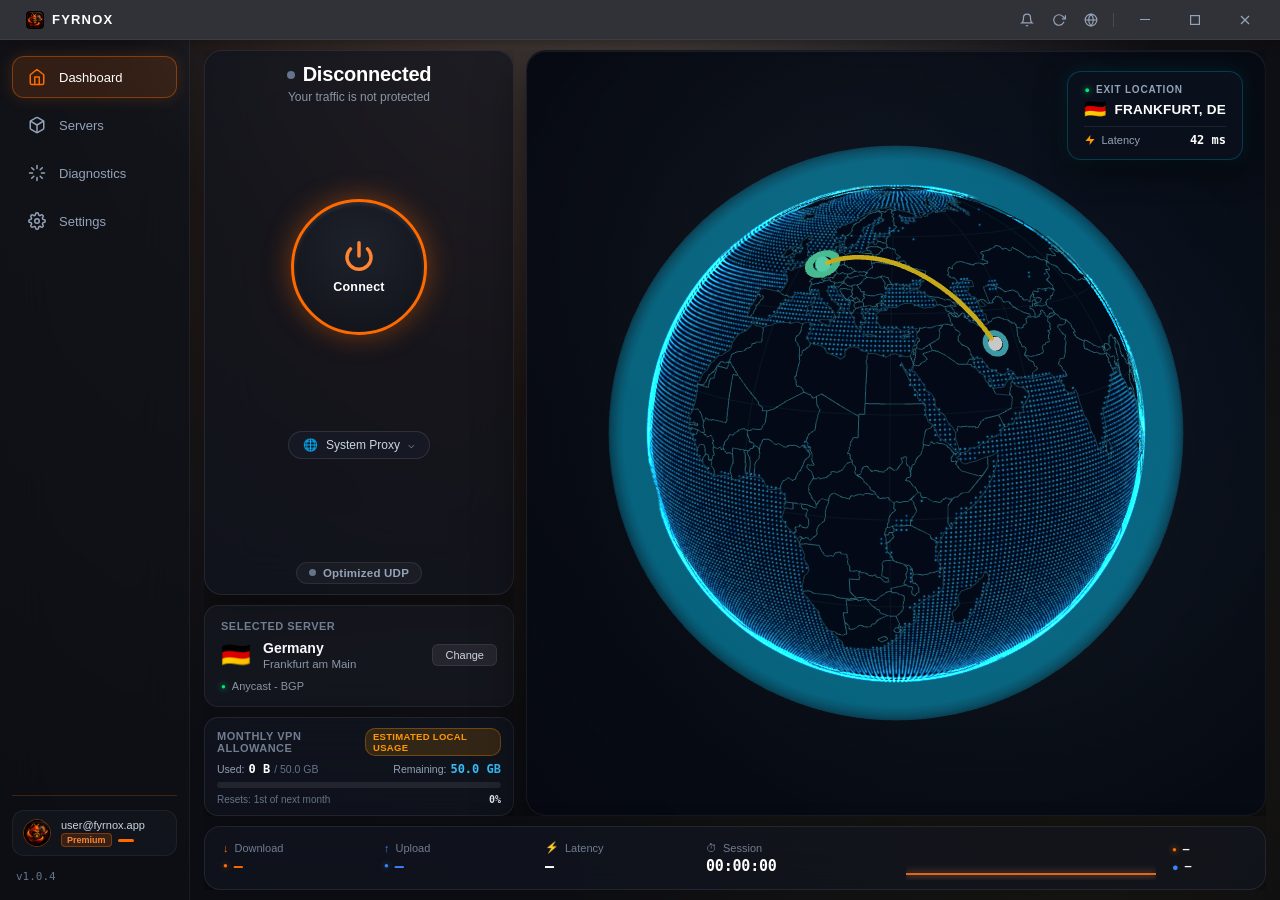
==== cmd/fyrnox/web/index.html @ e455e266 "feat: implement live telemetry bar, instant disconnect, restored window drag, kill switch and auto-r" ====
<!DOCTYPE html>
<html lang="en" data-theme="dark">
<head>
  <meta charset="UTF-8">
  <meta name="viewport" content="width=device-width, initial-scale=1.0">
  <title>FYRNOX — Premium Desktop VPN</title>
  <link rel="stylesheet" href="style.css">
  <link rel="icon" type="image/x-icon" href="favicon.ico">
  <link rel="icon" type="image/png" sizes="64x64" href="favicon.png">
</head>
<body>
  <!-- CUSTOM LIQUID GLASS WINDOW TITLE BAR (Win32 Frameless) -->
  <header class="liquid-titlebar" id="app-titlebar">
    <div class="titlebar-drag-region" id="titlebar-drag-region" onmousedown="windowDrag(event)" ondblclick="toggleWindowMaximize()">
      <div class="titlebar-brand">
        <img src="favicon.png" alt="FYRNOX" class="titlebar-icon">
        <span class="titlebar-title">FYRNOX</span>
      </div>
    </div>
    
    <div class="titlebar-controls">
      <button class="titlebar-utility-btn" id="btn-notifications" onclick="showNotificationPanel()" title="Notifications">
        <svg width="14" height="14" viewBox="0 0 24 24" fill="none" stroke="currentColor" stroke-width="2"><path d="M18 8A6 6 0 0 0 6 8c0 7-3 9-3 9h18s-3-2-3-9"/><path d="M13.73 21a2 2 0 0 1-3.46 0"/></svg>
      </button>
      <button class="titlebar-utility-btn" id="btn-refresh-status" onclick="fetchStatus()" title="Refresh Status">
        <svg width="14" height="14" viewBox="0 0 24 24" fill="none" stroke="currentColor" stroke-width="2"><polyline points="23 4 23 10 17 10"/><path d="M20.49 15a9 9 0 1 1-2.12-9.36L23 10"/></svg>
      </button>
      <button class="titlebar-utility-btn" id="btn-toggle-lang" onclick="toggleLanguage()" title="Toggle Language (EN / FA)">
        <svg width="14" height="14" viewBox="0 0 24 24" fill="none" stroke="currentColor" stroke-width="2"><circle cx="12" cy="12" r="10"/><line x1="2" y1="12" x2="22" y2="12"/><path d="M12 2a15.3 15.3 0 0 1 4 10 15.3 15.3 0 0 1-4 10 15.3 15.3 0 0 1-4-10 15.3 15.3 0 0 1 4-10z"/></svg>
      </button>
      <div class="titlebar-divider-vert"></div>
      <button class="titlebar-btn btn-min" id="btn-win-min" onclick="windowMinimize()" title="Minimize">
        <svg width="10" height="1" viewBox="0 0 10 1"><rect width="10" height="1" fill="currentColor"/></svg>
      </button>
      <button class="titlebar-btn btn-max" id="btn-win-max" onclick="windowMaximize()" title="Maximize / Restore">
        <svg width="10" height="10" viewBox="0 0 10 10" fill="none" stroke="currentColor" stroke-width="1.2"><rect x="0.6" y="0.6" width="8.8" height="8.8"/></svg>
      </button>
      <button class="titlebar-btn btn-close" id="btn-win-close" onclick="windowClose()" title="Close">
        <svg width="10" height="10" viewBox="0 0 10 10" stroke="currentColor" stroke-width="1.2"><line x1="1" y1="1" x2="9" y2="9"/><line x1="9" y1="1" x2="1" y2="9"/></svg>
      </button>
    </div>
  </header>

  <div class="app-shell">
    
    <!-- LEFT NAVIGATION RAIL -->
    <aside class="app-sidebar">
      <div class="sidebar-top">
        <nav class="sidebar-nav">
          <button class="nav-item active" data-tab="dashboard" onclick="switchNav('dashboard')">
            <span class="nav-icon">
              <svg viewBox="0 0 24 24" width="18" height="18" fill="none" stroke="currentColor" stroke-width="2" stroke-linecap="round" stroke-linejoin="round">
                <path d="M3 9l9-7 9 7v11a2 2 0 0 1-2 2H5a2 2 0 0 1-2-2z"></path>
                <polyline points="9 22 9 12 15 12 15 22"></polyline>
              </svg>
            </span>
            <span class="nav-label" data-i18n="nav_dashboard">Home</span>
          </button>

          <button class="nav-item" data-tab="servers" onclick="switchNav('servers')">
            <span class="nav-icon">
              <svg viewBox="0 0 24 24" width="18" height="18" fill="none" stroke="currentColor" stroke-width="2" stroke-linecap="round" stroke-linejoin="round">
                <path d="M21 16V8a2 2 0 0 0-1-1.73l-7-4a2 2 0 0 0-2 0l-7 4A2 2 0 0 0 3 8v8a2 2 0 0 0 1 1.73l7 4a2 2 0 0 0 2 0l7-4A2 2 0 0 0 21 16z"></path>
                <polyline points="3.27 6.96 12 12.01 20.73 6.96"></polyline>
                <line x1="12" y1="22.08" x2="12" y2="12"></line>
              </svg>
            </span>
            <span class="nav-label" data-i18n="nav_locations">Servers</span>
          </button>

          <button class="nav-item" data-tab="diagnostics" onclick="switchNav('diagnostics')">
            <span class="nav-icon">
              <svg viewBox="0 0 24 24" width="18" height="18" fill="none" stroke="currentColor" stroke-width="2" stroke-linecap="round" stroke-linejoin="round">
                <path d="M12 2v4M12 18v4M4.93 4.93l2.83 2.83M16.24 16.24l2.83 2.83M2 12h4M18 12h4M4.93 19.07l2.83-2.83M16.24 7.76l2.83-2.83"></path>
              </svg>
            </span>
            <span class="nav-label" data-i18n="nav_diagnostics">Diagnostics</span>
          </button>

          <button class="nav-item" data-tab="settings" onclick="switchNav('settings')">
            <span class="nav-icon">
              <svg viewBox="0 0 24 24" width="18" height="18" fill="none" stroke="currentColor" stroke-width="2" stroke-linecap="round" stroke-linejoin="round">
                <circle cx="12" cy="12" r="3"></circle>
                <path d="M19.4 15a1.65 1.65 0 0 0 .33 1.82l.06.06a2 2 0 0 1 0 2.83 2 2 0 0 1-2.83 0l-.06-.06a1.65 1.65 0 0 0-1.82-.33 1.65 1.65 0 0 0-1 1.51V21a2 2 0 0 1-2 2 2 2 0 0 1-2-2v-.09A1.65 1.65 0 0 0 9 19.4a1.65 1.65 0 0 0-1.82.33l-.06.06a2 2 0 0 1-2.83 0 2 2 0 0 1 0-2.83l.06-.06a1.65 1.65 0 0 0 .33-1.82 1.65 1.65 0 0 0-1.51-1H3a2 2 0 0 1-2-2 2 2 0 0 1 2-2h.09A1.65 1.65 0 0 0 4.6 9a1.65 1.65 0 0 0-.33-1.82l-.06-.06a2 2 0 0 1 0-2.83 2 2 0 0 1 2.83 0l.06.06a1.65 1.65 0 0 0 1.82.33H9a1.65 1.65 0 0 0 1-1.51V3a2 2 0 0 1 2-2 2 2 0 0 1 2 2v.09a1.65 1.65 0 0 0 1 1.51 1.65 1.65 0 0 0 1.82-.33l.06-.06a2 2 0 0 1 2.83 0 2 2 0 0 1 0 2.83l-.06.06a1.65 1.65 0 0 0-.33 1.82V9a1.65 1.65 0 0 0 1.51 1H21a2 2 0 0 1 2 2 2 2 0 0 1-2 2h-.09a1.65 1.65 0 0 0-1.51 1z"></path>
              </svg>
            </span>
            <span class="nav-label" data-i18n="nav_settings">Settings</span>
          </button>
        </nav>
      </div>

      <div class="sidebar-bottom">
        <div class="account-card" onclick="handleAuthClick()" title="Account & Subscription">
          <div class="account-avatar-wrap">
            <img src="favicon.png" alt="User Avatar" class="account-avatar-img">
          </div>
          <div class="account-info">
            <span class="account-name" id="sidebar-user-name">user@fyrnox.app</span>
            <div class="account-badge-row">
              <span class="account-badge-pill" id="sidebar-user-badge">Premium</span>
              <div class="account-badge-bar"></div>
            </div>
          </div>
        </div>

        <div class="sidebar-version-row">
          <span class="sidebar-version-text">v1.0.4</span>
        </div>
      </div>
    </aside>

    <!-- RIGHT MAIN CONTENT WORKSPACE -->
    <div class="app-content-wrapper">
      
      <!-- TOP STATUS HEADER -->
      <header class="app-topbar">
        <div class="topbar-left">
          <h1 class="page-title" id="page-title">Network Dashboard</h1>
          <div class="route-pill" id="topbar-route-pill">
            <span id="topbar-origin-country">Detecting...</span>
            <span class="route-arrow">➔</span>
            <span id="topbar-target-country">United States</span>
          </div>
        </div>

        <div class="topbar-right">
          <!-- Gaming Mode Quick Badge -->
          <div class="gaming-badge-pill" id="topbar-gaming-pill" onclick="toggleGamingMode()" title="Toggle Low-Latency Gaming Accelerator">
            <span class="gaming-icon">⚡</span>
            <span id="topbar-gaming-text" data-i18n="gaming_mode_btn">Gaming Off</span>
          </div>

          <!-- Floating HUD Mini Monitor Toggle -->
          <button class="mini-hud-toggle-btn" id="btn-toggle-hud" onclick="toggleFloatingHUD()" title="Toggle Compact Desktop Floating HUD">
            <svg width="15" height="15" viewBox="0 0 24 24" fill="none" stroke="currentColor" stroke-width="2">
              <rect x="2" y="4" width="20" height="16" rx="4" />
              <path d="M8 12h8" />
            </svg>
          </button>

          <!-- Connection Status Pill -->
          <div class="status-indicator-pill disconnected" id="topbar-status-pill">
            <span class="status-indicator-dot"></span>
            <span id="topbar-status-text">DISCONNECTED</span>
          </div>

          <!-- Mode Badge -->
          <div class="mode-badge-pill" id="topbar-mode-badge" onclick="switchNav('settings')" title="Routing mode">
            <span id="topbar-mode-text">Proxy Mode</span>
          </div>
        </div>
      </header>

      <!-- DYNAMIC CONTENT VIEW PANE -->
      <main class="app-view-container">

        <!-- ============================================================== -->
        <!-- VIEW 1: DASHBOARD (MODERN GLASS / PREMIUM HYBRID LAYOUT) -->
        <!-- ============================================================== -->
        <section id="view-dashboard" class="view-panel active">
          
          <!-- Connection Warning Banner (if error occurred) -->
          <div id="dash-error-banner" class="dash-error-callout" style="display: none;">
            <div class="error-callout-icon">⚠️</div>
            <div class="error-callout-body">
              <strong id="dash-error-title" data-i18n="dash_error_title">Connection Warning</strong>
              <span id="dash-error-msg" data-i18n="dash_error_msg">Failed to establish secure tunnel.</span>
            </div>
            <button class="error-dismiss-btn" onclick="dismissError()">✕</button>
          </div>

          <!-- Main Modern Glass Dashboard Container matching Reference Image -->
          <div class="modern-dashboard-frame">
            
            <!-- TOP WORKSPACE: Left Controls + Right 3D Interactive Earth -->
            <div class="dash-hero-grid">
              
              <!-- LEFT COLUMN: Hero Connect Card & Selected Server Card -->
              <div class="dash-left-column">
                
                <!-- CARD 1: Hero Connect Card -->
                <div class="reference-card hero-connect-card">
                  
                  <div class="connection-status-header">
                    <div class="status-title-row">
                      <span class="status-indicator-dot" id="dash-status-dot"></span>
                      <h2 class="status-title-text" id="hero-status-title">Disconnected</h2>
                    </div>
                    <p class="status-subtitle-text" id="hero-status-sub">Your traffic is not protected</p>
                    <span id="hero-status-label" style="display: none;">DISCONNECTED</span>
                  </div>

                  <!-- Circular Connect Button with Glowing Neon Ring -->
                  <div class="circular-connect-wrap">
                    <button type="button" class="circular-connect-btn disconnected" id="hero-connect-btn" onclick="toggleConnect()" title="Click to Connect or Disconnect">
                      <div class="connect-ring-pulse"></div>
                      <div class="connect-inner-content">
                        <div class="connect-power-icon">
                          <svg id="hero-shield-svg" viewBox="0 0 24 24" width="38" height="38" fill="none" stroke="currentColor" stroke-width="2.6" stroke-linecap="round" stroke-linejoin="round">
                            <path d="M12 2v10M18.36 6.64A9 9 0 1 1 5.64 6.64" />
                            <polyline points="9 12 11 14 15 10" id="shield-check-path" style="display: none;" />
                          </svg>
                          <div id="hero-spinner" class="hero-loading-spinner" style="display: none;"></div>
                        </div>
                        <span class="connect-btn-text" id="hero-action-label">Connect</span>
                      </div>
                    </button>
                  </div>

                  <!-- Mode Dropdown Pill: System Proxy (Default) vs Wintun TUN -->
                  <div class="mode-dropdown-wrap" id="mode-dropdown-wrap">
                    <button type="button" class="mode-pill-btn" id="mode-dropdown-trigger" onclick="toggleModeDropdown(event)" aria-haspopup="menu" aria-expanded="false" title="Select Routing Engine">
                      <span class="mode-pill-icon" id="mode-pill-icon">🌐</span>
                      <span class="mode-pill-label" id="mode-pill-label">System Proxy</span>
                      <span class="mode-pill-chevron">⌵</span>
                    </button>
                  </div>

                  <!-- Protocol Transport Fallback Pill -->
                  <div class="transport-fallback-row" id="transport-fallback-row">
                    <div class="transport-fallback-pill" id="dash-fallback-pill" title="Active Transport Protocol">
                      <span class="fallback-dot" id="dash-fallback-dot"></span>
                      <span class="fallback-label" id="dash-fallback-label">Optimized UDP</span>
                    </div>
                  </div>

                  <!-- Smart Game QoS Ping Shield Badge -->
                  <div class="game-qos-badge" id="dash-game-qos-badge" style="display: none;">
                    <span class="game-qos-icon">🎮</span>
                    <span class="game-qos-text" id="dash-game-qos-text">Game Detected (QoS Active)</span>
                  </div>

                </div>

                <!-- CARD 2: Selected Server Card -->
                <div class="reference-card selected-server-card">
                  <div class="card-caption">Selected Server</div>
                  <div class="server-info-row">
                    <div class="server-flag" id="dash-target-flag">🇩🇪</div>
                    <div class="server-text-wrap">
                      <div class="server-name" id="dash-target-name">Germany</div>
                      <div class="server-city" id="dash-target-city">Frankfurt am Main</div>
                      <div class="server-tag" id="dash-target-sub" style="display: none;">Anycast - BGP</div>
                    </div>
                    <button type="button" class="card-action-btn" onclick="switchNav('servers')">Change</button>
                  </div>
                  <div class="server-routing-row">
                    <span class="routing-dot">●</span>
                    <span class="routing-label" id="dash-routing-label">Anycast - BGP</span>
                  </div>
                </div>

                <!-- CARD 3: Monthly 50 GB Allowance Card -->
                <div class="reference-card monthly-quota-card" id="home-quota-card">
                  <div class="quota-card-header">
                    <span class="card-caption" data-i18n="quota_card_title">Monthly VPN Allowance</span>
                    <span class="quota-source-badge estimated" id="quota-source-badge">Estimated local usage</span>
                  </div>
                  <div class="quota-metrics-row">
                    <div class="quota-used-col">
                      <span class="quota-label" data-i18n="quota_used_lbl">Used:</span>
                      <span class="quota-val font-mono" id="quota-used-val">0 B</span>
                      <span class="quota-max-lbl" id="quota-max-val">/ 50.0 GB</span>
                    </div>
                    <div class="quota-rem-col">
                      <span class="quota-label" data-i18n="quota_rem_lbl">Remaining:</span>
                      <span class="quota-rem-val font-mono" id="quota-rem-val">50.0 GB</span>
                    </div>
                  </div>
                  <div class="quota-progress-track">
                    <div class="quota-progress-fill" id="quota-progress-fill" style="width: 0%;"></div>
                  </div>
                  <div class="quota-footer-row">
                    <span class="quota-reset-text" id="quota-reset-text">Resets: 1st of next month</span>
                    <span class="quota-pct-text font-mono" id="quota-pct-val">0%</span>
                  </div>
                </div>

              </div>

              <!-- RIGHT COLUMN: 3D Interactive Earth Hero -->
              <div class="dash-right-column">
                <div class="globe-hero-panel" id="globe-hero-panel">
                  <div id="globe-3d-wrap" class="globe-3d-wrap">
                    <!-- Three.js Canvas injected dynamically here -->
                    
                    <!-- Floating Glass Exit Location Badge matching Reference Image -->
                    <div class="globe-floating-badge" id="globe-exit-badge">
                      <div class="badge-status-row">
                        <span class="badge-status-dot">●</span>
                        <span class="badge-status-title">EXIT LOCATION</span>
                      </div>
                      <div class="badge-location-row">
                        <span class="badge-country-flag" id="badge-flag">🇩🇪</span>
                        <span class="badge-city-text" id="badge-city">FRANKFURT, DE</span>
                      </div>
                      <div class="badge-metric-row">
                        <span class="badge-metric-label">
                          <svg class="badge-bolt-icon" width="12" height="12" viewBox="0 0 24 24" fill="currentColor">
                            <path d="M13 2L3 14h9l-1 8 10-12h-9l1-8z" />
                          </svg>
                          Latency
                        </span>
                        <span class="badge-metric-val font-mono" id="badge-latency">42 ms</span>
                      </div>
                    </div>
                  </div>
                </div>
              </div>

            </div>

            <!-- BOTTOM SPANNING ROW: Live Network Statistics & Throughput Waveform -->
            <div class="home-bottom-traffic-bar">
              <!-- Metric 1: Download Speed (Orange #FF6A00) -->
              <div class="bottom-metric-item">
                <div class="bottom-metric-header">
                  <span class="metric-arrow down-arrow">↓</span>
                  <span class="metric-title" data-i18n="traffic_download">Download</span>
                </div>
                <div class="bottom-metric-value-row">
                  <span class="metric-status-dot orange">●</span>
                  <span class="metric-val font-mono down-val" id="bottom-down-speed">—</span>
                </div>
              </div>

              <!-- Metric 2: Upload Speed (Blue #3B82F6) -->
              <div class="bottom-metric-item">
                <div class="bottom-metric-header">
                  <span class="metric-arrow up-arrow">↑</span>
                  <span class="metric-title" data-i18n="traffic_upload">Upload</span>
                </div>
                <div class="bottom-metric-value-row">
                  <span class="metric-status-dot blue">●</span>
                  <span class="metric-val font-mono up-val" id="bottom-up-speed">—</span>
                </div>
              </div>

              <!-- Metric 3: Real Latency / Ping -->
              <div class="bottom-metric-item">
                <div class="bottom-metric-header">
                  <span class="metric-clock-icon">⚡</span>
                  <span class="metric-title" data-i18n="traffic_ping">Latency</span>
                </div>
                <div class="bottom-metric-value-row">
                  <span class="metric-val font-mono" id="bottom-ping-val">—</span>
                </div>
              </div>

              <!-- Metric 4: Session Duration -->
              <div class="bottom-metric-item">
                <div class="bottom-metric-header">
                  <span class="metric-clock-icon">⏱</span>
                  <span class="metric-title" data-i18n="traffic_session">Session</span>
                </div>
                <div class="bottom-metric-value-row">
                  <span class="metric-val font-mono" id="bottom-session-duration">—</span>
                </div>
              </div>

              <!-- Real-Time Dual-Series Spline Canvas & Legend -->
              <div class="bottom-graph-wrapper">
                <canvas id="traffic-curve-canvas" class="traffic-curve-canvas"></canvas>
                <div class="bottom-graph-legend">
                  <div class="legend-row">
                    <span class="legend-dot orange">●</span>
                    <span class="legend-text font-mono" id="graph-legend-down">—</span>
                  </div>
                  <div class="legend-row">
                    <span class="legend-dot blue">●</span>
                    <span class="legend-text font-mono" id="graph-legend-up">—</span>
                  </div>
                </div>
              </div>
            </div>

          </div>

          <!-- Hidden legacy containers for background telemetry & compatibility -->
          <div style="display: none;" aria-hidden="true">
            <span id="stat-download-val">0 B/s</span>
            <span id="stat-upload-val">0 B/s</span>
            <span id="stat-session-val">00:00:00</span>
            <span id="net-exit-ip">—</span>
            <span id="net-location">—</span>
            <span id="net-latency">—</span>
            <div id="dash-ping-card" onclick="interactivePingTest()"></div>
            <span id="telem-ping-badge"></span>
            <span id="telem-ping-value">-- ms</span>
            <span id="telem-duration-value">00:00:00</span>
            <span id="telem-traffic-value">↓ 0 B / ↑ 0 B</span>
            <span id="telem-quota-value">50.0 GB</span>
            <span id="telem-quota-badge">100% Left</span>
            <span id="egress-public-ip">--</span>
            <span id="egress-observed-country">--</span>
            <span id="egress-target-country">--</span>
            <span id="dash-mode-tag">Web & App Proxy</span>
            <div id="recommended-servers-list"></div>
            <button id="btn-ping-all-servers" onclick="pingAllServersInteractive()"></button>
          </div>
          
<!-- Gaming Mode Live Telemetry Card (When active) -->
          <div id="dash-gaming-card" class="gaming-telemetry-hud" style="display: none;">
            <div class="gaming-hud-left">
              <div class="gaming-pulse-indicator"><span class="gaming-pulse-dot"></span></div>
              <div class="gaming-hud-titles">
                <div class="gaming-hud-title">
                  <span data-i18n="gaming_active">⚡ Gaming Mode Active</span>
                  <span class="gaming-mtu-badge">MTU 1420</span>
                </div>
                <div class="gaming-hud-sub" data-i18n="gaming_sub_info">Zero-MUX Direct UDP • Anti-Fragmentation • Low Variance</div>
              </div>
            </div>
            <div class="gaming-hud-metrics">
              <div class="gaming-metric-box">
                <span class="gm-label" data-i18n="gaming_jitter">Jitter</span>
                <span class="gm-val font-mono" id="gaming-jitter-val">-- ms</span>
              </div>
              <div class="gaming-metric-box">
                <span class="gm-label" data-i18n="gaming_loss">Packet Loss</span>
                <span class="gm-val font-mono" id="gaming-loss-val">0.0%</span>
              </div>
              <button type="button" class="gaming-hud-toggle-btn" onclick="toggleGamingMode()" data-i18n="btn_disable">Turn Off</button>
            </div>
          </div>

        </section>

        <!-- ============================================================== -->
        <!-- VIEW 2: SERVERS (LIST-FIRST HIGH-DENSITY BROWSER) -->
        <!-- ============================================================== -->
        <section id="view-servers" class="view-panel">
          
          <div class="servers-controls-bar">
            
            <div class="servers-search-box">
              <span class="search-glass-icon">🔍</span>
              <input type="text" id="server-search-input" class="search-text-field" placeholder="Search by country, city, POP code (e.g. MUC, FRA, LON), or hostname..." data-i18n-placeholder="search_placeholder" oninput="filterServers(this.value)">
              <button class="clear-search-btn" id="btn-clear-search" onclick="clearSearch()" style="display: none;">✕</button>
            </div>

            <div class="servers-filter-chips">
              <button type="button" class="filter-chip active" id="chip-all" onclick="setLocFilter('all')" data-i18n="filter_all">All</button>
              <button type="button" class="filter-chip" id="chip-pop" onclick="setLocFilter('pop')" data-i18n="filter_pop">Dedicated POPs</button>
              <button type="button" class="filter-chip" id="chip-anycast" onclick="setLocFilter('anycast')" data-i18n="filter_anycast">Anycast Edge</button>
              <button type="button" class="filter-chip" id="chip-europe" onclick="setLocFilter('europe')" data-i18n="filter_europe">Europe</button>
              <button type="button" class="filter-chip" id="chip-americas" onclick="setLocFilter('americas')" data-i18n="filter_americas">Americas</button>
              <button type="button" class="filter-chip" id="chip-asia" onclick="setLocFilter('asia')" data-i18n="filter_asia">Asia & Pacific</button>
            </div>

            <button class="ping-all-servers-btn" id="btn-ping-all" onclick="pingAllServers()">
              <span class="bolt">⚡</span>
              <span id="btn-ping-all-label" data-i18n="btn_ping_all">Ping All Servers</span>
            </button>

          </div>

          <!-- Liquid Glass Ping Progress Panel -->
          <div id="ping-progress-panel" class="ping-progress-panel" style="display: none;">
            <div class="ping-progress-header">
              <div class="ping-progress-status-box">
                <span class="ping-scanner-dot"></span>
                <span class="ping-progress-title" id="ping-progress-status-text" data-i18n="ping_measuring">Measuring Global POP Latencies...</span>
              </div>
              <div class="ping-progress-right">
                <span class="ping-progress-count" id="ping-progress-count">0 / 35 Verified</span>
                <button type="button" class="ping-cancel-btn" onclick="cancelPingAll()" data-i18n="btn_cancel">Cancel</button>
              </div>
            </div>
            <div class="ping-progress-bar-track">
              <div class="ping-progress-bar-fill" id="ping-progress-bar-fill"></div>
            </div>
          </div>

          <!-- Pinned Recommended Server Section -->
          <div id="servers-recommended-card" class="servers-recommended-pinned"></div>

          <!-- Server List Header -->
          <div class="server-table-header">
            <span class="col-location" data-i18n="col_location">Location & Server</span>
            <span class="col-type" data-i18n="col_arch">Network Architecture</span>
            <span class="col-latency" data-i18n="col_ping">Round-Trip Ping</span>
            <span class="col-action" data-i18n="col_action">Action</span>
          </div>

          <!-- Server Items Container -->
          <div class="server-rows-container" id="server-list-container">
            <!-- Dynamically populated via app.js -->
          </div>

        </section>

        <!-- ============================================================== -->
        <!-- VIEW: SPLIT TUNNEL (PER-APP PROCESS ROUTING) -->
        <!-- ============================================================== -->
        <section id="view-split-tunnel" class="view-panel">
          
          <!-- Top Control Header for Split Tunnel -->
          <div class="split-controls-card">
            
            <div class="split-header-row">
              <div class="split-title-group">
                <h3 class="split-card-title" data-i18n="page_split_tunnel">App Split Tunneling</h3>
                <p class="split-card-sub" data-i18n="split_desc">Route or bypass traffic for specific desktop applications and binaries.</p>
              </div>
              <div class="split-enable-switch">
                <span class="split-status-text" id="split-status-label">Enabled</span>
                <label class="switch-toggle">
                  <input type="checkbox" id="split-master-toggle" onchange="toggleSplitTunnel(this.checked)">
                  <span class="switch-slider"></span>
                </label>
              </div>
            </div>

            <!-- Mode Selector: Bypass vs Proxy Only -->
            <div class="split-mode-selector-row">
              <span class="split-mode-caption" data-i18n="split_mode_label">Tunnel Behavior:</span>
              <div class="split-mode-buttons">
                <button type="button" class="split-mode-btn active" id="btn-split-bypass" onclick="setSplitMode('bypass')">
                  <span class="s-icon">🚫</span>
                  <span class="s-label" data-i18n="split_mode_bypass">Bypass Selected Apps (Direct)</span>
                </button>
                <button type="button" class="split-mode-btn" id="btn-split-proxy" onclick="setSplitMode('proxy_only')">
                  <span class="s-icon">🛡️</span>
                  <span class="s-label" data-i18n="split_mode_proxy">Tunnel Selected Apps Only (Proxy)</span>
                </button>
              </div>
            </div>

            <!-- Preset Filters Bar -->
            <div class="split-presets-row">
              <span class="split-presets-caption" data-i18n="split_presets_caption">Quick Presets:</span>
              <div class="split-preset-chips">
                <button type="button" class="split-preset-chip" onclick="applySplitPreset('browsers')">
                  🌐 <span data-i18n="split_preset_browsers">Browsers</span>
                </button>
                <button type="button" class="split-preset-chip" onclick="applySplitPreset('messaging')">
                  💬 <span data-i18n="split_preset_messaging">Telegram & Chat</span>
                </button>
                <button type="button" class="split-preset-chip" onclick="applySplitPreset('gaming')">
                  🎮 <span data-i18n="split_preset_games">Game Launchers</span>
                </button>
                <button type="button" class="split-preset-chip clear" onclick="clearSplitApps()">
                  🗑️ <span data-i18n="split_btn_clear">Clear All</span>
                </button>
              </div>
            </div>

            <!-- Add App & Search Row -->
            <div class="split-search-action-row">
              <div class="split-search-input-wrap">
                <span class="search-glass-icon">🔍</span>
                <input type="text" id="split-search-input" class="search-text-field" placeholder="Search running or installed apps..." data-i18n-placeholder="split_search_placeholder" oninput="filterProcessList(this.value)">
              </div>
              <div class="split-custom-add-wrap">
                <input type="text" id="split-custom-exe-input" class="settings-text-input" placeholder="e.g. C:\Games\game.exe" style="width: 220px;">
                <button type="button" class="split-action-btn primary" onclick="addCustomSplitApp()" data-i18n="split_btn_add">+ Add Binary</button>
                <button type="button" class="split-action-btn secondary" onclick="refreshProcessList()" title="Refresh Running Processes">↻</button>
              </div>
            </div>

          </div>

          <!-- Apps Grid & Selection Container -->
          <div class="split-list-section">
            
            <!-- Configured Apps Card -->
            <div class="split-section-card">
              <div class="split-section-header">
                <span class="sec-title" data-i18n="split_active_rules">Configured Routing Rules</span>
                <span class="sec-count" id="split-configured-count">0 Apps</span>
              </div>
              <div class="split-configured-chips" id="split-configured-container">
                <!-- Dynamically populated chips -->
                <div class="split-empty-msg" id="split-empty-msg" data-i18n="split_no_apps">No applications configured for split tunneling.</div>
              </div>
            </div>

            <!-- Active Running / Detected Apps Table -->
            <div class="split-section-card">
              <div class="split-section-header">
                <span class="sec-title" data-i18n="split_running_processes">Detected System Applications & Processes</span>
                <span class="sec-count" id="split-detected-count">Loading...</span>
              </div>
              
              <div class="split-processes-table-header">
                <span class="col-app-name" data-i18n="split_table_name">Application</span>
                <span class="col-app-path" data-i18n="split_table_path">Process Binary</span>
                <span class="col-app-status" data-i18n="split_table_status">Status</span>
                <span class="col-app-action" data-i18n="split_table_action">Rule</span>
              </div>

              <div class="split-process-rows-container" id="split-process-rows">
                <!-- Dynamically populated process rows -->
              </div>
            </div>

          </div>

        </section>

        <!-- ============================================================== -->
        <!-- VIEW 3: DIAGNOSTICS -->
        <!-- ============================================================== -->
        <section id="view-diagnostics" class="view-panel">
          
          <div class="diag-cards-grid">
            
            <div class="diag-component-card">
              <div class="diag-card-top">
                <span class="diag-service-name">SOCKS5 Proxy (127.0.0.1:20808)</span>
                <span class="diag-status-badge pass" id="diag-socks-status">LISTENING</span>
              </div>
              <p class="diag-service-desc" data-i18n="diag_socks_desc">Local SOCKS5 proxy engine forwarding TCP connections into Fastly MASQUE tunnel.</p>
            </div>

            <div class="diag-component-card">
              <div class="diag-card-top">
                <span class="diag-service-name">HTTP Connect Proxy (127.0.0.1:20809)</span>
                <span class="diag-status-badge pass" id="diag-http-status">LISTENING</span>
              </div>
              <p class="diag-service-desc" data-i18n="diag_http_desc">WinINet-compatible HTTP CONNECT proxy bridge for Windows system proxy routing.</p>
            </div>

            <div class="diag-component-card">
              <div class="diag-card-top">
                <span class="diag-service-name" data-i18n="diag_tun_name">Wintun Layer-3 Virtual Adapter</span>
                <span class="diag-status-badge standby" id="diag-tun-status">STANDBY</span>
              </div>
              <p class="diag-service-desc" data-i18n="diag_tun_desc">Kernel-level virtual network adapter (Wintun) capturing and routing 100% of all IP packets.</p>
            </div>

            <div class="diag-component-card">
              <div class="diag-card-top">
                <span class="diag-service-name" data-i18n="diag_tls_name">TLS Anti-DPI Fragmentation</span>
                <span class="diag-status-badge pass" id="diag-tls-status">ACTIVE</span>
              </div>
              <p class="diag-service-desc" data-i18n="diag_tls_desc">ClientHello TCP fragmentation actively bypasses SNI inspection and deep packet inspection.</p>
            </div>

            <div class="diag-component-card">
              <div class="diag-card-top">
                <span class="diag-service-name" data-i18n="diag_dns_name">DNS Leak & Hijack Protection</span>
                <span class="diag-status-badge pass" id="diag-dns-status">PROTECTED</span>
              </div>
              <p class="diag-service-desc" data-i18n="diag_dns_desc">Routes DNS requests directly through secure resolvers (1.1.1.1 & 8.8.8.8) to prevent ISP hijacking.</p>
            </div>

            <div class="diag-component-card">
              <div class="diag-card-top">
                <span class="diag-service-name" data-i18n="diag_uac_name">Windows Elevation (UAC)</span>
                <span class="diag-status-badge neutral" id="diag-admin-status">STANDARD USER</span>
              </div>
              <p class="diag-service-desc" data-i18n="diag_uac_desc">Process privilege level. Required for Wintun Layer-3 routing table modifications.</p>
            </div>

          </div>

          <!-- In-App Sanctions & Service Access Matrix Card -->
          <div class="service-matrix-card" id="service-matrix-card">
            <div class="service-matrix-header">
              <div class="service-matrix-title-wrap">
                <h3 class="service-matrix-title" data-i18n="diag_matrix_title">In-App Sanctions & Service Access Matrix</h3>
                <p class="service-matrix-sub" data-i18n="diag_matrix_sub">Real-time probe of geo-restricted and sanctioned platforms routed through the active tunnel</p>
              </div>
              <div class="service-matrix-actions">
                <span class="service-matrix-time" id="matrix-last-updated">Last check: --:--:--</span>
                <button type="button" class="matrix-check-btn" id="btn-matrix-check" onclick="refreshServiceMatrix()">
                  <span class="matrix-btn-icon">⚡</span>
                  <span data-i18n="diag_matrix_check_btn">Run Matrix Check</span>
                </button>
              </div>
            </div>
            <div class="service-matrix-grid" id="service-matrix-grid">
              <!-- Dynamically populated items -->
            </div>
          </div>

          <!-- Live System Console Logs Box -->
          <div class="logs-console-section">
            <div class="logs-console-header">
              <div class="logs-header-left">
                <span class="logs-title" data-i18n="lbl_live_logs">Live System Logs</span>
                <span class="logs-count" id="logs-line-count">0 lines</span>
              </div>
              <div class="logs-header-actions">
                <button class="log-action-btn" onclick="copyLogs()" data-i18n="btn_copy_logs">📋 Copy Logs</button>
                <button class="log-action-btn" onclick="clearLogs()" data-i18n="btn_clear_logs">🗑️ Clear</button>
              </div>
            </div>
            <div class="logs-terminal-viewport" id="diag-logs-console"></div>
          </div>

        </section>

        <!-- ============================================================== -->
        <!-- VIEW 4: SETTINGS -->
        <!-- ============================================================== -->
        <section id="view-settings" class="view-panel">
          
          <div class="settings-sections-wrap">
            
            <!-- LAN Proxy Sharing & Console Hotspot Card -->
            <div class="settings-group-card lan-sharing-group-card">
              <div class="settings-card-header-flex">
                <div>
                  <h3 class="settings-group-heading" data-i18n="set_heading_lan_share">LAN Proxy Sharing / Console Hotspot (Wi-Fi Sharing)</h3>
                  <p class="settings-group-desc" data-i18n="set_lan_share_sub">Binds mixed HTTP/SOCKS5 listener to 0.0.0.0 allowing PlayStation, Xbox, Switch, and phones on Wi-Fi to use VPN.</p>
                </div>
                <div class="settings-item-control">
                  <label class="switch-toggle">
                    <input type="checkbox" id="setting-lan-share" onchange="toggleLANShare(this.checked)">
                    <span class="switch-slider"></span>
                  </label>
                </div>
              </div>

              <div id="lan-share-details-panel" class="lan-share-details" style="display: none;">
                <div class="lan-share-columns">
                  <!-- QR Code Card -->
                  <div class="lan-qr-box">
                    <div id="lan-qrcode-container" class="lan-qrcode-render"></div>
                    <span class="lan-qr-caption" data-i18n="lan_scan_qr">Scan QR Code on mobile or enter proxy on console</span>
                  </div>

                  <!-- Details & Quick Copy -->
                  <div class="lan-info-col">
                    <div class="lan-badge-row">
                      <span class="lan-status-pill active" id="lan-active-badge">LAN Active</span>
                      <span class="lan-ip-text">IP: <strong id="lan-ip-val" class="font-mono">192.168.1.x</strong></span>
                    </div>

                    <div class="lan-endpoints-list">
                      <div class="lan-endpoint-row">
                        <div class="lan-ep-desc">
                          <span class="lan-ep-label">HTTP Proxy (Port 10809)</span>
                          <span class="lan-ep-url font-mono" id="lan-http-url">http://192.168.1.x:10809</span>
                        </div>
                        <button type="button" class="lan-copy-btn" onclick="copyLANEndpoint('http')">Copy HTTP</button>
                      </div>

                      <div class="lan-endpoint-row">
                        <div class="lan-ep-desc">
                          <span class="lan-ep-label">SOCKS5 Proxy (Port 10808)</span>
                          <span class="lan-ep-url font-mono" id="lan-socks-url">socks5://192.168.1.x:10808</span>
                        </div>
                        <button type="button" class="lan-copy-btn" onclick="copyLANEndpoint('socks')">Copy SOCKS5</button>
                      </div>
                    </div>

                    <!-- Console Setup Accordion -->
                    <div class="lan-console-accordion">
                      <div class="console-tab-header">
                        <button type="button" class="console-tab-btn active" onclick="switchConsoleTab('ps5')">PS5</button>
                        <button type="button" class="console-tab-btn" onclick="switchConsoleTab('xbox')">Xbox</button>
                        <button type="button" class="console-tab-btn" onclick="switchConsoleTab('switch')">Switch</button>
                      </div>
                      <div class="console-guide-body font-mono" id="console-guide-body">
                        Settings → Network → Set Up Internet Connection → Advanced Settings → Proxy: Use → Address: <span id="guide-ip">192.168.x.x</span>, Port: 10809
                      </div>
                    </div>
                  </div>
                </div>
              </div>
            </div>

            <!-- Global Emergency Panic Key & Stealth Mode Card -->
            <div class="settings-group-card panic-group-card">
              <div class="settings-card-header-flex">
                <div>
                  <h3 class="settings-group-heading" data-i18n="set_heading_panic">Global Emergency Panic Key & Stealth Mode</h3>
                  <p class="settings-group-desc" data-i18n="set_panic_sub">Press Ctrl + Alt + Shift + X anywhere to immediately sever VPN connections, flush DNS cache, hide window, and remove tray icon.</p>
                </div>
                <div class="settings-item-control">
                  <span class="panic-hotkey-badge font-mono">Ctrl + Alt + Shift + X</span>
                </div>
              </div>

              <div class="panic-action-row">
                <div class="panic-status-indicator">
                  <span class="panic-dot active">●</span>
                  <span class="panic-status-text">Win32 Hotkey Hook Active</span>
                </div>
                <button type="button" class="panic-test-btn" onclick="triggerPanicTest()" data-i18n="btn_test_panic">Test Panic Lockdown 🚨</button>
              </div>
            </div>

            <!-- Connection & Routing Protocols -->
            <div class="settings-group-card">
              <h3 class="settings-group-heading" data-i18n="set_heading_routing">Routing Modes & Tunnel Protocol</h3>

              <div class="settings-item-row">
                <div class="settings-item-desc">
                  <div class="settings-item-title" data-i18n="set_iran_bypass_title">Direct Routing for Iran Domestic Traffic (Zero-Config)</div>
                  <div class="settings-item-sub" data-i18n="set_iran_bypass_sub">Bypass domestic banking networks, Shetab gateways, and .ir domains directly without consuming VPN quota</div>
                </div>
                <div class="settings-item-control">
                  <label class="switch-toggle">
                    <input type="checkbox" id="setting-iran-bypass" checked onchange="saveSettings()">
                    <span class="switch-slider"></span>
                  </label>
                </div>
              </div>

              <div class="settings-item-row">
                <div class="settings-item-desc">
                  <div class="settings-item-title" data-i18n="set_gaming_title">Dedicated Low-Latency Gaming Accelerator</div>
                  <div class="settings-item-sub" data-i18n="set_gaming_sub">Prioritizes raw UDP packets, enforces MTU 1420 (no fragmentation), and eliminates head-of-line blocking</div>
                </div>
                <div class="settings-item-control">
                  <label class="switch-toggle">
                    <input type="checkbox" id="setting-gaming-mode" onchange="toggleGamingMode(this.checked)">
                    <span class="switch-slider"></span>
                  </label>
                </div>
              </div>

              <div class="settings-item-row">
                <div class="settings-item-desc">
                  <div class="settings-item-title" data-i18n="set_ip_proto_title">IP Protocol Preference</div>
                  <div class="settings-item-sub" data-i18n="set_ip_proto_sub">Select address family for VPN transport and leak protection. In System Proxy mode, apps not respecting proxy connect directly. In TUN mode, IPv4 Only prevents IPv6 leaks.</div>
                  <div class="ip-proto-diagnostics" id="ip-proto-diag">
                    <span class="diag-badge" id="diag-v4-badge">IPv4: Checking...</span>
                    <span class="diag-badge" id="diag-v6-badge">IPv6: Checking...</span>
                    <span class="diag-badge" id="diag-transport-badge" style="display: none;">Transport: Dual</span>
                  </div>
                </div>
                <div class="settings-item-control">
                  <select id="setting-ip-protocol" class="settings-select" onchange="saveSettings()">
                    <option value="dual" selected data-i18n="opt_proto_dual">IPv4 + IPv6 (Dual Stack)</option>
                    <option value="ipv4" data-i18n="opt_proto_ipv4">IPv4 Only</option>
                    <option value="ipv6" data-i18n="opt_proto_ipv6">IPv6 Only</option>
                  </select>
                </div>
              </div>

              <div class="settings-item-row">
                <div class="settings-item-desc">
                  <div class="settings-item-title" data-i18n="set_killswitch_title">Active Kill Switch (Leak Protection)</div>
                  <div class="settings-item-sub" data-i18n="set_killswitch_sub">Blocks all non-VPN internet traffic automatically if the VPN disconnects unexpectedly or reconnects, preventing IP and DNS leaks. Local LAN is preserved.</div>
                </div>
                <div class="settings-item-control">
                  <label class="switch-toggle">
                    <input type="checkbox" id="setting-kill-switch" onchange="saveSettings()">
                    <span class="switch-slider"></span>
                  </label>
                </div>
              </div>

              <div class="settings-item-row">
                <div class="settings-item-desc">
                  <div class="settings-item-title" data-i18n="set_autoreconnect_title">Intelligent Auto-Reconnect</div>
                  <div class="settings-item-sub" data-i18n="set_autoreconnect_sub">Automatically re-establishes the VPN tunnel with exponential backoff if the network drops, sleep-wake occurs, or edge connection stalls.</div>
                </div>
                <div class="settings-item-control">
                  <label class="switch-toggle">
                    <input type="checkbox" id="setting-auto-reconnect" checked onchange="saveSettings()">
                    <span class="switch-slider"></span>
                  </label>
                </div>
              </div>

              <div class="settings-item-row">
                <div class="settings-item-desc">
                  <div class="settings-item-title" data-i18n="set_tun_title">Wintun Layer-3 TUN Mode</div>
                  <div class="settings-item-sub" data-i18n="set_tun_sub">Route 100% of all Windows traffic, games, command line tools, and UDP packets</div>
                </div>
                <div class="settings-item-control">
                  <label class="switch-toggle">
                    <input type="checkbox" id="setting-tun-mode" onchange="toggleTunMode(this.checked)">
                    <span class="switch-slider"></span>
                  </label>
                </div>
              </div>

              <div class="settings-item-row">
                <div class="settings-item-desc">
                  <div class="settings-item-title" data-i18n="set_h3_title">HTTP/3 (QUIC / UDP) Transport</div>
                  <div class="settings-item-sub" data-i18n="set_h3_sub">Ultra-low latency UDP transport when edge nodes support QUIC (fallback to HTTP/2)</div>
                </div>
                <div class="settings-item-control">
                  <label class="switch-toggle">
                    <input type="checkbox" id="setting-h3" onchange="saveSettings()">
                    <span class="switch-slider"></span>
                  </label>
                </div>
              </div>

              <div class="settings-item-row">
                <div class="settings-item-desc">
                  <div class="settings-item-title" data-i18n="set_tls_title">TLS ClientHello Fragmentation</div>
                  <div class="settings-item-sub" data-i18n="set_tls_sub">Evade SNI filtering by fragmenting TLS packets across TCP boundaries (Anti-Censorship)</div>
                </div>
                <div class="settings-item-control">
                  <label class="switch-toggle">
                    <input type="checkbox" id="setting-tls-frag" checked onchange="saveSettings()">
                    <span class="switch-slider"></span>
                  </label>
                </div>
              </div>

              <div class="settings-item-row">
                <div class="settings-item-desc">
                  <div class="settings-item-title" data-i18n="set_api_proxy_title">Auxiliary Proxy for Authentication</div>
                  <div class="settings-item-sub" data-i18n="set_api_proxy_sub">Upstream proxy if Mozilla FxA login is blocked by local censorship (e.g. 127.0.0.1:10808)</div>
                </div>
                <div class="settings-item-control">
                  <input type="text" id="setting-api-proxy" class="settings-text-input" placeholder="127.0.0.1:10808" onchange="saveSettings()" style="width: 170px;">
                </div>
              </div>

              <div class="settings-item-row" style="flex-direction: column; align-items: flex-start; gap: 8px;">
                <div class="settings-item-desc" style="width: 100%;">
                  <div class="settings-item-title" data-i18n="set_bypass_title">System Proxy Direct Bypass Rules</div>
                  <div class="settings-item-sub" data-i18n="set_bypass_sub">Semicolon- or comma-separated domains/IPs that connect directly without proxying (e.g. *.ir; *.local; 192.168.*)</div>
                </div>
                <div class="settings-item-control" style="width: 100%;">
                  <input type="text" id="setting-bypass-rules" class="settings-text-input" placeholder="<local>;localhost;127.*;10.*;192.168.*" onchange="saveSettings()" style="width: 100%;">
                </div>
              </div>

            </div>

            <!-- Appearance & Language -->
            <div class="settings-group-card">
              <h3 class="settings-group-heading" data-i18n="set_heading_appearance">Appearance & Interface Language</h3>

              <div class="settings-item-row">
                <div class="settings-item-desc">
                  <div class="settings-item-title" data-i18n="set_lang_title">Interface Language</div>
                  <div class="settings-item-sub" data-i18n="set_lang_sub">Switch between English and Persian (فارسی)</div>
                </div>
                <div class="settings-item-control">
                  <select id="setting-language" class="settings-select-input" onchange="changeLanguage(this.value)">
                    <option value="en">English (US)</option>
                    <option value="fa">فارسی (Persian)</option>
                  </select>
                </div>
              </div>

              <div class="settings-item-row">
                <div class="settings-item-desc">
                  <div class="settings-item-title" data-i18n="set_theme_title">Dashboard Theme</div>
                  <div class="settings-item-sub" data-i18n="set_theme_sub">Switch between Dark Obsidian Fire and Light Clean</div>
                </div>
                <div class="settings-item-control">
                  <select id="setting-theme" class="settings-select-input" onchange="changeTheme(this.value)">
                    <option value="dark">🔥 Dark Obsidian Fire (Official)</option>
                    <option value="light">☀️ Light Clean</option>
                  </select>
                </div>
              </div>

            </div>

            <!-- Account & License -->
            <div class="settings-group-card">
              <h3 class="settings-group-heading" data-i18n="set_heading_account">Mozilla Account & Subscription</h3>
              <div class="settings-item-row">
                <div class="settings-item-desc">
                  <div class="settings-item-title" id="settings-user-email" data-i18n="not_logged_in">Not logged in</div>
                  <div class="settings-item-sub" data-i18n="quota_desc">50.0 GB/month high-speed Mozilla VPN quota</div>
                </div>
                <div class="settings-item-control">
                  <button class="settings-btn-primary" id="settings-auth-btn" onclick="handleAuthClick()" data-i18n="sign_in">Sign In</button>
                </div>
              </div>
            </div>

            <!-- About Card -->
            <div class="settings-group-card">
              <h3 class="settings-group-heading" data-i18n="set_heading_about">About FYRNOX for Windows</h3>
              <div class="about-text-body">
                <strong>FYRNOX Desktop v1.0.4</strong><br>
                <span data-i18n="about_desc">High-performance subscription-free desktop VPN client powered by Fastly MASQUE and Mozilla Guardian.</span><br>
                <div class="author-tag">
                  Powered by Yousef Kia &bull; <a href="https://github.com/yousefkiamozafari" target="_blank" rel="noopener noreferrer">github.com/yousefkiamozafari</a>
                </div>
              </div>
            </div>

          </div>

        </section>

      </main>

    </div>

  </div>

  <!-- Sign In Modal -->
  <div id="login-modal" class="modal-backdrop">
    <div class="modal-dialog">
      <div class="modal-dialog-header">
        <h3 class="modal-dialog-title" data-i18n="login_title">Sign In with Firefox Account</h3>
        <button class="modal-close-btn" onclick="closeModal('login-modal')">✕</button>
      </div>
      <div class="modal-dialog-body">
        <p class="modal-dialog-desc" data-i18n="login_desc">
          Sign in with your Firefox Account to access Mozilla's 50 GB monthly free VPN quota.
        </p>
        
        <div id="login-form" class="modal-form-vertical">
          <div class="form-group">
            <label class="form-label" data-i18n="login_email_label">Email</label>
            <input type="email" id="login-email" class="form-input" placeholder="name@example.com" autocomplete="email">
          </div>
          <div class="form-group">
            <label class="form-label" data-i18n="login_password_label">Password</label>
            <input type="password" id="login-password" class="form-input" placeholder="••••••••••••" autocomplete="current-password">
          </div>
          <div class="form-group">
            <label class="form-label" data-i18n="login_proxy_label">Upstream Proxy (Optional)</label>
            <input type="text" id="login-proxy" class="form-input" placeholder="127.0.0.1:10808">
          </div>
          <div id="login-error" class="form-error-msg" style="display: none;"></div>
          <button id="btn-do-login" class="form-submit-btn" onclick="doLogin()" data-i18n="btn_sign_in">Sign In</button>
        </div>

        <div id="twofa-form" class="modal-form-vertical" style="display: none;">
          <div class="twofa-alert-box" data-i18n="twofa_prompt">
            Verification code sent to your email. Please enter below:
          </div>
          <div class="form-group">
            <label class="form-label" data-i18n="twofa_code_label">6-Digit Code</label>
            <input type="text" id="twofa-code" class="form-input twofa-field" placeholder="123456" maxlength="8">
          </div>
          <div id="twofa-error" class="form-error-msg" style="display: none;"></div>
          <button id="btn-do-verify" class="form-submit-btn" onclick="doVerify()" data-i18n="btn_verify_code">Verify Code</button>
        </div>
      </div>
    </div>
  </div>

  <!-- UAC Elevation Prompt Modal -->
  <div id="uac-modal" class="modal-backdrop">
    <div class="modal-dialog">
      <div class="modal-dialog-header">
        <h3 class="modal-dialog-title" data-i18n="uac_modal_title">Administrator Privileges Required</h3>
        <button class="modal-close-btn" onclick="closeModal('uac-modal')">✕</button>
      </div>
      <div class="modal-dialog-body">
        <div class="uac-dialog-hero">
          <div class="uac-shield-large">🛡️</div>
          <p class="uac-dialog-desc" data-i18n="uac_modal_desc">
            To enable <strong>Wintun Layer-3 TUN Mode</strong> and route 100% of all system traffic, Windows requires Administrator privileges to create the virtual network interface and modify routing tables.
          </p>
        </div>
        <div class="uac-dialog-actions">
          <button class="uac-cancel-btn" onclick="cancelUACElevation()" data-i18n="uac_cancel">Cancel (Stay in Proxy Mode)</button>
          <button class="uac-confirm-btn" onclick="confirmUACElevation()" data-i18n="uac_confirm">Restart as Administrator ⚡</button>
        </div>
      </div>
    </div>
  </div>

    <!-- TOP-LEVEL MODE DROPDOWN PORTAL (Elevated above all glass cards & overflow traps) -->
  <div id="mode-dropdown-portal" class="mode-dropdown-portal" style="display: none;">
    <div class="mode-dropdown-panel" id="mode-dropdown-panel" role="menu" aria-label="Routing Engine Selector">
      <div class="mode-dropdown-header">ROUTING ENGINE</div>
      
      <div class="mode-dropdown-item active" id="btn-mode-proxy" onclick="handleModeDropdownSelect(false)" onkeydown="handleModeItemKey(event, false)" role="menuitem" tabindex="0">
        <div class="mode-item-left">
          <span class="mode-item-icon">🌐</span>
          <div class="mode-item-meta">
            <span class="mode-item-title">System Proxy <span class="mode-default-badge">Default</span></span>
            <span class="mode-item-sub">Zero-config web & apps proxy</span>
          </div>
        </div>
        <span class="mode-item-check" id="check-mode-proxy">✓</span>
      </div>

      <div class="mode-dropdown-item" id="btn-mode-tun" onclick="handleModeDropdownSelect(true)" onkeydown="handleModeItemKey(event, true)" role="menuitem" tabindex="0">
        <div class="mode-item-left">
          <span class="mode-item-icon">🛡️</span>
          <div class="mode-item-meta">
            <span class="mode-item-title">Wintun TUN</span>
            <span class="mode-item-sub">Full system kernel virtual adapter</span>
          </div>
        </div>
        <span class="mode-item-check" id="check-mode-tun" style="display: none;">✓</span>
      </div>

      <div id="dash-uac-notice" class="dropdown-uac-notice" style="display: none;">
        <span>Administrator rights required for TUN</span>
        <button type="button" class="uac-elevate-action-btn" onclick="restartAsAdmin()">Elevate ⚡</button>
      </div>
    </div>
  </div>

<!-- FLOATING MINI-WIDGET HUD (Collapsible Desktop Pill) -->
  <aside id="floating-mini-hud" class="floating-mini-hud" style="display: none;">
    <div class="hud-drag-handle" title="Drag HUD">⋮⋮</div>
    <div class="hud-status-indicator" id="hud-status-dot"></div>
    <div class="hud-metrics">
      <div class="hud-speed-row">
        <span class="hud-speed-down font-mono" id="hud-speed-down">↓ 0 KB/s</span>
        <span class="hud-speed-up font-mono" id="hud-speed-up">↑ 0 KB/s</span>
      </div>
      <div class="hud-ping-row font-mono" id="hud-ping-val">-- ms</div>
    </div>
    <button class="hud-action-btn" id="hud-action-btn" onclick="toggleConnect()" title="Toggle VPN">⚡</button>
    <button class="hud-close-btn" onclick="toggleFloatingHUD()" title="Close HUD">✕</button>
  </aside>

  <script src="flags.js"></script>
  <script src="three.min.js"></script>
  <script src="world_geo.js"></script>
  <script src="globe.js"></script>
  <script src="traffic_graph.js"></script>
  <script src="qrcode.js"></script>
  <script src="app.js"></script>
</body>
</html>
---- cmd/fyrnox/web/style.css ----
/* ==========================================================================
   FYRNOX Desktop UI — Apple-Style Liquid Glass / Frosted Glass Design System
   Base Canvas: Deep Smoky Charcoal (#0B0D12)
   Frosted Glass: Translucent layers with backdrop-filter: blur(20px)
   Accents: FYRNOX Energetic Neon Orange (#FF6A00) & Warm Amber (#FFB000)
   Borders: Ultra-thin translucent borders (rgba(255, 255, 255, 0.08)) + Inner Glow
   Geometry: Continuous curvature squircles (16px - 24px radius)
   ========================================================================== */

html, body {
  background: transparent !important;
}

:root {
  --bg-app: rgba(11, 13, 18, 0.75);
  --bg-sidebar: rgba(14, 17, 24, 0.70);
  --bg-topbar: rgba(14, 17, 24, 0.65);
  --bg-card: rgba(18, 22, 32, 0.60);
  --bg-card-hover: rgba(28, 35, 52, 0.75);
  --bg-card-elevated: rgba(32, 40, 60, 0.80);
  --bg-glass-frosted: rgba(18, 22, 32, 0.55);
  --bg-input: rgba(11, 13, 18, 0.75);

  --accent-gold: #FFB000;
  --accent-amber: #FFB000;
  --accent-orange: #FF6A00;
  --accent-neon-orange: #FF6A00;
  --accent-red: #EF4444;
  --accent-red-hover: #DC2626;
  --accent-green: #22C55E;
  --accent-green-hover: #16A34A;
  --accent-yellow: #EAB308;

  --accent-primary: #FF6A00;
  --accent-primary-hover: #FF8533;
  --accent-gradient: linear-gradient(135deg, #FF6A00 0%, #FFB000 100%);
  --accent-gradient-shield: linear-gradient(135deg, #FF6A00 0%, #FFB000 100%);
  --accent-glow: rgba(255, 106, 0, 0.25);
  --shadow-ambient-fox: 0 0 35px rgba(255, 106, 0, 0.18);

  --text-primary: #F8FAFC;
  --text-secondary: #94A3B8;
  --text-muted: #64748B;
  --text-disabled: #475569;

  --border-subtle: rgba(255, 106, 0, 0.22);
  --border-medium: rgba(255, 106, 0, 0.38);
  --border-glass-specular: rgba(255, 176, 0, 0.35);
  --border-focus: #FF6A00;

  --radius-xs: 8px;
  --radius-sm: 12px;
  --radius-md: 16px;
  --radius-lg: 20px;
  --radius-xl: 24px;
  --radius-full: 9999px;

  --sidebar-width: 230px;
  --topbar-height: 60px;

  --font-stack: -apple-system, BlinkMacSystemFont, "SF Pro Display", "Segoe UI Variable Display", "Segoe UI", Roboto, sans-serif;
  --font-mono: "SF Mono", "Cascadia Code", "Consolas", monospace;
  --shadow-card: 0 8px 32px 0 rgba(0, 0, 0, 0.45);
  --shadow-glass: 0 8px 32px 0 rgba(0, 0, 0, 0.45), inset 0 1px 1px 0 rgba(255, 176, 0, 0.20);
  --backdrop-blur: blur(30px) saturate(160%);
}

[data-theme="light"] {
  --bg-app: #FAF6F4;
  --bg-sidebar: #FFFFFF;
  --bg-topbar: rgba(255, 255, 255, 0.92);
  --bg-card: #FFFFFF;
  --bg-card-hover: #F6EDE8;
  --bg-card-elevated: #EDE0D9;
  --bg-input: #F9F2EE;
  --text-primary: #1C120E;
  --text-secondary: #5C453C;
  --text-muted: #8E7D75;
  --border-subtle: rgba(254, 108, 49, 0.12);
  --border-medium: rgba(254, 108, 49, 0.25);
  --shadow-card: 0 4px 16px rgba(0, 0, 0, 0.08);
}

/* Base Reset & Crisp Rendering */
* {
  box-sizing: border-box;
  margin: 0;
  padding: 0;
  user-select: none;
  -webkit-user-drag: none;
  -webkit-font-smoothing: antialiased;
  -moz-osx-font-smoothing: grayscale;
}

body {
  font-family: var(--font-stack);
  background-color: transparent !important;
  color: var(--text-primary);
  overflow: hidden;
  width: 100vw;
  height: 100vh;
  margin: 0;
  padding: 0;
  display: flex;
  flex-direction: column;
}

/* ==========================================================================
   CUSTOM LIQUID GLASS WINDOW TITLE BAR (Win32 Frameless)
   ========================================================================== */
.liquid-titlebar {
  height: 38px;
  width: 100vw;
  -webkit-app-region: drag;
  display: flex;
  align-items: center;
  justify-content: space-between;
  background: rgba(14, 8, 6, 0.70);
  backdrop-filter: var(--backdrop-blur);
  -webkit-backdrop-filter: var(--backdrop-blur);
  border-bottom: 1px solid var(--border-subtle);
  box-shadow: 0 1px 12px rgba(0, 0, 0, 0.45), 0 0 15px rgba(255, 106, 0, 0.06);
  user-select: none;
  -webkit-user-select: none;
  position: relative;
  z-index: 9999;
  flex-shrink: 0;
}

.titlebar-drag-region {
  flex: 1;
  height: 100%;
  display: flex;
  align-items: center;
  padding-left: 14px;
  cursor: default;
  -webkit-app-region: drag;
}

.titlebar-brand {
  display: flex;
  align-items: center;
  gap: 8px;
}

.titlebar-icon {
  width: 18px;
  height: 18px;
  border-radius: 4px;
}

.titlebar-title {
  font-size: 11.5px;
  font-weight: 700;
  letter-spacing: 0.8px;
  color: var(--text-primary);
}

.titlebar-version-badge {
  font-size: 10px;
  font-weight: 600;
  color: var(--accent-gold);
  background: rgba(255, 148, 0, 0.12);
  padding: 1px 5px;
  border-radius: 4px;
  border: 1px solid rgba(255, 148, 0, 0.22);
}

.titlebar-divider {
  color: var(--text-muted);
  font-size: 10px;
}

.titlebar-status-text {
  font-size: 10.5px;
  font-weight: 600;
  color: var(--text-muted);
  text-transform: uppercase;
  letter-spacing: 0.5px;
  transition: color 0.25s ease;
}

.titlebar-status-text.connected {
  color: var(--accent-green);
}

.titlebar-status-text.connecting {
  color: var(--accent-gold);
}

.titlebar-controls,
.titlebar-btn,
.titlebar-utility-btn,
.titlebar-divider-vert,
button,
input,
select,
a {
  -webkit-app-region: no-drag;
}

.titlebar-controls {
  display: flex;
  align-items: center;
  height: 100%;
}

.titlebar-btn {
  width: 46px;
  height: 100%;
  display: flex;
  align-items: center;
  justify-content: center;
  background: transparent;
  border: none;
  color: var(--text-secondary);
  cursor: pointer;
  transition: background 0.15s ease, color 0.15s ease;
}

.titlebar-btn:hover {
  background: rgba(255, 255, 255, 0.08);
  color: #FFFFFF;
}

.titlebar-btn.btn-close:hover {
  background: #E53935;
  color: #FFFFFF;
}

/* ==========================================================================
   SMART RECOMMENDATION GLASS CARD
   ========================================================================== */
.recommendation-glass-card {
  display: flex;
  align-items: center;
  justify-content: space-between;
  padding: 12px 18px;
  margin-bottom: 20px;
  background: rgba(36, 20, 14, 0.65);
  backdrop-filter: blur(20px);
  -webkit-backdrop-filter: blur(20px);
  border: 1px solid rgba(255, 148, 0, 0.25);
  border-radius: var(--radius-md);
  box-shadow: inset 0 1px 1px rgba(255, 255, 255, 0.08), 0 8px 24px rgba(0, 0, 0, 0.35);
  animation: slideFadeDown 0.3s cubic-bezier(0.16, 1, 0.3, 1);
}

.rec-badge-icon {
  font-size: 20px;
  margin-right: 14px;
}

.rec-body {
  flex: 1;
}

.rec-tag {
  font-size: 10px;
  font-weight: 700;
  letter-spacing: 0.8px;
  color: var(--accent-gold);
  margin-bottom: 3px;
}

.rec-server-text {
  display: flex;
  align-items: center;
  gap: 8px;
  font-size: 13.5px;
  color: var(--text-primary);
}

.rec-ping-pill {
  font-size: 11px;
  font-weight: 700;
  color: #10B981;
  background: rgba(16, 185, 129, 0.12);
  padding: 1px 6px;
  border-radius: 4px;
  border: 1px solid rgba(16, 185, 129, 0.25);
}

.rec-reason {
  font-size: 12px;
  color: var(--text-muted);
}

.rec-action-btn {
  padding: 7px 16px;
  font-size: 12px;
  font-weight: 600;
  color: #0E0705;
  background: linear-gradient(135deg, #FF9400 0%, #FE6C31 100%);
  border: none;
  border-radius: var(--radius-sm);
  cursor: pointer;
  transition: all 0.2s cubic-bezier(0.16, 1, 0.3, 1);
  box-shadow: 0 4px 12px rgba(254, 108, 49, 0.3);
}

.rec-action-btn:hover {
  transform: translateY(-1px);
  box-shadow: 0 6px 16px rgba(254, 108, 49, 0.45);
}

/* App Shell */
.app-shell {
  width: 100vw;
  height: calc(100vh - 38px);
  display: flex;
  background-color: var(--bg-app);
  overflow: hidden;
}

/* ==========================================================================
   1. Sidebar (Navigation Rail)
   ========================================================================== */
.app-sidebar {
  width: var(--sidebar-width);
  height: 100%;
  background-color: var(--bg-sidebar);
  backdrop-filter: var(--backdrop-blur);
  -webkit-backdrop-filter: var(--backdrop-blur);
  border-right: 1px solid var(--border-subtle);
  display: flex;
  flex-direction: column;
  justify-content: space-between;
  padding: 18px 14px;
  flex-shrink: 0;
  z-index: 30;
}

.sidebar-brand {
  display: flex;
  align-items: center;
  gap: 12px;
  padding: 6px 10px 18px 10px;
  cursor: pointer;
  border-bottom: 1px solid var(--border-subtle);
  margin-bottom: 16px;
}

.brand-logo-img {
  width: 34px;
  height: 34px;
  flex-shrink: 0;
  border-radius: var(--radius-xs);
}

.brand-text {
  display: flex;
  flex-direction: column;
}

.brand-title {
  font-size: 1.15rem;
  font-weight: 800;
  letter-spacing: 1.6px;
  background: var(--accent-gradient);
  -webkit-background-clip: text;
  -webkit-text-fill-color: transparent;
}

.brand-badge {
  font-size: 0.62rem;
  font-weight: 700;
  letter-spacing: 1.2px;
  color: var(--accent-gold);
}

.sidebar-nav {
  display: flex;
  flex-direction: column;
  gap: 4px;
}

.nav-item {
  display: flex;
  align-items: center;
  gap: 12px;
  padding: 10px 14px;
  background: transparent;
  border: 1px solid transparent;
  border-radius: var(--radius-sm);
  color: var(--text-secondary);
  font-size: 0.88rem;
  font-weight: 600;
  cursor: pointer;
  transition: all 0.15s ease;
  width: 100%;
  text-align: left;
}

.nav-item:hover {
  background: var(--bg-card-hover);
  color: var(--text-primary);
}

.nav-item.active {
  background: rgba(255, 148, 0, 0.12);
  color: var(--accent-gold);
  border-color: rgba(255, 148, 0, 0.28);
  font-weight: 700;
}

.nav-item.active .nav-icon svg {
  stroke: var(--accent-gold);
}

.nav-icon {
  display: flex;
  align-items: center;
  justify-content: center;
  width: 20px;
  height: 20px;
}

/* Sidebar Bottom (Account & Settings) */
.sidebar-bottom {
  display: flex;
  flex-direction: column;
  gap: 12px;
  padding-top: 14px;
  border-top: 1px solid var(--border-subtle);
}

.account-card {
  display: flex;
  align-items: center;
  gap: 10px;
  padding: 8px 10px;
  background: var(--bg-card);
  border: 1px solid var(--border-subtle);
  border-radius: var(--radius-sm);
  cursor: pointer;
  transition: all 0.15s ease;
}

.account-card:hover {
  background: var(--bg-card-hover);
  border-color: var(--border-medium);
}

.account-avatar {
  width: 28px;
  height: 28px;
  border-radius: var(--radius-full);
  background: rgba(255, 148, 0, 0.15);
  color: var(--accent-gold);
  display: flex;
  align-items: center;
  justify-content: center;
  flex-shrink: 0;
}

.account-info {
  display: flex;
  flex-direction: column;
  overflow: hidden;
}

.account-name {
  font-size: 0.78rem;
  font-weight: 700;
  color: var(--text-primary);
  white-space: nowrap;
  overflow: hidden;
  text-overflow: ellipsis;
}

.account-status {
  font-size: 0.7rem;
  color: var(--accent-gold);
}

.sidebar-footer-links {
  display: flex;
  align-items: center;
  justify-content: space-between;
  padding: 0 4px;
  font-size: 0.72rem;
  color: var(--text-muted);
}

.app-version-pill {
  font-weight: 600;
  color: var(--text-muted);
}

.lang-switch-toggle {
  cursor: pointer;
  padding: 2px 6px;
  border-radius: var(--radius-xs);
  background: rgba(255, 255, 255, 0.05);
  font-weight: 700;
  color: var(--text-secondary);
  transition: all 0.15s ease;
}

.lang-switch-toggle:hover {
  background: rgba(255, 148, 0, 0.15);
  color: var(--accent-gold);
}

/* ==========================================================================
   2. Right Main Content Area
   ========================================================================== */
.app-content-wrapper {
  flex: 1 1 0;
  min-height: 0;
  height: 100%;
  max-height: 100%;
  display: flex;
  flex-direction: column;
  overflow: hidden;
  background:
    radial-gradient(circle at 18% 22%, rgba(255, 106, 0, 0.08) 0%, transparent 45%),
    radial-gradient(circle at 82% 78%, rgba(255, 176, 0, 0.05) 0%, transparent 50%),
    radial-gradient(circle at 50% 50%, rgba(255, 106, 0, 0.03) 0%, transparent 65%),
    var(--bg-app);
  position: relative;
}

/* Topbar */
.app-topbar {
  height: var(--topbar-height);
  padding: 0 28px;
  display: flex;
  align-items: center;
  justify-content: space-between;
  background: var(--bg-topbar);
  border-bottom: 1px solid var(--border-subtle);
  backdrop-filter: var(--backdrop-blur);
  -webkit-backdrop-filter: var(--backdrop-blur);
  flex-shrink: 0;
  z-index: 20;
}

.topbar-left {
  display: flex;
  align-items: center;
  gap: 16px;
}

.page-title {
  font-size: 1.15rem;
  font-weight: 700;
  color: var(--text-primary);
}

.route-pill {
  display: flex;
  align-items: center;
  gap: 8px;
  padding: 4px 10px;
  background: var(--bg-card);
  border: 1px solid var(--border-subtle);
  border-radius: var(--radius-full);
  font-size: 0.75rem;
  font-weight: 600;
  color: var(--text-secondary);
}

.route-arrow {
  color: var(--accent-orange);
  font-size: 0.85rem;
}

.topbar-right {
  display: flex;
  align-items: center;
  gap: 12px;
}

.status-indicator-pill {
  display: flex;
  align-items: center;
  gap: 8px;
  padding: 5px 12px;
  border-radius: var(--radius-full);
  font-size: 0.72rem;
  font-weight: 800;
  letter-spacing: 0.8px;
}

.status-indicator-pill.disconnected {
  background: rgba(229, 57, 53, 0.12);
  color: var(--accent-red);
  border: 1px solid rgba(229, 57, 53, 0.3);
}

.status-indicator-pill.connecting {
  background: rgba(255, 148, 0, 0.15);
  color: var(--accent-gold);
  border: 1px solid rgba(255, 148, 0, 0.35);
}

.status-indicator-pill.connected {
  background: rgba(16, 185, 129, 0.12);
  color: var(--accent-green);
  border: 1px solid rgba(16, 185, 129, 0.35);
}

.status-indicator-dot {
  width: 8px;
  height: 8px;
  border-radius: var(--radius-full);
}

.status-indicator-pill.disconnected .status-indicator-dot {
  background: var(--accent-red);
}

.status-indicator-pill.connecting .status-indicator-dot {
  background: var(--accent-gold);
  animation: pulse-dot 1.2s infinite;
}

.status-indicator-pill.connected .status-indicator-dot {
  background: var(--accent-green);
  box-shadow: 0 0 6px var(--accent-green);
}

@keyframes pulse-dot {
  0% { opacity: 0.4; }
  50% { opacity: 1; }
  100% { opacity: 0.4; }
}

.mode-badge-pill {
  padding: 5px 12px;
  background: var(--bg-card);
  border: 1px solid var(--border-subtle);
  border-radius: var(--radius-full);
  font-size: 0.75rem;
  font-weight: 600;
  color: var(--text-secondary);
  cursor: pointer;
  transition: all 0.15s ease;
}

.mode-badge-pill:hover {
  background: var(--bg-card-hover);
  color: var(--accent-gold);
  border-color: rgba(255, 148, 0, 0.3);
}

/* ==========================================================================
   3. Dynamic Workspace Panes
   ========================================================================== */
.app-view-container {
  flex: 1;
  overflow-y: auto;
  overflow-x: hidden;
  padding: 24px 28px;
}

.view-panel {
  display: none;
  flex-direction: column;
  gap: 20px;
  max-width: 1200px;
  margin: 0 auto;
}

.view-panel.active {
  display: flex;
}

/* ==========================================================================
   4. View: Dashboard
   ========================================================================== */

/* Error Callout Banner */
.dash-error-callout {
  display: flex;
  align-items: center;
  gap: 14px;
  padding: 12px 18px;
  background: rgba(229, 57, 53, 0.12);
  border: 1px solid rgba(229, 57, 53, 0.35);
  border-radius: var(--radius-md);
  color: var(--text-primary);
  animation: slideDown 0.25s ease;
}

.error-callout-icon {
  font-size: 1.3rem;
  flex-shrink: 0;
}

.error-callout-body {
  display: flex;
  flex-direction: column;
  gap: 2px;
  flex: 1;
  font-size: 0.85rem;
}

.error-callout-body strong {
  color: var(--accent-red);
}

.error-dismiss-btn {
  background: transparent;
  border: none;
  color: var(--text-secondary);
  font-size: 1rem;
  cursor: pointer;
  padding: 4px;
}

.error-dismiss-btn:hover {
  color: var(--text-primary);
}

/* Hero Connection Card with Official Logo */
.dashboard-hero-card {
  background: var(--bg-card);
  border: 1px solid var(--border-medium);
  border-radius: var(--radius-lg);
  padding: 28px 36px;
  display: flex;
  align-items: center;
  justify-content: flex-start;
  gap: 36px;
  box-shadow: 0 12px 40px rgba(0, 0, 0, 0.5), 0 0 45px rgba(255, 106, 0, 0.16);
  position: relative;
  overflow: hidden;
  backdrop-filter: var(--backdrop-blur);
  -webkit-backdrop-filter: var(--backdrop-blur);
}

.dashboard-hero-card::before {
  content: "";
  position: absolute;
  top: -80px;
  right: -80px;
  width: 320px;
  height: 320px;
  background: radial-gradient(circle, rgba(255, 106, 0, 0.20) 0%, rgba(255, 176, 0, 0.08) 50%, transparent 70%);
  border-radius: var(--radius-full);
  pointer-events: none;
}

.dashboard-hero-card::after {
  content: "";
  position: absolute;
  bottom: -60px;
  left: 15%;
  width: 280px;
  height: 180px;
  background: radial-gradient(ellipse, rgba(255, 106, 0, 0.12) 0%, transparent 70%);
  border-radius: var(--radius-full);
  pointer-events: none;
}

.hero-left-brand {
  display: flex;
  align-items: center;
  justify-content: center;
  flex-shrink: 0;
}

.hero-brand-emblem {
  width: 92px;
  height: 92px;
  border-radius: var(--radius-md);
  box-shadow: 0 6px 20px rgba(0, 0, 0, 0.4), 0 0 25px rgba(255, 106, 0, 0.25);
  border: 1px solid var(--border-subtle);
}

.hero-shield-wrap {
  position: relative;
  width: 124px;
  height: 124px;
  display: flex;
  align-items: center;
  justify-content: center;
  flex-shrink: 0;
}

.shield-connect-button {
  width: 104px;
  height: 104px;
  border-radius: var(--radius-full);
  background: linear-gradient(135deg, #2A170F 0%, #150B07 100%);
  border: 2px solid var(--border-medium);
  box-shadow: 0 8px 24px rgba(0, 0, 0, 0.45), 0 0 28px rgba(255, 106, 0, 0.25);
  color: var(--text-muted);
  display: flex;
  align-items: center;
  justify-content: center;
  cursor: pointer;
  position: relative;
  z-index: 10;
  transition: all 0.25s cubic-bezier(0.16, 1, 0.3, 1);
}

.shield-connect-button:hover {
  transform: scale(1.04);
  border-color: var(--accent-gold);
  color: var(--accent-gold);
}

.shield-connect-button.connecting {
  border-color: var(--accent-gold);
  color: var(--accent-gold);
}

.shield-connect-button.connected {
  border-color: var(--accent-green);
  color: var(--accent-green);
  background: linear-gradient(135deg, #10261E 0%, #170E0B 100%);
}

.shield-connect-button.connected svg {
  stroke: var(--accent-green);
}

.shield-rings {
  position: absolute;
  top: 0;
  left: 0;
  width: 100%;
  height: 100%;
  pointer-events: none;
}

.ring-pulse {
  position: absolute;
  top: 50%;
  left: 50%;
  transform: translate(-50%, -50%);
  border-radius: var(--radius-full);
  opacity: 0;
}

.shield-connect-button.connecting ~ .shield-rings .ring-pulse {
  border: 2px solid var(--accent-gold);
  animation: ringPulseAmber 2s cubic-bezier(0.25, 0.46, 0.45, 0.94) infinite;
}

.shield-connect-button.connected ~ .shield-rings .ring-pulse {
  border: 2px solid var(--accent-green);
  animation: ringPulseGreen 2.5s cubic-bezier(0.25, 0.46, 0.45, 0.94) infinite;
}

.ring-pulse.r2 {
  animation-delay: 1s !important;
}

@keyframes ringPulseAmber {
  0% { width: 104px; height: 104px; opacity: 0.8; }
  100% { width: 160px; height: 160px; opacity: 0; }
}

@keyframes ringPulseGreen {
  0% { width: 104px; height: 104px; opacity: 0.7; }
  100% { width: 170px; height: 170px; opacity: 0; }
}

.hero-loading-spinner {
  width: 40px;
  height: 40px;
  border: 3px solid rgba(255, 148, 0, 0.2);
  border-top-color: var(--accent-gold);
  border-radius: var(--radius-full);
  animation: spin 0.9s linear infinite;
}

@keyframes spin {
  to { transform: rotate(360deg); }
}

.hero-status-content {
  display: flex;
  flex-direction: column;
  gap: 6px;
}

.hero-status-badge {
  font-size: 1.4rem;
  font-weight: 800;
  letter-spacing: 1px;
}

.hero-status-badge.disconnected { color: var(--accent-red); }
.hero-status-badge.connecting { color: var(--accent-gold); }
.hero-status-badge.connected { color: var(--accent-green); }

.hero-status-subtext {
  font-size: 0.85rem;
  color: var(--text-secondary);
  margin-bottom: 6px;
}

.hero-action-button {
  padding: 11px 26px;
  border-radius: var(--radius-md);
  font-size: 0.90rem;
  font-weight: 700;
  letter-spacing: 0.8px;
  cursor: pointer;
  border: none;
  transition: all 0.2s ease;
  width: fit-content;
}

.hero-action-button.btn-connect {
  background: var(--accent-gradient-shield);
  color: #120A08;
  box-shadow: 0 4px 16px rgba(254, 108, 49, 0.35);
}

.hero-action-button.btn-connect:hover {
  transform: translateY(-2px);
  box-shadow: 0 6px 20px rgba(254, 108, 49, 0.45);
}

.hero-action-button.btn-disconnect {
  background: rgba(229, 57, 53, 0.15);
  color: var(--accent-red);
  border: 1px solid rgba(229, 57, 53, 0.4);
}

.hero-action-button.btn-disconnect:hover {
  background: var(--accent-red);
  color: #FFFFFF;
}

/* Selected Server & Routing Controls Row */
.dashboard-control-row {
  display: grid;
  grid-template-columns: 1fr 1fr;
  gap: 20px;
}

@media (max-width: 900px) {
  .dashboard-control-row {
    grid-template-columns: 1fr;
  }
}

.server-target-card {
  background: var(--bg-card);
  border: 1px solid var(--border-subtle);
  border-radius: var(--radius-lg);
  padding: 18px 22px;
  display: flex;
  align-items: center;
  gap: 16px;
  cursor: pointer;
  transition: all 0.15s ease;
}

.server-target-card:hover {
  background: var(--bg-card-hover);
  border-color: var(--border-medium);
}

.target-flag-box {
  font-size: 2rem;
  line-height: 1;
  flex-shrink: 0;
}

.target-details {
  display: flex;
  flex-direction: column;
  gap: 2px;
  flex: 1;
  overflow: hidden;
}

.target-label {
  font-size: 0.72rem;
  font-weight: 700;
  text-transform: uppercase;
  letter-spacing: 0.8px;
  color: var(--text-muted);
}

.target-name {
  font-size: 1.05rem;
  font-weight: 700;
  color: var(--text-primary);
  white-space: nowrap;
  overflow: hidden;
  text-overflow: ellipsis;
}

.target-sub {
  font-size: 0.78rem;
  color: var(--accent-gold);
  white-space: nowrap;
  overflow: hidden;
  text-overflow: ellipsis;
}

.target-change-btn {
  display: flex;
  align-items: center;
  gap: 6px;
  background: rgba(255, 255, 255, 0.05);
  border: 1px solid var(--border-subtle);
  border-radius: var(--radius-sm);
  padding: 6px 12px;
  font-size: 0.8rem;
  font-weight: 600;
  color: var(--text-secondary);
  cursor: pointer;
  transition: all 0.15s ease;
}

.target-change-btn:hover {
  background: rgba(255, 148, 0, 0.12);
  color: var(--accent-gold);
  border-color: rgba(255, 148, 0, 0.3);
}

.target-change-btn .chevron {
  font-size: 1rem;
}

/* Routing Mode Toggle Card */
.routing-mode-card {
  background: var(--bg-card);
  border: 1px solid var(--border-subtle);
  border-radius: var(--radius-lg);
  padding: 18px 22px;
  display: flex;
  flex-direction: column;
  justify-content: space-between;
  gap: 12px;
}

.mode-header {
  display: flex;
  align-items: center;
  justify-content: space-between;
}

.mode-title {
  font-size: 0.75rem;
  font-weight: 700;
  text-transform: uppercase;
  letter-spacing: 0.8px;
  color: var(--text-muted);
}

.mode-status-tag {
  font-size: 0.72rem;
  font-weight: 700;
  color: var(--accent-gold);
}

.mode-button-group {
  display: grid;
  grid-template-columns: 1fr 1fr;
  gap: 8px;
  background: var(--bg-input);
  padding: 4px;
  border-radius: var(--radius-md);
  border: 1px solid var(--border-subtle);
}

.mode-select-btn {
  display: flex;
  align-items: center;
  justify-content: center;
  gap: 8px;
  padding: 8px 12px;
  background: transparent;
  border: none;
  border-radius: var(--radius-sm);
  font-size: 0.82rem;
  font-weight: 600;
  color: var(--text-secondary);
  cursor: pointer;
  transition: all 0.15s ease;
}

.mode-select-btn:hover {
  color: var(--text-primary);
}

.mode-select-btn.active {
  background: var(--bg-card-hover);
  color: var(--text-primary);
  box-shadow: 0 2px 8px rgba(0, 0, 0, 0.2);
}

.mode-select-btn#btn-mode-tun.active {
  color: var(--accent-gold);
  border: 1px solid rgba(255, 148, 0, 0.3);
}

.uac-inline-callout {
  display: flex;
  align-items: center;
  justify-content: space-between;
  padding: 6px 12px;
  background: rgba(255, 148, 0, 0.1);
  border: 1px solid rgba(255, 148, 0, 0.3);
  border-radius: var(--radius-sm);
  font-size: 0.74rem;
  color: var(--accent-gold);
}

.uac-elevate-action-btn {
  background: var(--accent-gold);
  color: #120A08;
  font-size: 0.72rem;
  font-weight: 700;
  border: none;
  border-radius: var(--radius-xs);
  padding: 3px 8px;
  cursor: pointer;
}

/* Egress & Exit Geolocation Transparency Card */
.dashboard-egress-card {
  background: var(--bg-card);
  border: 1px solid var(--border-subtle);
  border-radius: var(--radius-lg);
  padding: 20px 24px;
  display: flex;
  flex-direction: column;
  gap: 16px;
}

.egress-header {
  display: flex;
  align-items: center;
  justify-content: space-between;
}

.egress-title {
  font-size: 0.85rem;
  font-weight: 700;
  color: var(--text-primary);
}

.egress-shield-status {
  font-size: 0.72rem;
  font-weight: 700;
  padding: 3px 10px;
  border-radius: var(--radius-full);
}

.egress-shield-status.verified {
  background: rgba(16, 185, 129, 0.12);
  color: var(--accent-green);
  border: 1px solid rgba(16, 185, 129, 0.3);
}

.egress-grid {
  display: flex;
  align-items: center;
  justify-content: space-between;
  gap: 12px;
  padding: 14px 18px;
  background: var(--bg-input);
  border: 1px solid var(--border-subtle);
  border-radius: var(--radius-md);
}

.egress-col {
  display: flex;
  flex-direction: column;
  gap: 3px;
  flex: 1;
}

.egress-divider {
  color: var(--text-muted);
  font-size: 1.1rem;
  flex-shrink: 0;
  padding: 0 4px;
}

.egress-label {
  font-size: 0.7rem;
  font-weight: 700;
  text-transform: uppercase;
  letter-spacing: 0.8px;
  color: var(--text-muted);
}

.egress-val {
  font-size: 1rem;
  font-weight: 700;
  color: var(--text-primary);
}

.egress-sub {
  font-size: 0.75rem;
  color: var(--text-secondary);
}

.egress-ip-row {
  display: flex;
  align-items: center;
  gap: 6px;
}

.font-mono {
  font-family: var(--font-mono);
}

.mini-copy-btn {
  background: transparent;
  border: none;
  font-size: 0.85rem;
  cursor: pointer;
  padding: 2px 4px;
  opacity: 0.7;
}

.mini-copy-btn:hover {
  opacity: 1;
}

.anycast-callout-box {
  display: flex;
  align-items: flex-start;
  gap: 10px;
  padding: 10px 14px;
  background: rgba(254, 108, 49, 0.08);
  border: 1px solid rgba(254, 108, 49, 0.25);
  border-radius: var(--radius-sm);
  font-size: 0.78rem;
  color: var(--text-primary);
  line-height: 1.5;
}

.anycast-info-icon {
  font-size: 1rem;
  flex-shrink: 0;
}

/* Telemetry Grid */
.telemetry-grid {
  display: grid;
  grid-template-columns: repeat(4, 1fr);
  gap: 16px;
}

@media (max-width: 1000px) {
  .telemetry-grid {
    grid-template-columns: repeat(2, 1fr);
  }
}

.telemetry-card {
  background: var(--bg-card);
  border: 1px solid var(--border-subtle);
  border-radius: var(--radius-md);
  padding: 16px 18px;
  display: flex;
  align-items: center;
  gap: 14px;
  box-shadow: 0 8px 24px rgba(0, 0, 0, 0.35), 0 0 20px rgba(255, 106, 0, 0.08);
  transition: all 0.2s cubic-bezier(0.16, 1, 0.3, 1);
  position: relative;
  backdrop-filter: var(--backdrop-blur);
  -webkit-backdrop-filter: var(--backdrop-blur);
}

.telemetry-card.clickable {
  cursor: pointer;
}

.telemetry-card.clickable:hover {
  background: var(--bg-card-hover);
  border-color: var(--border-medium);
  transform: translateY(-2px);
  box-shadow: 0 8px 24px rgba(0, 0, 0, 0.45), 0 0 22px rgba(255, 106, 0, 0.25);
}

.telemetry-card.testing {
  border-color: var(--accent-orange);
  box-shadow: 0 0 16px rgba(254, 108, 49, 0.35);
  animation: pulseCardGlow 1.4s ease-in-out infinite alternate;
}

.telemetry-card.testing .telemetry-refresh-btn {
  display: inline-block;
  animation: spinRefresh 0.8s linear infinite;
  color: var(--accent-gold);
}

.telemetry-card.testing .telemetry-icon.ping {
  animation: pulseIconScale 0.8s ease-in-out infinite alternate;
}

@keyframes spinRefresh {
  from { transform: rotate(0deg); }
  to { transform: rotate(360deg); }
}

@keyframes pulseCardGlow {
  from { box-shadow: 0 0 8px rgba(254, 108, 49, 0.2); }
  to { box-shadow: 0 0 22px rgba(254, 108, 49, 0.55); }
}

@keyframes pulseIconScale {
  0% { transform: scale(1); filter: drop-shadow(0 0 2px rgba(254, 108, 49, 0.5)); }
  100% { transform: scale(1.25); filter: drop-shadow(0 0 8px rgba(254, 108, 49, 0.95)); }
}

.telemetry-icon {
  font-size: 1.4rem;
  flex-shrink: 0;
  transition: transform 0.2s ease;
}

.telemetry-info {
  display: flex;
  flex-direction: column;
  gap: 2px;
  flex: 1;
  overflow: hidden;
}

.telemetry-label {
  font-size: 0.72rem;
  font-weight: 700;
  text-transform: uppercase;
  letter-spacing: 0.6px;
  color: var(--text-muted);
}

.telemetry-value-row {
  display: flex;
  align-items: baseline;
  gap: 8px;
}

.telemetry-value {
  font-size: 1.05rem;
  font-weight: 700;
  color: var(--text-primary);
  white-space: nowrap;
  transition: color 0.2s ease;
}

/* Latency Dynamic Color Classes */
.latency-good {
  color: #22C55E !important;
}

.latency-medium {
  color: #EAB308 !important;
}

.latency-poor {
  color: #EF4444 !important;
}

.telemetry-badge {
  font-size: 0.68rem;
  font-weight: 700;
  padding: 1px 6px;
  border-radius: var(--radius-xs);
  background: rgba(255, 148, 0, 0.12);
  color: var(--accent-gold);
  transition: all 0.2s ease;
}

.telemetry-badge.latency-good {
  background: rgba(34, 197, 94, 0.15) !important;
  color: #22C55E !important;
}

.telemetry-badge.latency-medium {
  background: rgba(234, 179, 8, 0.15) !important;
  color: #EAB308 !important;
}

.telemetry-badge.latency-poor {
  background: rgba(239, 68, 68, 0.15) !important;
  color: #EF4444 !important;
}

.telemetry-badge.testing {
  background: rgba(255, 148, 0, 0.2) !important;
  color: var(--accent-gold) !important;
}

.telemetry-badge.neutral {
  background: rgba(255, 255, 255, 0.08);
  color: var(--text-muted);
}

.telemetry-badge.free {
  background: rgba(16, 185, 129, 0.15);
  color: var(--accent-green);
}

.telemetry-refresh-btn {
  background: transparent;
  border: none;
  color: var(--text-muted);
  font-size: 1rem;
  cursor: pointer;
  padding: 4px;
  transition: color 0.15s ease, transform 0.2s ease;
}

.telemetry-refresh-btn:hover {
  color: var(--accent-gold);
}

/* ==========================================================================
   5. View: Servers (List-First High-Density Browser)
   ========================================================================== */
.servers-controls-bar {
  display: flex;
  align-items: center;
  justify-content: space-between;
  gap: 14px;
  flex-wrap: wrap;
}

.servers-search-box {
  display: flex;
  align-items: center;
  gap: 8px;
  background: var(--bg-card);
  border: 1px solid var(--border-subtle);
  border-radius: var(--radius-md);
  padding: 8px 14px;
  flex: 1;
  min-width: 280px;
}

.servers-search-box:focus-within {
  border-color: var(--accent-gold);
  box-shadow: 0 0 10px rgba(255, 148, 0, 0.2);
}

.search-glass-icon {
  font-size: 0.9rem;
  color: var(--text-muted);
}

.search-text-field {
  background: transparent;
  border: none;
  color: var(--text-primary);
  font-size: 0.85rem;
  width: 100%;
  outline: none;
}

.search-text-field::placeholder {
  color: var(--text-muted);
}

.clear-search-btn {
  background: transparent;
  border: none;
  color: var(--text-muted);
  cursor: pointer;
  font-size: 0.85rem;
}

.servers-filter-chips {
  display: flex;
  align-items: center;
  gap: 6px;
  flex-wrap: wrap;
}

.filter-chip {
  padding: 6px 12px;
  background: var(--bg-card);
  border: 1px solid var(--border-subtle);
  border-radius: var(--radius-full);
  font-size: 0.75rem;
  font-weight: 600;
  color: var(--text-secondary);
  cursor: pointer;
  transition: all 0.15s ease;
}

.filter-chip:hover {
  background: var(--bg-card-hover);
  color: var(--text-primary);
}

.filter-chip.active {
  background: rgba(255, 148, 0, 0.12);
  color: var(--accent-gold);
  border-color: rgba(255, 148, 0, 0.35);
  font-weight: 700;
}

.ping-all-servers-btn {
  display: flex;
  align-items: center;
  gap: 6px;
  padding: 8px 16px;
  background: var(--bg-card);
  border: 1px solid var(--border-subtle);
  border-radius: var(--radius-md);
  font-size: 0.82rem;
  font-weight: 700;
  color: var(--text-primary);
  cursor: pointer;
  transition: all 0.15s ease;
}

.ping-all-servers-btn:hover {
  background: var(--bg-card-hover);
  border-color: var(--accent-gold);
  color: var(--accent-gold);
}

/* ==========================================================================
   Ping Scanner & Progress Panel (Liquid Glass)
   ========================================================================== */
.ping-progress-panel {
  background: var(--bg-card);
  backdrop-filter: blur(16px);
  -webkit-backdrop-filter: blur(16px);
  border: 1px solid var(--border-subtle);
  border-radius: var(--radius-md);
  padding: 12px 16px;
  margin-bottom: 14px;
  box-shadow: 0 4px 20px rgba(0, 0, 0, 0.35);
  animation: fadeIn 0.25s ease-out;
}

.ping-progress-header {
  display: flex;
  align-items: center;
  justify-content: space-between;
  margin-bottom: 8px;
}

.ping-progress-left {
  display: flex;
  align-items: center;
  gap: 10px;
}

.ping-scanner-dot {
  width: 10px;
  height: 10px;
  border-radius: 50%;
  background: var(--accent-gold);
  box-shadow: 0 0 10px var(--accent-gold);
  animation: pingPulse 1.2s infinite ease-in-out;
  display: inline-block;
  flex-shrink: 0;
}

@keyframes pingPulse {
  0% {
    transform: scale(0.9);
    box-shadow: 0 0 0 0 rgba(255, 148, 0, 0.7);
  }
  70% {
    transform: scale(1.15);
    box-shadow: 0 0 0 8px rgba(255, 148, 0, 0);
  }
  100% {
    transform: scale(0.9);
    box-shadow: 0 0 0 0 rgba(255, 148, 0, 0);
  }
}

.ping-progress-title {
  font-size: 0.85rem;
  font-weight: 700;
  color: var(--accent-gold);
  letter-spacing: 0.3px;
}

.ping-progress-right {
  display: flex;
  align-items: center;
  gap: 12px;
}

.ping-progress-count {
  font-family: var(--font-mono);
  font-size: 0.78rem;
  font-weight: 700;
  color: var(--text-secondary);
  background: rgba(255, 255, 255, 0.05);
  padding: 2px 8px;
  border-radius: var(--radius-sm);
  border: 1px solid var(--border-subtle);
}

.ping-cancel-btn {
  background: rgba(255, 255, 255, 0.05);
  border: 1px solid var(--border-subtle);
  border-radius: var(--radius-sm);
  color: var(--text-muted);
  font-size: 0.75rem;
  font-weight: 600;
  padding: 3px 10px;
  cursor: pointer;
  transition: all 0.15s ease;
}

.ping-cancel-btn:hover {
  background: rgba(229, 57, 53, 0.15);
  border-color: var(--accent-red);
  color: var(--accent-red);
}

.ping-progress-bar-track {
  width: 100%;
  height: 5px;
  background: rgba(255, 255, 255, 0.06);
  border-radius: 3px;
  overflow: hidden;
  position: relative;
}

.ping-progress-bar-fill {
  height: 100%;
  width: 0%;
  background: linear-gradient(90deg, #FE6C31, #FF9400, #FFD54F);
  border-radius: 3px;
  transition: width 0.2s ease-out;
  box-shadow: 0 0 10px rgba(255, 148, 0, 0.6);
}

.server-table-header {
  display: grid;
  grid-template-columns: 2.2fr 1.6fr 1fr 120px;
  padding: 8px 18px;
  font-size: 0.72rem;
  font-weight: 700;
  text-transform: uppercase;
  letter-spacing: 0.8px;
  color: var(--text-muted);
  border-bottom: 1px solid var(--border-subtle);
}

.server-rows-container {
  display: flex;
  flex-direction: column;
  gap: 6px;
}

.server-row-card {
  display: grid;
  grid-template-columns: 2.2fr 1.6fr 1fr 120px;
  align-items: center;
  padding: 12px 18px;
  background: var(--bg-card);
  border: 1px solid var(--border-subtle);
  border-radius: var(--radius-md);
  transition: all 0.15s ease;
  cursor: pointer;
}

.server-row-card:hover {
  background: var(--bg-card-hover);
  border-color: var(--border-medium);
}

.server-row-card.selected {
  border-color: rgba(255, 148, 0, 0.5);
  background: rgba(255, 148, 0, 0.08);
}

.server-cell-location {
  display: flex;
  align-items: center;
  gap: 14px;
}

.server-row-flag {
  display: inline-flex;
  align-items: center;
  justify-content: center;
  flex-shrink: 0;
}

.flag-icon-svg {
  display: inline-flex;
  align-items: center;
  justify-content: center;
  width: 22px;
  height: 16px;
  vertical-align: middle;
  border-radius: 2px;
  overflow: hidden;
  box-shadow: 0 1px 3px rgba(0, 0, 0, 0.4);
  flex-shrink: 0;
}

.flag-icon-svg .flag-svg {
  width: 100%;
  height: 100%;
  display: block;
}

.server-row-flag .flag-icon-svg {
  width: 28px;
  height: 20px;
  border-radius: 3px;
}

#dash-target-flag .flag-icon-svg {
  width: 32px;
  height: 23px;
  border-radius: 4px;
}

.server-loc-names {
  display: flex;
  flex-direction: column;
  gap: 2px;
}

.server-country-name {
  font-size: 0.92rem;
  font-weight: 700;
  color: var(--text-primary);
}

.server-hostname-text {
  font-size: 0.74rem;
  color: var(--text-muted);
  font-family: var(--font-mono);
}

.server-cell-type {
  display: flex;
  align-items: center;
  gap: 6px;
}

.badge-pop-pill {
  font-size: 0.68rem;
  font-weight: 700;
  padding: 2px 8px;
  border-radius: var(--radius-xs);
  background: rgba(255, 148, 0, 0.12);
  color: var(--accent-gold);
  border: 1px solid rgba(255, 148, 0, 0.28);
}

.badge-anycast-pill {
  font-size: 0.68rem;
  font-weight: 700;
  padding: 2px 8px;
  border-radius: var(--radius-xs);
  background: rgba(254, 108, 49, 0.12);
  color: var(--accent-orange);
  border: 1px solid rgba(254, 108, 49, 0.28);
}

.badge-fastest-pill {
  font-size: 0.65rem;
  font-weight: 800;
  padding: 2px 6px;
  border-radius: var(--radius-xs);
  background: rgba(16, 185, 129, 0.15);
  color: var(--accent-green);
}

.server-cell-ping {
  display: flex;
  align-items: center;
}

.ping-latency-pill {
  font-size: 0.74rem;
  font-weight: 700;
  padding: 4px 11px;
  border-radius: var(--radius-full);
  background: rgba(255, 255, 255, 0.04);
  color: var(--text-muted);
  font-family: var(--font-mono);
  display: inline-flex;
  align-items: center;
  gap: 6px;
  border: 1px solid var(--border-subtle);
  transition: all 0.2s cubic-bezier(0.16, 1, 0.3, 1);
}

.ping-latency-pill.fast {
  background: rgba(34, 197, 94, 0.15);
  color: #22C55E;
  border-color: rgba(34, 197, 94, 0.35);
  box-shadow: 0 0 10px rgba(34, 197, 94, 0.15);
}

.ping-latency-pill.medium {
  background: rgba(234, 179, 8, 0.15);
  color: #EAB308;
  border-color: rgba(234, 179, 8, 0.35);
  box-shadow: 0 0 10px rgba(234, 179, 8, 0.15);
}

.ping-latency-pill.slow {
  background: rgba(239, 68, 68, 0.15);
  color: #EF4444;
  border-color: rgba(239, 68, 68, 0.35);
  box-shadow: 0 0 10px rgba(239, 68, 68, 0.15);
}

.ping-latency-pill.testing {
  background: rgba(255, 176, 0, 0.15);
  color: #FFB000;
  border-color: rgba(255, 176, 0, 0.35);
  animation: pingTestingPulse 1s infinite alternate;
}

@keyframes pingTestingPulse {
  0% { opacity: 0.7; transform: scale(0.97); }
  100% { opacity: 1; transform: scale(1.02); }
}

.ping-latency-pill.unavailable {
  background: rgba(255, 255, 255, 0.04);
  color: #64748B;
  border-color: rgba(255, 255, 255, 0.06);
}

.server-cell-action {
  display: flex;
  justify-content: flex-end;
}

.server-select-btn {
  padding: 6px 14px;
  border-radius: var(--radius-sm);
  font-size: 0.78rem;
  font-weight: 700;
  cursor: pointer;
  border: 1px solid var(--border-subtle);
  background: rgba(255, 255, 255, 0.05);
  color: var(--text-secondary);
  transition: all 0.15s ease;
}

.server-row-card:hover .server-select-btn {
  background: rgba(255, 148, 0, 0.12);
  border-color: rgba(255, 148, 0, 0.35);
  color: var(--accent-gold);
}

.server-select-btn.active {
  background: var(--accent-gold);
  border-color: var(--accent-gold);
  color: #120A08;
}

/* ==========================================================================
   6. View: Diagnostics
   ========================================================================== */
.diag-cards-grid {
  display: grid;
  grid-template-columns: repeat(3, 1fr);
  gap: 16px;
}

@media (max-width: 1050px) {
  .diag-cards-grid {
    grid-template-columns: repeat(2, 1fr);
  }
}

.diag-component-card {
  background: var(--bg-card);
  border: 1px solid var(--border-subtle);
  border-radius: var(--radius-md);
  padding: 16px 18px;
  display: flex;
  flex-direction: column;
  gap: 8px;
}

.diag-card-top {
  display: flex;
  align-items: center;
  justify-content: space-between;
}

.diag-service-name {
  font-size: 0.85rem;
  font-weight: 700;
  color: var(--text-primary);
}

.diag-status-badge {
  font-size: 0.68rem;
  font-weight: 800;
  padding: 2px 8px;
  border-radius: var(--radius-full);
}

.diag-status-badge.pass {
  background: rgba(16, 185, 129, 0.12);
  color: var(--accent-green);
  border: 1px solid rgba(16, 185, 129, 0.3);
}

.diag-status-badge.standby {
  background: rgba(255, 148, 0, 0.12);
  color: var(--accent-gold);
  border: 1px solid rgba(255, 148, 0, 0.3);
}

.diag-status-badge.fail {
  background: rgba(229, 57, 53, 0.12);
  color: var(--accent-red);
  border: 1px solid rgba(229, 57, 53, 0.3);
}

.diag-status-badge.neutral {
  background: rgba(255, 255, 255, 0.08);
  color: var(--text-secondary);
}

.diag-service-desc {
  font-size: 0.78rem;
  color: var(--text-secondary);
  line-height: 1.45;
}

.logs-console-section {
  background: var(--bg-card);
  border: 1px solid var(--border-subtle);
  border-radius: var(--radius-lg);
  padding: 18px 22px;
  display: flex;
  flex-direction: column;
  gap: 12px;
}

.logs-console-header {
  display: flex;
  align-items: center;
  justify-content: space-between;
}

.logs-header-left {
  display: flex;
  align-items: center;
  gap: 10px;
}

.logs-title {
  font-size: 0.92rem;
  font-weight: 700;
  color: var(--text-primary);
}

.logs-count {
  font-size: 0.74rem;
  color: var(--text-muted);
}

.logs-header-actions {
  display: flex;
  gap: 8px;
}

.log-action-btn {
  padding: 5px 12px;
  background: rgba(255, 255, 255, 0.05);
  border: 1px solid var(--border-subtle);
  border-radius: var(--radius-sm);
  font-size: 0.75rem;
  font-weight: 600;
  color: var(--text-secondary);
  cursor: pointer;
  transition: all 0.15s ease;
}

.log-action-btn:hover {
  background: var(--bg-card-hover);
  color: var(--text-primary);
}

.logs-terminal-viewport {
  height: 260px;
  background: rgba(8, 9, 13, 0.85);
  border: 1px solid var(--border-subtle);
  border-radius: var(--radius-md);
  padding: 14px 18px;
  font-family: var(--font-mono);
  font-size: 0.76rem;
  color: #E2E8F0;
  overflow-y: auto;
  line-height: 1.65;
  box-shadow: inset 0 2px 10px rgba(0, 0, 0, 0.5), 0 0 15px rgba(255, 106, 0, 0.05);
}

.log-entry {
  display: flex;
  align-items: baseline;
  gap: 8px;
  padding: 3px 0;
  border-bottom: 1px solid rgba(255, 255, 255, 0.03);
}

.log-entry:last-child {
  border-bottom: none;
}

.log-timestamp {
  color: #64748B;
  font-size: 0.72rem;
  flex-shrink: 0;
  user-select: none;
}

.log-badge {
  font-size: 0.65rem;
  font-weight: 700;
  padding: 1px 6px;
  border-radius: 4px;
  text-transform: uppercase;
  flex-shrink: 0;
  letter-spacing: 0.5px;
}

.log-badge.info {
  background: rgba(34, 197, 94, 0.15);
  color: #22C55E;
}

.log-badge.warn {
  background: rgba(234, 179, 8, 0.15);
  color: #EAB308;
}

.log-badge.error {
  background: rgba(239, 68, 68, 0.18);
  color: #EF4444;
}

.log-badge.debug {
  background: rgba(56, 189, 248, 0.15);
  color: #38BDF8;
}

.log-msg {
  color: #F1F5F9;
  word-break: break-word;
  white-space: pre-wrap;
  flex: 1;
}

.log-empty {
  color: #64748B;
  font-style: italic;
  padding: 18px 0;
  text-align: center;
}

/* ==========================================================================
   7. View: Settings
   ========================================================================== */
.settings-sections-wrap {
  display: flex;
  flex-direction: column;
  gap: 20px;
}

.settings-group-card {
  background: var(--bg-card);
  border: 1px solid var(--border-subtle);
  border-radius: var(--radius-lg);
  padding: 20px 24px;
  display: flex;
  flex-direction: column;
  gap: 14px;
}

.settings-group-heading {
  font-size: 0.95rem;
  font-weight: 700;
  color: var(--text-primary);
  border-bottom: 1px solid var(--border-subtle);
  padding-bottom: 10px;
}

.settings-item-row {
  display: flex;
  align-items: center;
  justify-content: space-between;
  gap: 16px;
  padding: 6px 0;
}

.settings-item-desc {
  display: flex;
  flex-direction: column;
  gap: 3px;
  flex: 1;
}

.settings-item-title {
  font-size: 0.88rem;
  font-weight: 700;
  color: var(--text-primary);
}

.settings-item-sub {
  font-size: 0.78rem;
  color: var(--text-secondary);
}

.settings-select-input,
.settings-text-input {
  background: var(--bg-input);
  border: 1px solid var(--border-subtle);
  border-radius: var(--radius-sm);
  color: var(--text-primary);
  padding: 8px 12px;
  font-size: 0.82rem;
  outline: none;
}

.settings-select-input:focus,
.settings-text-input:focus {
  border-color: var(--accent-gold);
}

.settings-btn-primary {
  padding: 8px 18px;
  background: rgba(255, 148, 0, 0.15);
  border: 1px solid rgba(255, 148, 0, 0.35);
  border-radius: var(--radius-sm);
  font-size: 0.82rem;
  font-weight: 700;
  color: var(--accent-gold);
  cursor: pointer;
  transition: all 0.15s ease;
}

.settings-btn-primary:hover {
  background: var(--accent-gold);
  color: #120A08;
}

/* Switch Toggle Component */
.switch-toggle {
  position: relative;
  display: inline-block;
  width: 44px;
  height: 24px;
}

.switch-toggle input {
  opacity: 0;
  width: 0;
  height: 0;
}

.switch-slider {
  position: absolute;
  cursor: pointer;
  top: 0; left: 0; right: 0; bottom: 0;
  background-color: var(--bg-input);
  border: 1px solid var(--border-subtle);
  border-radius: var(--radius-full);
  transition: 0.2s cubic-bezier(0.4, 0, 0.2, 1);
}

.switch-slider::before {
  position: absolute;
  content: "";
  height: 18px;
  width: 18px;
  left: 2px;
  bottom: 2px;
  background-color: var(--text-muted);
  border-radius: var(--radius-full);
  transition: 0.2s cubic-bezier(0.4, 0, 0.2, 1);
}

.switch-toggle input:checked + .switch-slider {
  background-color: rgba(255, 148, 0, 0.25);
  border-color: var(--accent-gold);
}

.switch-toggle input:checked + .switch-slider::before {
  transform: translateX(20px);
  background-color: var(--accent-gold);
}

.about-text-body {
  font-size: 0.85rem;
  color: var(--text-secondary);
  line-height: 1.6;
}

.author-tag {
  margin-top: 10px;
  font-weight: 700;
  color: var(--text-primary);
}

.author-tag a {
  color: var(--accent-gold);
  text-decoration: none;
}

/* ==========================================================================
   8. Modals
   ========================================================================== */
.modal-backdrop {
  position: fixed;
  top: 0; left: 0;
  width: 100vw; height: 100vh;
  background: rgba(0, 0, 0, 0.75);
  backdrop-filter: blur(8px);
  display: none;
  align-items: center;
  justify-content: center;
  z-index: 100;
}

.modal-dialog {
  background: var(--bg-card);
  border: 1px solid var(--border-medium);
  border-radius: var(--radius-lg);
  width: 90%;
  max-width: 440px;
  box-shadow: 0 20px 40px rgba(0, 0, 0, 0.7);
  animation: modalPop 0.2s cubic-bezier(0.16, 1, 0.3, 1);
  overflow: hidden;
}

@keyframes modalPop {
  0% { transform: scale(0.95); opacity: 0; }
  100% { transform: scale(1); opacity: 1; }
}

.modal-dialog-header {
  padding: 18px 22px;
  display: flex;
  align-items: center;
  justify-content: space-between;
  border-bottom: 1px solid var(--border-subtle);
}

.modal-dialog-title {
  font-size: 1.05rem;
  font-weight: 700;
  color: var(--text-primary);
}

.modal-close-btn {
  background: transparent;
  border: none;
  color: var(--text-muted);
  font-size: 1.1rem;
  cursor: pointer;
}

.modal-dialog-body {
  padding: 22px;
}

.modal-dialog-desc {
  font-size: 0.85rem;
  color: var(--text-secondary);
  line-height: 1.5;
  margin-bottom: 16px;
}

.modal-form-vertical {
  display: flex;
  flex-direction: column;
  gap: 14px;
}

.form-group {
  display: flex;
  flex-direction: column;
  gap: 4px;
}

.form-label {
  font-size: 0.76rem;
  font-weight: 600;
  color: var(--text-muted);
}

.form-input {
  background: var(--bg-input);
  border: 1px solid var(--border-subtle);
  border-radius: var(--radius-sm);
  color: var(--text-primary);
  padding: 9px 12px;
  font-size: 0.88rem;
  outline: none;
}

.form-input:focus {
  border-color: var(--accent-gold);
}

.twofa-field {
  font-size: 1.4rem;
  letter-spacing: 4px;
  text-align: center;
  font-family: var(--font-mono);
}

.twofa-alert-box {
  padding: 10px 14px;
  background: rgba(255, 148, 0, 0.1);
  border: 1px solid rgba(255, 148, 0, 0.3);
  border-radius: var(--radius-sm);
  color: var(--accent-gold);
  font-size: 0.82rem;
  line-height: 1.4;
}

.form-error-msg {
  font-size: 0.78rem;
  color: var(--accent-red);
}

.form-submit-btn {
  margin-top: 6px;
  padding: 11px;
  background: var(--accent-gradient-shield);
  border: none;
  border-radius: var(--radius-sm);
  font-size: 0.88rem;
  font-weight: 700;
  color: #120A08;
  cursor: pointer;
  box-shadow: 0 4px 14px rgba(254, 108, 49, 0.3);
}

.form-submit-btn:hover {
  transform: translateY(-1px);
}

/* UAC Dialog */
.uac-dialog-hero {
  display: flex;
  flex-direction: column;
  align-items: center;
  text-align: center;
  gap: 12px;
  padding: 12px 0 20px 0;
}

.uac-shield-large {
  font-size: 3rem;
}

.uac-dialog-desc {
  font-size: 0.88rem;
  color: var(--text-secondary);
  line-height: 1.5;
}

.uac-dialog-actions {
  display: flex;
  gap: 10px;
}

.uac-cancel-btn {
  flex: 1;
  padding: 10px;
  background: rgba(255, 255, 255, 0.05);
  border: 1px solid var(--border-subtle);
  border-radius: var(--radius-sm);
  font-size: 0.8rem;
  font-weight: 600;
  color: var(--text-secondary);
  cursor: pointer;
}

.uac-confirm-btn {
  flex: 1;
  padding: 10px;
  background: var(--accent-gold);
  border: none;
  border-radius: var(--radius-sm);
  font-size: 0.8rem;
  font-weight: 700;
  color: #120A08;
  cursor: pointer;
}

/* ==========================================================================
   9. Persian (RTL) Localization & Layout Mirroring
   ========================================================================== */
[dir="rtl"] {
  direction: rtl;
  text-align: right;
  font-family: 'Vazirmatn', -apple-system, BlinkMacSystemFont, 'Segoe UI', Tahoma, sans-serif;
}

[dir="rtl"] .liquid-titlebar {
  direction: ltr; /* Window titlebar controls (min/max/close) stay on top-right in standard Windows UX */
}

[dir="rtl"] .titlebar-brand {
  direction: rtl;
}

[dir="rtl"] .app-sidebar {
  border-right: none;
  border-left: 1px solid var(--border-subtle);
}

[dir="rtl"] .nav-item {
  text-align: right;
  flex-direction: row;
  gap: 12px;
}

[dir="rtl"] .sidebar-brand {
  text-align: right;
}

[dir="rtl"] .account-card {
  text-align: right;
}

[dir="rtl"] .topbar-left {
  text-align: right;
}

[dir="rtl"] .topbar-right {
  margin-right: auto;
  margin-left: 0;
}

[dir="rtl"] .route-pill {
  direction: rtl;
}

[dir="rtl"] .route-arrow {
  transform: scaleX(-1);
  display: inline-block;
}

[dir="rtl"] .chevron {
  transform: scaleX(-1);
  display: inline-block;
}

[dir="rtl"] .dashboard-hero-card {
  text-align: right;
}

[dir="rtl"] .hero-status-content {
  text-align: right;
}

[dir="rtl"] .recommendation-glass-card {
  text-align: right;
}

[dir="rtl"] .rec-action-btn {
  margin-right: auto;
  margin-left: 0;
}

[dir="rtl"] .server-target-card {
  text-align: right;
}

[dir="rtl"] .routing-mode-card {
  text-align: right;
}

[dir="rtl"] .egress-header {
  direction: rtl;
}

[dir="rtl"] .egress-grid {
  direction: rtl;
}

[dir="rtl"] .egress-divider {
  transform: scaleX(-1);
  display: inline-block;
}

[dir="rtl"] .egress-col {
  text-align: right;
}

[dir="rtl"] .egress-ip-row {
  justify-content: flex-start;
}

[dir="rtl"] .telemetry-card {
  text-align: right;
}

[dir="rtl"] .telemetry-refresh-btn {
  margin-right: auto;
  margin-left: 0;
}

[dir="rtl"] .servers-search-box {
  position: relative;
}

[dir="rtl"] .search-glass-icon {
  right: 14px;
  left: auto;
}

[dir="rtl"] .search-text-field {
  padding-right: 42px;
  padding-left: 36px;
  text-align: right;
}

[dir="rtl"] .clear-search-btn {
  left: 12px;
  right: auto;
}

[dir="rtl"] .ping-all-servers-btn {
  margin-right: auto;
  margin-left: 0;
}

[dir="rtl"] .server-table-header,
[dir="rtl"] .server-row-card {
  direction: rtl;
}

[dir="rtl"] .server-cell-location {
  text-align: right;
}

[dir="rtl"] .server-cell-action {
  justify-content: flex-start;
}

[dir="rtl"] .diag-component-card {
  text-align: right;
}

[dir="rtl"] .logs-header-left {
  text-align: right;
}

[dir="rtl"] .logs-header-actions {
  margin-right: auto;
  margin-left: 0;
}

[dir="rtl"] .logs-terminal-viewport {
  direction: ltr; /* Terminal stdout and diagnostics preserve standard LTR monospace flow */
  text-align: left;
}

[dir="rtl"] .settings-item-desc {
  text-align: right;
}

[dir="rtl"] .settings-item-control {
  margin-right: auto;
  margin-left: 0;
}

[dir="rtl"] .settings-group-heading {
  text-align: right;
}

[dir="rtl"] .about-text-body {
  text-align: right;
}

[dir="rtl"] .modal-dialog {
  text-align: right;
}

[dir="rtl"] .modal-dialog-header {
  flex-direction: row;
}

[dir="rtl"] .modal-close-btn {
  margin-right: auto;
  margin-left: 0;
}

[dir="rtl"] .uac-dialog-actions {
  flex-direction: row-reverse;
}

/* Maintain proper LTR orientation for IP addresses, numbers, metrics, and timestamps */
[dir="rtl"] .font-mono,
[dir="rtl"] .telemetry-value,
[dir="rtl"] .ping-latency-pill,
[dir="rtl"] .app-version-pill,
[dir="rtl"] .titlebar-version-badge,
[dir="rtl"] .settings-text-input {
  direction: ltr;
  unicode-bidi: isolate;
}

/* ==========================================================================
   MODULES 1-5 FLAGSHIP STYLES (Gaming Accelerator, Split Tunneling, HUD)
   ========================================================================== */

/* Topbar Gaming Badge */
.gaming-badge-pill {
  display: inline-flex;
  align-items: center;
  gap: 6px;
  padding: 5px 12px;
  border-radius: var(--radius-full);
  background: rgba(255, 255, 255, 0.05);
  border: 1px solid var(--border-subtle);
  font-size: 11px;
  font-weight: 600;
  color: var(--text-secondary);
  cursor: pointer;
  transition: all 0.25s cubic-bezier(0.16, 1, 0.3, 1);
}

.gaming-badge-pill:hover {
  background: rgba(255, 255, 255, 0.09);
  border-color: var(--border-medium);
  color: var(--text-primary);
}

.gaming-badge-pill.active {
  background: rgba(255, 176, 0, 0.15);
  border-color: rgba(255, 176, 0, 0.45);
  color: #FFB000;
  box-shadow: 0 0 16px rgba(255, 176, 0, 0.25);
}

.gaming-badge-pill.active .gaming-icon {
  animation: pulseBolt 1.2s infinite alternate;
}

@keyframes pulseBolt {
  0% { transform: scale(1); filter: drop-shadow(0 0 2px #FFB000); }
  100% { transform: scale(1.25); filter: drop-shadow(0 0 8px #FF6A00); }
}

/* Mini HUD Button */
.mini-hud-toggle-btn {
  display: inline-flex;
  align-items: center;
  justify-content: center;
  width: 32px;
  height: 32px;
  border-radius: var(--radius-sm);
  background: rgba(255, 255, 255, 0.05);
  border: 1px solid var(--border-subtle);
  color: var(--text-secondary);
  cursor: pointer;
  transition: all 0.2s ease;
}

.mini-hud-toggle-btn:hover {
  background: rgba(255, 255, 255, 0.12);
  color: var(--text-primary);
}

/* Dashboard Gaming Telemetry HUD Card */
.gaming-telemetry-hud {
  display: flex;
  align-items: center;
  justify-content: space-between;
  margin-bottom: 20px;
  padding: 14px 20px;
  background: linear-gradient(135deg, rgba(255, 106, 0, 0.12) 0%, rgba(255, 176, 0, 0.06) 100%);
  border: 1px solid rgba(255, 176, 0, 0.30);
  border-radius: var(--radius-lg);
  backdrop-filter: var(--backdrop-blur);
  box-shadow: 0 8px 24px rgba(255, 106, 0, 0.12);
  animation: fadeInDown 0.3s cubic-bezier(0.16, 1, 0.3, 1);
}

.gaming-hud-left {
  display: flex;
  align-items: center;
  gap: 14px;
}

.gaming-pulse-indicator {
  position: relative;
  width: 14px;
  height: 14px;
  display: flex;
  align-items: center;
  justify-content: center;
}

.gaming-pulse-dot {
  width: 8px;
  height: 8px;
  border-radius: 50%;
  background: #FFB000;
  box-shadow: 0 0 10px #FFB000;
}

.gaming-pulse-indicator::after {
  content: "";
  position: absolute;
  width: 100%;
  height: 100%;
  border-radius: 50%;
  border: 1.5px solid #FFB000;
  animation: hudPulse 1.8s cubic-bezier(0, 0.2, 0.8, 1) infinite;
}

@keyframes hudPulse {
  0% { transform: scale(0.6); opacity: 1; }
  100% { transform: scale(2.2); opacity: 0; }
}

.gaming-hud-title {
  display: flex;
  align-items: center;
  gap: 8px;
  font-size: 14px;
  font-weight: 700;
  color: #FFB000;
}

.gaming-mtu-badge {
  font-size: 10px;
  padding: 2px 6px;
  border-radius: 6px;
  background: rgba(255, 176, 0, 0.2);
  border: 1px solid rgba(255, 176, 0, 0.35);
  color: #FFF;
  font-family: var(--font-mono);
}

.gaming-hud-sub {
  font-size: 11px;
  color: var(--text-secondary);
  margin-top: 2px;
}

.gaming-hud-metrics {
  display: flex;
  align-items: center;
  gap: 16px;
}

.gaming-metric-box {
  display: flex;
  flex-direction: column;
  align-items: flex-end;
}

.gaming-metric-box .gm-label {
  font-size: 10px;
  text-transform: uppercase;
  color: var(--text-muted);
}

.gaming-metric-box .gm-val {
  font-size: 13px;
  font-weight: 700;
  color: var(--text-primary);
}

.gaming-hud-toggle-btn {
  padding: 6px 14px;
  border-radius: var(--radius-sm);
  background: rgba(255, 255, 255, 0.1);
  border: 1px solid var(--border-medium);
  color: var(--text-primary);
  font-size: 11px;
  font-weight: 600;
  cursor: pointer;
  transition: all 0.2s ease;
}

.gaming-hud-toggle-btn:hover {
  background: rgba(239, 68, 68, 0.2);
  border-color: rgba(239, 68, 68, 0.4);
  color: #EF4444;
}

/* ==========================================================================
   VIEW: SPLIT TUNNELING STYLES
   ========================================================================== */

.split-controls-card {
  padding: 22px;
  background: var(--bg-card);
  border: 1px solid var(--border-subtle);
  border-radius: var(--radius-xl);
  backdrop-filter: var(--backdrop-blur);
  margin-bottom: 20px;
  box-shadow: var(--shadow-glass);
}

.split-header-row {
  display: flex;
  align-items: center;
  justify-content: space-between;
  padding-bottom: 16px;
  border-bottom: 1px solid var(--border-subtle);
}

.split-card-title {
  font-size: 17px;
  font-weight: 700;
  color: var(--text-primary);
}

.split-card-sub {
  font-size: 12px;
  color: var(--text-secondary);
  margin-top: 3px;
}

.split-enable-switch {
  display: flex;
  align-items: center;
  gap: 10px;
}

.split-status-text {
  font-size: 12px;
  font-weight: 600;
  color: var(--text-secondary);
}

/* Split Mode Buttons */
.split-mode-selector-row {
  display: flex;
  align-items: center;
  gap: 16px;
  padding: 16px 0;
  border-bottom: 1px solid var(--border-subtle);
}

.split-mode-caption {
  font-size: 12px;
  font-weight: 600;
  color: var(--text-muted);
  min-width: 110px;
}

.split-mode-buttons {
  display: flex;
  gap: 10px;
  flex: 1;
}

.split-mode-btn {
  display: flex;
  align-items: center;
  gap: 8px;
  padding: 8px 16px;
  border-radius: var(--radius-md);
  background: rgba(255, 255, 255, 0.04);
  border: 1px solid var(--border-subtle);
  color: var(--text-secondary);
  font-size: 12px;
  font-weight: 600;
  cursor: pointer;
  transition: all 0.2s ease;
}

.split-mode-btn:hover {
  background: rgba(255, 255, 255, 0.08);
  color: var(--text-primary);
}

.split-mode-btn.active {
  background: rgba(255, 106, 0, 0.15);
  border-color: rgba(255, 106, 0, 0.5);
  color: #FF8533;
}

/* Split Presets */
.split-presets-row {
  display: flex;
  align-items: center;
  gap: 16px;
  padding: 14px 0;
  border-bottom: 1px solid var(--border-subtle);
}

.split-presets-caption {
  font-size: 12px;
  font-weight: 600;
  color: var(--text-muted);
  min-width: 110px;
}

.split-preset-chips {
  display: flex;
  align-items: center;
  gap: 8px;
  flex-wrap: wrap;
}

.split-preset-chip {
  padding: 6px 14px;
  border-radius: var(--radius-full);
  background: rgba(255, 255, 255, 0.05);
  border: 1px solid var(--border-subtle);
  color: var(--text-secondary);
  font-size: 11px;
  font-weight: 600;
  cursor: pointer;
  transition: all 0.2s ease;
}

.split-preset-chip:hover {
  background: rgba(255, 255, 255, 0.12);
  border-color: var(--border-medium);
  color: var(--text-primary);
}

.split-preset-chip.clear:hover {
  background: rgba(239, 68, 68, 0.15);
  border-color: rgba(239, 68, 68, 0.35);
  color: #EF4444;
}

/* Search & Action Row */
.split-search-action-row {
  display: flex;
  align-items: center;
  justify-content: space-between;
  gap: 16px;
  margin-top: 16px;
}

.split-search-input-wrap {
  position: relative;
  flex: 1;
}

.split-custom-add-wrap {
  display: flex;
  align-items: center;
  gap: 8px;
}

.split-action-btn {
  padding: 8px 14px;
  border-radius: var(--radius-sm);
  font-size: 12px;
  font-weight: 600;
  cursor: pointer;
  transition: all 0.2s ease;
  white-space: nowrap;
}

.split-action-btn.primary {
  background: var(--accent-gradient);
  border: none;
  color: #FFF;
}

.split-action-btn.primary:hover {
  filter: brightness(1.1);
  box-shadow: 0 0 12px var(--accent-glow);
}

.split-action-btn.secondary {
  background: rgba(255, 255, 255, 0.06);
  border: 1px solid var(--border-subtle);
  color: var(--text-secondary);
}

.split-action-btn.secondary:hover {
  background: rgba(255, 255, 255, 0.12);
  color: var(--text-primary);
}

/* Split Lists Container */
.split-list-section {
  display: flex;
  flex-direction: column;
  gap: 20px;
}

.split-section-card {
  padding: 18px;
  background: var(--bg-card);
  border: 1px solid var(--border-subtle);
  border-radius: var(--radius-xl);
  backdrop-filter: var(--backdrop-blur);
  box-shadow: var(--shadow-glass);
}

.split-section-header {
  display: flex;
  align-items: center;
  justify-content: space-between;
  margin-bottom: 14px;
}

.sec-title {
  font-size: 13px;
  font-weight: 700;
  text-transform: uppercase;
  letter-spacing: 0.5px;
  color: var(--text-secondary);
}

.sec-count {
  font-size: 11px;
  padding: 3px 8px;
  border-radius: var(--radius-full);
  background: rgba(255, 255, 255, 0.06);
  color: var(--text-muted);
}

.split-configured-chips {
  display: flex;
  flex-wrap: wrap;
  gap: 8px;
  min-height: 48px;
  align-items: center;
}

.split-empty-msg {
  font-size: 12px;
  color: var(--text-muted);
  font-style: italic;
}

.split-chip-item {
  display: inline-flex;
  align-items: center;
  gap: 8px;
  padding: 6px 12px;
  border-radius: var(--radius-full);
  background: rgba(255, 106, 0, 0.12);
  border: 1px solid rgba(255, 106, 0, 0.35);
  font-size: 12px;
  color: var(--text-primary);
  animation: fadeInScale 0.2s cubic-bezier(0.16, 1, 0.3, 1);
}

.split-chip-item .chip-remove-btn {
  background: transparent;
  border: none;
  color: var(--text-muted);
  cursor: pointer;
  font-size: 12px;
  padding: 0;
  line-height: 1;
  transition: color 0.15s ease;
}

.split-chip-item .chip-remove-btn:hover {
  color: #EF4444;
}

/* Process Rows */
.split-processes-table-header {
  display: grid;
  grid-template-columns: 2fr 3fr 1fr 100px;
  padding: 8px 14px;
  font-size: 11px;
  font-weight: 700;
  color: var(--text-muted);
  text-transform: uppercase;
  border-bottom: 1px solid var(--border-subtle);
}

.split-process-rows-container {
  display: flex;
  flex-direction: column;
  gap: 6px;
  margin-top: 8px;
  max-height: 380px;
  overflow-y: auto;
}

.split-proc-row {
  display: grid;
  grid-template-columns: 2fr 3fr 1fr 100px;
  align-items: center;
  padding: 10px 14px;
  border-radius: var(--radius-md);
  background: rgba(255, 255, 255, 0.02);
  border: 1px solid transparent;
  transition: all 0.18s ease;
}

.split-proc-row:hover {
  background: var(--bg-card-hover);
  border-color: var(--border-subtle);
}

.proc-name-col {
  display: flex;
  align-items: center;
  gap: 8px;
  font-size: 13px;
  font-weight: 600;
  color: var(--text-primary);
}

.proc-icon-box {
  width: 24px;
  height: 24px;
  border-radius: 6px;
  background: rgba(255, 255, 255, 0.08);
  display: flex;
  align-items: center;
  justify-content: center;
  font-size: 12px;
}

.proc-path-col {
  font-size: 11px;
  color: var(--text-secondary);
  overflow: hidden;
  text-overflow: ellipsis;
  white-space: nowrap;
}

.proc-status-col .proc-badge {
  font-size: 10px;
  font-weight: 600;
  padding: 2px 7px;
  border-radius: 6px;
}

.proc-badge.running {
  background: rgba(34, 197, 94, 0.15);
  color: #22C55E;
  border: 1px solid rgba(34, 197, 94, 0.3);
}

.proc-badge.installed {
  background: rgba(255, 255, 255, 0.06);
  color: var(--text-muted);
}

.proc-action-col {
  display: flex;
  justify-content: flex-end;
}

.proc-toggle-btn {
  padding: 4px 12px;
  border-radius: var(--radius-sm);
  background: rgba(255, 255, 255, 0.06);
  border: 1px solid var(--border-subtle);
  color: var(--text-secondary);
  font-size: 11px;
  font-weight: 600;
  cursor: pointer;
  transition: all 0.2s ease;
}

.proc-toggle-btn:hover {
  background: rgba(255, 106, 0, 0.15);
  border-color: rgba(255, 106, 0, 0.4);
  color: #FF8533;
}

.proc-toggle-btn.configured {
  background: rgba(239, 68, 68, 0.12);
  border-color: rgba(239, 68, 68, 0.35);
  color: #EF4444;
}

/* ==========================================================================
   FLOATING MINI-WIDGET HUD (Draggable Translucent Monitor)
   ========================================================================== */

.floating-mini-hud {
  position: fixed;
  bottom: 24px;
  right: 24px;
  z-index: 9999;
  display: flex;
  align-items: center;
  gap: 12px;
  padding: 8px 14px;
  background: rgba(14, 17, 24, 0.85);
  border: 1px solid rgba(255, 176, 0, 0.35);
  border-radius: var(--radius-full);
  backdrop-filter: var(--backdrop-blur);
  box-shadow: 0 12px 36px rgba(0, 0, 0, 0.65), 0 0 20px rgba(255, 106, 0, 0.18);
  animation: fadeInUp 0.3s cubic-bezier(0.16, 1, 0.3, 1);
}

.hud-drag-handle {
  color: var(--text-muted);
  cursor: grab;
  font-size: 14px;
  padding: 0 2px;
}

.hud-status-indicator {
  width: 9px;
  height: 9px;
  border-radius: 50%;
  background: #EF4444;
  box-shadow: 0 0 8px #EF4444;
  transition: all 0.3s ease;
}

.hud-status-indicator.connected {
  background: #22C55E;
  box-shadow: 0 0 10px #22C55E;
}

.hud-status-indicator.connecting {
  background: #FFB000;
  box-shadow: 0 0 10px #FFB000;
  animation: pulseBolt 1s infinite alternate;
}

.hud-metrics {
  display: flex;
  flex-direction: column;
  gap: 2px;
}

.hud-speed-row {
  display: flex;
  align-items: center;
  gap: 8px;
  font-size: 11px;
  font-weight: 600;
}

.hud-speed-down {
  color: #22C55E;
}

.hud-speed-up {
  color: #38BDF8;
}

.hud-ping-row {
  font-size: 10px;
  color: var(--text-muted);
}

.hud-action-btn {
  display: flex;
  align-items: center;
  justify-content: center;
  width: 28px;
  height: 28px;
  border-radius: 50%;
  background: var(--accent-gradient);
  border: none;
  color: #FFF;
  cursor: pointer;
  font-size: 12px;
  transition: all 0.2s ease;
}

.hud-action-btn:hover {
  transform: scale(1.1);
  box-shadow: 0 0 12px var(--accent-glow);
}

.hud-close-btn {
  background: transparent;
  border: none;
  color: var(--text-muted);
  cursor: pointer;
  font-size: 11px;
  padding: 2px;
  transition: color 0.15s ease;
}

.hud-close-btn:hover {
  color: var(--text-primary);
}

/* ==========================================================================
   RTL MIRRORING FOR MODULES 1-5
   ========================================================================== */

[dir="rtl"] .gaming-telemetry-hud {
  direction: rtl;
}

[dir="rtl"] .gaming-metric-box {
  align-items: flex-start;
}

[dir="rtl"] .split-controls-card,
[dir="rtl"] .split-section-card {
  text-align: right;
  direction: rtl;
}

[dir="rtl"] .split-processes-table-header,
[dir="rtl"] .split-proc-row {
  direction: rtl;
}

[dir="rtl"] .proc-name-col {
  text-align: right;
}

[dir="rtl"] .proc-path-col {
  direction: ltr;
  text-align: right;
}

[dir="rtl"] .proc-action-col {
  justify-content: flex-start;
}

[dir="rtl"] .split-mode-buttons {
  direction: rtl;
}

[dir="rtl"] .split-preset-chips {
  direction: rtl;
}

[dir="rtl"] .floating-mini-hud {
  left: 24px;
  right: auto;
  direction: rtl;
}

/* ==========================================================================
   FYRNOX Modern Glass / Premium Hybrid Design System (Reference Image Matching)
   ========================================================================== */

/* Outer App & Canvas */
.app-shell {
  display: flex;
  height: calc(100vh - 40px);
  max-height: calc(100vh - 40px);
  width: 100vw;
  overflow: hidden;
  background: radial-gradient(circle at 50% -20%, rgba(255, 106, 0, 0.12) 0%, rgba(13, 15, 20, 0.95) 45%, #0a0c10 100%);
}

/* Custom Titlebar Match */
.liquid-titlebar {
  height: 40px;
  background: rgba(13, 15, 20, 0.85);
  backdrop-filter: blur(25px);
  -webkit-backdrop-filter: blur(25px);
  border-bottom: 1px solid rgba(255, 255, 255, 0.06);
  display: flex;
  align-items: center;
  justify-content: space-between;
  padding: 0 12px;
  user-select: none;
  z-index: 10000;
}

.titlebar-brand {
  display: flex;
  align-items: center;
  gap: 8px;
}

.titlebar-icon {
  width: 18px;
  height: 18px;
  border-radius: 4px;
}

.titlebar-title {
  font-size: 13px;
  font-weight: 700;
  letter-spacing: 1.2px;
  color: #ffffff;
}

.titlebar-controls,
.titlebar-btn,
.titlebar-utility-btn,
.titlebar-divider-vert,
button,
input,
select,
a {
  -webkit-app-region: no-drag;
}

.titlebar-controls {
  display: flex;
  align-items: center;
  gap: 4px;
}

.titlebar-utility-btn {
  background: transparent;
  border: none;
  color: #94a3b8;
  width: 28px;
  height: 28px;
  border-radius: 6px;
  display: flex;
  align-items: center;
  justify-content: center;
  cursor: pointer;
  transition: all 0.15s ease;
}

.titlebar-utility-btn:hover {
  background: rgba(255, 255, 255, 0.08);
  color: #ffffff;
}

.titlebar-divider-vert {
  width: 1px;
  height: 14px;
  background: rgba(255, 255, 255, 0.12);
  margin: 0 4px;
}

/* Sidebar Styling */
.app-sidebar {
  width: 190px;
  min-width: 190px;
  background: rgba(14, 16, 22, 0.65);
  backdrop-filter: blur(25px);
  -webkit-backdrop-filter: blur(25px);
  border-right: 1px solid rgba(255, 255, 255, 0.06);
  display: flex;
  flex-direction: column;
  justify-content: space-between;
  padding: 16px 12px;
  z-index: 100;
}

.sidebar-nav {
  display: flex;
  flex-direction: column;
  gap: 6px;
}

.sidebar-nav .nav-item {
  display: flex;
  align-items: center;
  gap: 12px;
  padding: 10px 14px;
  border-radius: 12px;
  background: transparent;
  border: 1px solid transparent;
  color: #94a3b8;
  font-size: 13px;
  font-weight: 500;
  cursor: pointer;
  transition: all 0.2s cubic-bezier(0.16, 1, 0.3, 1);
  text-align: left;
}

.sidebar-nav .nav-item:hover {
  background: rgba(255, 255, 255, 0.05);
  color: #f1f5f9;
}

.sidebar-nav .nav-item.active {
  background: rgba(255, 106, 0, 0.14);
  border: 1px solid rgba(255, 106, 0, 0.40);
  box-shadow: 0 0 16px rgba(255, 106, 0, 0.18);
  color: #ffffff;
}

.sidebar-nav .nav-item.active .nav-icon svg {
  color: #ff6a00;
  stroke: #ff6a00;
}

/* Account Footer */
.sidebar-bottom {
  display: flex;
  flex-direction: column;
  gap: 10px;
}

.account-card {
  display: flex;
  align-items: center;
  gap: 10px;
  padding: 8px 10px;
  background: rgba(22, 26, 36, 0.55);
  border: 1px solid rgba(255, 255, 255, 0.06);
  border-radius: 12px;
  cursor: pointer;
  transition: all 0.2s ease;
}

.account-card:hover {
  background: rgba(28, 34, 48, 0.7);
  border-color: rgba(255, 106, 0, 0.3);
}

.account-avatar-wrap {
  width: 28px;
  height: 28px;
  border-radius: 50%;
  overflow: hidden;
  border: 1px solid rgba(255, 106, 0, 0.4);
  flex-shrink: 0;
}

.account-avatar-img {
  width: 100%;
  height: 100%;
  object-fit: cover;
}

.account-info {
  display: flex;
  flex-direction: column;
  gap: 2px;
  overflow: hidden;
}

.account-name {
  font-size: 11px;
  font-weight: 500;
  color: #cbd5e1;
  white-space: nowrap;
  overflow: hidden;
  text-overflow: ellipsis;
}

.account-badge-row {
  display: flex;
  align-items: center;
  gap: 6px;
}

.account-badge-pill {
  font-size: 9px;
  font-weight: 600;
  color: #ff8533;
  background: rgba(255, 106, 0, 0.16);
  border: 1px solid rgba(255, 106, 0, 0.35);
  border-radius: 4px;
  padding: 1px 5px;
}

.account-badge-bar {
  width: 16px;
  height: 3px;
  background: #ff6a00;
  border-radius: 2px;
}

.sidebar-version-row {
  padding-left: 4px;
}

.sidebar-version-text {
  font-size: 11px;
  color: #64748b;
  font-family: var(--font-mono);
}

/* App Content Area */
.app-content-wrapper {
  flex: 1 1 0;
  min-height: 0;
  height: 100%;
  max-height: 100%;
  display: flex;
  flex-direction: column;
  overflow: hidden;
  padding: 10px 14px;
  min-width: 0;
  box-sizing: border-box;
}

.app-view-container {
  flex: 1 1 0;
  min-height: 0;
  height: 100%;
  max-height: 100%;
  display: flex;
  flex-direction: column;
  overflow: hidden;
  padding: 0 !important;
  min-width: 0;
  box-sizing: border-box;
}

/* Hide topbar only on dashboard view, keep active on other tabs */
body.is-dashboard .app-topbar,
.app-shell.view-is-dashboard .app-topbar {
  display: none !important;
}

/* View Panels Stretching */
#view-dashboard {
  width: 100%;
  height: 100%;
  max-height: 100%;
  max-width: none;
  margin: 0;
  padding: 0;
  display: none;
  flex: 1 1 0;
  min-height: 0;
  flex-direction: column;
  overflow: hidden;
  box-sizing: border-box;
}

#view-dashboard.active {
  display: flex;
}

/* Modern Dashboard Layout Frame matching Reference Image */
.modern-dashboard-frame {
  display: flex;
  flex-direction: column;
  width: 100%;
  height: 100%;
  max-height: 100%;
  flex: 1 1 0;
  min-height: 0;
  gap: 10px;
  box-sizing: border-box;
  overflow: hidden;
}

.modern-dashboard-frame::-webkit-scrollbar {
  width: 5px;
}
.modern-dashboard-frame::-webkit-scrollbar-thumb {
  background: rgba(255, 255, 255, 0.1);
  border-radius: 10px;
}

/* Left Workspace */
.dashboard-left-workspace {
  display: flex;
  flex-direction: column;
  gap: 16px;
}

.dash-top-columns {
  display: grid;
  grid-template-columns: minmax(220px, 1.05fr) minmax(210px, 1fr);
  gap: 14px;
  align-items: stretch;
  min-width: 0;
  box-sizing: border-box;
}

/* Hero Connect Column */
.hero-connect-column {
  display: flex;
  flex-direction: column;
  align-items: center;
  justify-content: center;
  text-align: center;
  gap: 14px;
  padding: 6px 0;
}

.connection-status-header {
  display: flex;
  flex-direction: column;
  align-items: center;
  gap: 4px;
}

.status-title-row {
  display: flex;
  align-items: center;
  gap: 8px;
}

.status-flame-icon {
  font-size: 16px;
}

.status-title-text {
  font-size: 20px;
  font-weight: 700;
  color: #ffffff;
  letter-spacing: -0.2px;
}

.status-subtitle-text {
  font-size: 12px;
  color: #8a95a5;
}

/* Circular Connect Button with Glowing Orange Ring */
.circular-connect-wrap {
  position: relative;
  display: flex;
  align-items: center;
  justify-content: center;
  margin: 2px 0;
}

.circular-connect-btn {
  width: 136px;
  height: 136px;
  border-radius: 50%;
  background: radial-gradient(circle at 50% 35%, #1e222c 0%, #101217 100%);
  border: 3px solid #ff6a00;
  box-shadow: 0 0 28px rgba(255, 106, 0, 0.42), inset 0 2px 4px rgba(255, 255, 255, 0.1);
  cursor: pointer;
  display: flex;
  align-items: center;
  justify-content: center;
  position: relative;
  transition: all 0.25s cubic-bezier(0.16, 1, 0.3, 1);
  outline: none;
}

.circular-connect-btn:hover {
  transform: scale(1.02);
  box-shadow: 0 0 38px rgba(255, 106, 0, 0.65), inset 0 2px 6px rgba(255, 255, 255, 0.18);
  border-color: #ff8533;
}

.circular-connect-btn:active {
  transform: scale(0.98);
}

.circular-connect-btn.connected {
  border-color: #22c55e;
  box-shadow: 0 0 32px rgba(34, 197, 94, 0.5), inset 0 2px 4px rgba(255, 255, 255, 0.1);
}
.circular-connect-btn.connected .connect-power-icon svg {
  stroke: #22c55e;
}
.circular-connect-btn.connected:hover {
  border-color: #ef4444;
  box-shadow: 0 0 36px rgba(239, 68, 68, 0.55);
}
.circular-connect-btn.connected:hover .connect-power-icon svg {
  stroke: #ef4444;
}

.circular-connect-btn.connecting {
  border-color: #ffb000;
  animation: ringPulse 1.4s infinite ease-in-out;
}

@keyframes ringPulse {
  0% { box-shadow: 0 0 15px rgba(255, 176, 0, 0.3); }
  50% { box-shadow: 0 0 38px rgba(255, 176, 0, 0.7); }
  100% { box-shadow: 0 0 15px rgba(255, 176, 0, 0.3); }
}

.connect-inner-content {
  display: flex;
  flex-direction: column;
  align-items: center;
  justify-content: center;
  gap: 5px;
  width: 100%;
  max-width: 104px;
  box-sizing: border-box;
}

.connect-power-icon svg {
  width: 32px;
  height: 32px;
  stroke: #ff8533;
  transition: stroke 0.2s ease;
}

.connect-btn-text {
  font-size: 12.5px;
  font-weight: 600;
  color: #ffffff;
  letter-spacing: 0.2px;
  text-align: center;
  max-width: 96px;
  white-space: nowrap;
  overflow: hidden;
  text-overflow: ellipsis;
  line-height: 1.2;
}

.circular-connect-btn.connecting .connect-btn-text,
.circular-connect-btn.disconnecting .connect-btn-text {
  font-size: 11.5px;
  letter-spacing: 0.1px;
}

/* Mode Dropdown Pill */
.mode-dropdown-wrap {
  position: relative;
  display: inline-block;
}

.mode-pill-btn {
  display: inline-flex;
  align-items: center;
  gap: 8px;
  padding: 6px 14px;
  background: rgba(24, 28, 38, 0.85);
  border: 1px solid rgba(255, 255, 255, 0.10);
  border-radius: 9999px;
  color: #cbd5e1;
  font-size: 12px;
  font-weight: 500;
  cursor: pointer;
  transition: all 0.2s ease;
  user-select: none;
}

.mode-pill-btn:hover {
  background: rgba(30, 36, 50, 0.95);
  border-color: rgba(255, 106, 0, 0.45);
  color: #ffffff;
}

.mode-pill-btn.active {
  border-color: #ff6a00;
  box-shadow: 0 0 14px rgba(255, 106, 0, 0.35);
  background: rgba(30, 36, 52, 0.95);
  color: #ffffff;
}

.mode-pill-btn.active .mode-pill-chevron {
  transform: rotate(180deg);
}

.mode-pill-chevron {
  font-size: 11px;
  color: #8a95a5;
  transition: transform 0.2s ease;
}

/* Floating Portal for Mode Dropdown (Top-Level Overlay, Immune to Stacking Contexts) */
.mode-dropdown-portal {
  position: fixed;
  z-index: 999999;
  top: 0;
  left: 0;
  pointer-events: none;
}

.mode-dropdown-portal.open {
  pointer-events: auto;
}

.mode-dropdown-panel {
  position: absolute;
  width: 255px;
  background: rgba(16, 20, 30, 0.97);
  backdrop-filter: blur(28px) saturate(180%);
  -webkit-backdrop-filter: blur(28px) saturate(180%);
  border: 1px solid rgba(255, 106, 0, 0.40);
  border-radius: 14px;
  box-shadow: 0 16px 48px rgba(0, 0, 0, 0.85), 0 0 24px rgba(255, 106, 0, 0.15);
  padding: 8px;
  display: flex;
  flex-direction: column;
  gap: 4px;
  box-sizing: border-box;
  animation: modeDropdownPop 0.16s cubic-bezier(0.16, 1, 0.3, 1);
}

@keyframes modeDropdownPop {
  0% { opacity: 0; transform: scale(0.95) translateY(-4px); }
  100% { opacity: 1; transform: scale(1) translateY(0); }
}

.mode-dropdown-header {
  font-size: 10px;
  font-weight: 700;
  color: #717d91;
  letter-spacing: 0.8px;
  padding: 4px 8px;
}

.mode-dropdown-item {
  display: flex;
  align-items: center;
  justify-content: space-between;
  padding: 8px 10px;
  border-radius: 8px;
  cursor: pointer;
  transition: all 0.15s ease;
  background: transparent;
  outline: none;
  border: 1px solid transparent;
}

.mode-dropdown-item:hover,
.mode-dropdown-item:focus-visible {
  background: rgba(255, 255, 255, 0.08);
  border-color: rgba(255, 255, 255, 0.12);
}

.mode-dropdown-item.active {
  background: rgba(255, 106, 0, 0.14);
  border: 1px solid rgba(255, 106, 0, 0.3);
}

.mode-item-left {
  display: flex;
  align-items: center;
  gap: 8px;
}

.mode-item-meta {
  display: flex;
  flex-direction: column;
}

.mode-item-title {
  font-size: 12px;
  font-weight: 600;
  color: #f1f5f9;
}

.mode-default-badge {
  font-size: 9px;
  background: rgba(255, 106, 0, 0.2);
  color: #ff8533;
  padding: 1px 4px;
  border-radius: 3px;
  margin-left: 4px;
}

.mode-item-sub {
  font-size: 10px;
  color: #717d91;
}

.mode-item-check {
  font-size: 13px;
  color: #ff6a00;
  font-weight: 700;
}

.dropdown-uac-notice {
  margin-top: 4px;
  padding: 6px 8px;
  background: rgba(255, 176, 0, 0.1);
  border-radius: 6px;
  font-size: 10px;
  color: #ffb000;
  display: flex;
  flex-direction: column;
  gap: 4px;
}

/* Reference Cards */
.reference-card {
  background: rgba(24, 28, 38, 0.60);
  border: 1px solid rgba(255, 255, 255, 0.07);
  border-radius: 14px;
  padding: 14px 16px;
  backdrop-filter: blur(12px);
  display: flex;
  flex-direction: column;
  justify-content: space-between;
}

.card-caption {
  font-size: 11px;
  font-weight: 600;
  color: #717d91;
  text-transform: uppercase;
  letter-spacing: 0.5px;
}

/* Selected Server Card */
.selected-server-card .server-info-row {
  display: flex;
  align-items: center;
  gap: 12px;
  margin-top: 8px;
}

.selected-server-card .server-flag {
  font-size: 24px;
  line-height: 1;
}

.selected-server-card .server-text-wrap {
  flex: 1;
  display: flex;
  flex-direction: column;
  gap: 2px;
}

.selected-server-card .server-name {
  font-size: 14px;
  font-weight: 600;
  color: #f8fafc;
}

.selected-server-card .server-tag {
  font-size: 11px;
  color: #717d91;
}

.card-action-btn {
  padding: 4px 12px;
  background: rgba(255, 255, 255, 0.07);
  border: 1px solid rgba(255, 255, 255, 0.08);
  border-radius: 6px;
  color: #cbd5e1;
  font-size: 11px;
  font-weight: 500;
  cursor: pointer;
  transition: all 0.15s ease;
}

.card-action-btn:hover {
  background: rgba(255, 106, 0, 0.18);
  border-color: rgba(255, 106, 0, 0.4);
  color: #ff8533;
}

/* Quick Stats Card */
.hero-stats-column {
  display: flex;
  flex-direction: column;
  gap: 12px;
}

.quick-stats-card .stats-rows {
  display: flex;
  flex-direction: column;
  gap: 8px;
  margin-top: 10px;
}

.stat-item-row {
  display: flex;
  align-items: center;
  justify-content: space-between;
  font-size: 12px;
}

.stat-item-row .stat-label {
  color: #8a95a5;
}

.stat-item-row .stat-val {
  color: #f8fafc;
  font-weight: 600;
}

/* Network Card (Bottom Span) */
.dash-network-span .network-card {
  gap: 8px;
}

.network-header-row {
  display: flex;
  align-items: center;
  justify-content: space-between;
}

.network-title {
  font-size: 13px;
  font-weight: 600;
  color: #f1f5f9;
}

.network-config-btn {
  background: transparent;
  border: none;
  color: #8a95a5;
  font-size: 11px;
  cursor: pointer;
  transition: color 0.15s ease;
}

.network-config-btn:hover {
  color: #ff8533;
}

.network-columns-row {
  display: grid;
  grid-template-columns: 1fr 1fr 1fr;
  gap: 14px;
  margin-top: 4px;
}

.net-col {
  display: flex;
  flex-direction: column;
  gap: 3px;
}

.net-col.clickable {
  cursor: pointer;
  padding: 4px 6px;
  border-radius: 6px;
  transition: background 0.15s ease;
}
.net-col.clickable:hover {
  background: rgba(255, 106, 0, 0.08);
}

.net-label {
  font-size: 10px;
  color: #717d91;
  text-transform: uppercase;
  letter-spacing: 0.5px;
}

.net-val {
  font-size: 13px;
  font-weight: 600;
  color: #f8fafc;
}

.network-waveform-wrap {
  width: 100%;
  height: 22px;
  overflow: hidden;
  margin-top: 6px;
}

.waveform-svg {
  width: 100%;
  height: 100%;
}

/* Right Recommended Servers Panel */
.dashboard-right-workspace {
  height: 100%;
}

.recommended-card {
  height: 100%;
  background: rgba(24, 28, 38, 0.60);
  border: 1px solid rgba(255, 255, 255, 0.07);
  border-radius: 16px;
  padding: 16px;
  backdrop-filter: blur(12px);
  display: flex;
  flex-direction: column;
  justify-content: space-between;
}

.rec-header {
  display: flex;
  align-items: center;
  justify-content: space-between;
}

.rec-title-wrap {
  display: flex;
  align-items: center;
  gap: 6px;
}

.rec-bolt-icon {
  color: #ff6a00;
  font-size: 14px;
}

.rec-title-text {
  font-size: 13px;
  font-weight: 600;
  color: #f8fafc;
}

.rec-sort-btn {
  background: transparent;
  border: none;
  color: #717d91;
  cursor: pointer;
  padding: 4px;
  display: flex;
  align-items: center;
  justify-content: center;
  border-radius: 4px;
  transition: color 0.15s ease;
}

.rec-sort-btn:hover {
  color: #ff8533;
}

.recommended-servers-list {
  display: flex;
  flex-direction: column;
  gap: 6px;
  margin: 12px 0;
  flex: 1;
}

.rec-server-item {
  display: flex;
  align-items: center;
  gap: 10px;
  padding: 8px 10px;
  background: rgba(18, 22, 30, 0.45);
  border: 1px solid transparent;
  border-radius: 10px;
  cursor: pointer;
  transition: all 0.15s ease;
}

.rec-server-item:hover {
  background: rgba(255, 106, 0, 0.10);
  border-color: rgba(255, 106, 0, 0.35);
}

.rec-server-item.selected {
  background: rgba(255, 106, 0, 0.14);
  border-color: rgba(255, 106, 0, 0.45);
}

.rec-server-flag {
  font-size: 18px;
  line-height: 1;
}

.rec-server-info {
  flex: 1;
  display: flex;
  flex-direction: column;
}

.rec-server-name {
  font-size: 13px;
  font-weight: 600;
  color: #f1f5f9;
}

.rec-server-sub {
  font-size: 10px;
  color: #717d91;
}

.rec-server-latency {
  display: flex;
  align-items: center;
  gap: 6px;
}

.rec-server-latency .latency-dot {
  width: 6px;
  height: 6px;
  border-radius: 50%;
  background: #22c55e;
  box-shadow: 0 0 6px rgba(34, 197, 94, 0.8);
}
.rec-server-latency .latency-dot.medium {
  background: #ffb000;
  box-shadow: 0 0 6px rgba(255, 176, 0, 0.8);
}
.rec-server-latency .latency-dot.poor {
  background: #ef4444;
  box-shadow: 0 0 6px rgba(239, 68, 68, 0.8);
}

.rec-server-latency .latency-val {
  font-size: 12px;
  font-weight: 600;
  color: #cbd5e1;
  font-family: var(--font-mono);
}

.rec-footer-btn-wrap {
  margin-top: 8px;
}

.ping-all-btn {
  width: 100%;
  display: flex;
  align-items: center;
  justify-content: center;
  gap: 8px;
  padding: 8px 14px;
  background: rgba(28, 34, 48, 0.75);
  border: 1px solid rgba(255, 255, 255, 0.10);
  border-radius: 9999px;
  color: #cbd5e1;
  font-size: 12px;
  font-weight: 500;
  cursor: pointer;
  transition: all 0.2s ease;
}

.ping-all-btn:hover {
  background: rgba(255, 106, 0, 0.16);
  border-color: rgba(255, 106, 0, 0.40);
  color: #ffffff;
}

.ping-signal-icon {
  font-size: 13px;
}


/* ============================================================== */
/* FYRNOX 3D GLOBE & REFERENCE REDESIGN STYLES                    */
/* ============================================================== */

.dash-hero-grid {
  display: grid;
  grid-template-columns: 310px 1fr;
  gap: 12px;
  flex: 1 1 0;
  min-height: 0;
  height: auto;
  align-items: stretch;
  overflow: hidden;
}

.dash-left-column {
  display: flex;
  flex-direction: column;
  gap: 10px;
  width: 310px;
  min-width: 275px;
  height: 100%;
  min-height: 0;
  overflow: hidden;
  box-sizing: border-box;
}

.hero-connect-card {
  background: rgba(18, 22, 32, 0.70);
  backdrop-filter: blur(24px) saturate(160%);
  -webkit-backdrop-filter: blur(24px) saturate(160%);
  border: 1px solid rgba(255, 255, 255, 0.08);
  border-radius: 18px;
  padding: 12px 14px 10px;
  display: flex;
  flex-direction: column;
  align-items: center;
  justify-content: space-between;
  text-align: center;
  box-shadow: 0 16px 40px rgba(0, 0, 0, 0.45);
  flex: 1 1 0;
  min-height: 0;
  box-sizing: border-box;
}

.status-indicator-dot {
  width: 8px;
  height: 8px;
  border-radius: 50%;
  background: #64748b;
  transition: all 0.3s ease;
  display: inline-block;
}

.status-indicator-dot.connected {
  background: #00e676;
  box-shadow: 0 0 10px #00e676;
}

.dash-right-column {
  height: 100%;
  min-height: 0;
  display: flex;
  flex-direction: column;
}

.globe-hero-panel {
  position: relative;
  width: 100%;
  height: 100%;
  min-height: 0;
  border-radius: 20px;
  overflow: hidden;
  background: radial-gradient(circle at 62% 48%, rgba(12, 28, 54, 0.5) 0%, rgba(6, 11, 20, 0.9) 70%, #060911 100%);
  border: 1px solid rgba(255, 255, 255, 0.06);
  box-shadow: 0 18px 48px rgba(0, 0, 0, 0.55), inset 0 1px 1px rgba(255, 255, 255, 0.08);
}

.globe-3d-wrap {
  position: relative;
  width: 100%;
  height: 100%;
  cursor: grab;
}

.globe-3d-wrap:active {
  cursor: grabbing;
}

.globe-3d-wrap canvas {
  display: block;
  width: 100% !important;
  height: 100% !important;
  outline: none;
}

/* Floating Glass Exit Location Badge */
.globe-floating-badge {
  position: absolute;
  top: 20px;
  right: 22px;
  z-index: 10;
  background: rgba(10, 18, 30, 0.82);
  backdrop-filter: blur(20px);
  -webkit-backdrop-filter: blur(20px);
  border: 1px solid rgba(0, 210, 255, 0.22);
  border-radius: 14px;
  padding: 12px 16px;
  min-width: 170px;
  box-shadow: 0 10px 30px rgba(0, 0, 0, 0.6), 0 0 18px rgba(0, 210, 255, 0.12);
  pointer-events: auto;
  user-select: none;
  transition: all 0.3s ease;
}

.badge-status-row {
  display: flex;
  align-items: center;
  gap: 6px;
  margin-bottom: 5px;
}

.badge-status-dot {
  color: #00e676;
  font-size: 9px;
  text-shadow: 0 0 6px #00e676;
}

.badge-status-title {
  font-size: 10px;
  font-weight: 700;
  letter-spacing: 0.08em;
  color: #94a3b8;
}

.badge-location-row {
  display: flex;
  align-items: center;
  gap: 8px;
  margin-bottom: 8px;
}

.badge-country-flag {
  font-size: 18px;
  line-height: 1;
}

.badge-city-text {
  font-size: 13.5px;
  font-weight: 700;
  color: #ffffff;
  letter-spacing: 0.02em;
}

.badge-metric-row {
  display: flex;
  align-items: center;
  justify-content: space-between;
  font-size: 11.5px;
  border-top: 1px solid rgba(255, 255, 255, 0.08);
  padding-top: 6px;
  color: #94a3b8;
}

.badge-metric-label {
  display: flex;
  align-items: center;
  gap: 5px;
  font-size: 11px;
}

.badge-bolt-icon {
  color: #ff9800;
}

.badge-metric-val {
  font-size: 12px;
  font-weight: 600;
  color: #ffffff;
}

/* Home Bottom Traffic Bar */
.home-bottom-traffic-bar {
  display: flex;
  align-items: center;
  justify-content: space-between;
  gap: 16px;
  background: rgba(18, 22, 32, 0.70);
  backdrop-filter: blur(24px) saturate(160%);
  -webkit-backdrop-filter: blur(24px) saturate(160%);
  border: 1px solid rgba(255, 255, 255, 0.08);
  border-radius: 16px;
  padding: 8px 18px;
  box-shadow: 0 12px 32px rgba(0, 0, 0, 0.45);
  height: 64px;
  min-height: 64px;
  max-height: 64px;
  box-sizing: border-box;
  flex: 0 0 64px;
  flex-shrink: 0;
  z-index: 5;
}

.bottom-metric-item {
  display: flex;
  flex-direction: column;
  gap: 3px;
  min-width: 105px;
}

.bottom-metric-header {
  display: flex;
  align-items: center;
  gap: 6px;
  font-size: 11px;
  font-weight: 500;
  color: #717d91;
}

.metric-arrow.down-arrow {
  color: #FF6A00;
  font-weight: 700;
}

.metric-arrow.up-arrow {
  color: #3B82F6;
  font-weight: 700;
}

.metric-status-dot.orange {
  color: #FF6A00;
  font-size: 8px;
  text-shadow: 0 0 6px rgba(255, 106, 0, 0.6);
}

.metric-status-dot.blue {
  color: #3B82F6;
  font-size: 8px;
  text-shadow: 0 0 6px rgba(59, 130, 246, 0.6);
}

.bottom-metric-value-row .metric-val.down-val {
  color: #FF6A00;
}

.bottom-metric-value-row .metric-val.up-val {
  color: #3B82F6;
}

.legend-dot.orange {
  color: #FF6A00;
}

.legend-dot.blue {
  color: #3B82F6;
}

.metric-clock-icon {
  font-size: 11px;
  color: #717d91;
}

.bottom-metric-value-row {
  display: flex;
  align-items: center;
  gap: 6px;
}

.metric-status-dot.green {
  color: #00e676;
  font-size: 8px;
  text-shadow: 0 0 6px #00e676;
}

.bottom-metric-value-row .metric-val {
  font-size: 15px;
  font-weight: 700;
  color: #ffffff;
  letter-spacing: -0.2px;
  transition: opacity 250ms ease, color 250ms ease, transform 250ms ease;
}

.bottom-graph-wrapper {
  display: flex;
  align-items: center;
  gap: 16px;
  flex: 1;
  max-width: 380px;
  height: 48px;
  justify-content: flex-end;
}

.traffic-curve-canvas {
  width: 250px;
  height: 44px;
  display: block;
}

.bottom-graph-legend {
  display: flex;
  flex-direction: column;
  gap: 4px;
  min-width: 75px;
}

.legend-row {
  display: flex;
  align-items: center;
  gap: 6px;
  font-size: 11px;
  font-weight: 600;
  color: #f1f5f9;
}

.legend-dot.orange {
  color: #ff6a00;
  font-size: 8px;
  text-shadow: 0 0 6px #ff6a00;
}

.legend-dot.cyan {
  color: #00d2ff;
  font-size: 8px;
  text-shadow: 0 0 6px #00d2ff;
}

.selected-server-card .server-city {
  font-size: 11.5px;
  color: #8a95a5;
}

.server-routing-row {
  display: flex;
  align-items: center;
  gap: 6px;
  margin-top: 10px;
  font-size: 11px;
  color: #8a95a5;
}

.server-routing-row .routing-dot {
  color: #00e676;
  font-size: 8px;
  text-shadow: 0 0 6px #00e676;
}


/* ============================================================== */
/* FYRNOX SERVER BROWSER, PINNED RECOMMENDED & SCROLL CONTAINERS  */
/* ============================================================== */

#view-servers {
  width: 100%;
  height: 100%;
  max-height: 100%;
  max-width: none;
  margin: 0;
  padding: 14px 18px 10px;
  display: none;
  flex: 1 1 0;
  min-height: 0;
  flex-direction: column;
  overflow: hidden;
  box-sizing: border-box;
  gap: 10px;
}

#view-servers.active {
  display: flex;
}

.servers-controls-bar {
  flex-shrink: 0;
}

.ping-progress-panel {
  flex-shrink: 0;
}

.servers-recommended-pinned {
  display: flex;
  flex-direction: column;
  gap: 6px;
  flex-shrink: 0;
}

.pinned-rec-header {
  display: flex;
  align-items: center;
  gap: 8px;
  padding: 0 4px;
}

.pinned-rec-badge {
  font-size: 10.5px;
  font-weight: 700;
  letter-spacing: 0.06em;
  color: #ff9800;
  text-transform: uppercase;
}

.pinned-rec-desc {
  font-size: 11px;
  color: #64748b;
}

.recommended-pinned-row {
  border-color: rgba(255, 152, 0, 0.35) !important;
  background: linear-gradient(90deg, rgba(255, 106, 0, 0.08) 0%, rgba(18, 22, 32, 0.75) 100%) !important;
  box-shadow: 0 4px 16px rgba(255, 106, 0, 0.08);
}

.server-table-header {
  flex-shrink: 0;
}

.server-rows-container {
  flex: 1 1 0;
  min-height: 0;
  overflow-y: auto;
  overflow-x: hidden;
  padding-right: 4px;
  display: flex;
  flex-direction: column;
  gap: 6px;
  box-sizing: border-box;
}

.server-rows-container::-webkit-scrollbar {
  width: 6px;
}

.server-rows-container::-webkit-scrollbar-track {
  background: rgba(255, 255, 255, 0.02);
  border-radius: 4px;
}

.server-rows-container::-webkit-scrollbar-thumb {
  background: rgba(255, 106, 0, 0.28);
  border-radius: 4px;
}

.server-rows-container::-webkit-scrollbar-thumb:hover {
  background: rgba(255, 106, 0, 0.45);
}

#view-diagnostics,
#view-settings,
#view-split-tunnel {
  width: 100%;
  height: 100%;
  max-width: 1200px;
  margin: 0 auto;
  padding: 16px 20px;
  display: none;
  flex: 1 1 0;
  min-height: 0;
  flex-direction: column;
  overflow-y: auto;
  overflow-x: hidden;
  box-sizing: border-box;
  gap: 16px;
}

#view-diagnostics.active,
#view-settings.active,
#view-split-tunnel.active {
  display: flex;
}

#view-diagnostics::-webkit-scrollbar,
#view-settings::-webkit-scrollbar,
#view-split-tunnel::-webkit-scrollbar {
  width: 6px;
}

#view-diagnostics::-webkit-scrollbar-track,
#view-settings::-webkit-scrollbar-track,
#view-split-tunnel::-webkit-scrollbar-track {
  background: rgba(255, 255, 255, 0.02);
  border-radius: 4px;
}

#view-diagnostics::-webkit-scrollbar-thumb,
#view-settings::-webkit-scrollbar-thumb,
#view-split-tunnel::-webkit-scrollbar-thumb {
  background: rgba(255, 106, 0, 0.28);
  border-radius: 4px;
}


/* ==========================================================================
   Monthly Quota Card & IP Protocol Diagnostics
   ========================================================================== */
.monthly-quota-card {
  background: rgba(18, 22, 32, 0.70);
  backdrop-filter: blur(24px) saturate(160%);
  -webkit-backdrop-filter: blur(24px) saturate(160%);
  border: 1px solid rgba(255, 255, 255, 0.08);
  border-radius: 14px;
  padding: 10px 12px;
  display: flex;
  flex-direction: column;
  gap: 6px;
  box-shadow: 0 10px 25px rgba(0, 0, 0, 0.35);
  box-sizing: border-box;
  flex-shrink: 0;
}

.quota-card-header {
  display: flex;
  align-items: center;
  justify-content: space-between;
}

.quota-source-badge {
  font-size: 9.5px;
  font-weight: 600;
  padding: 2px 7px;
  border-radius: 10px;
  text-transform: uppercase;
  letter-spacing: 0.3px;
}

.quota-source-badge.auth {
  background: rgba(0, 230, 118, 0.15);
  color: #00e676;
  border: 1px solid rgba(0, 230, 118, 0.3);
}

.quota-source-badge.estimated {
  background: rgba(255, 152, 0, 0.15);
  color: #ff9800;
  border: 1px solid rgba(255, 152, 0, 0.3);
}

.quota-metrics-row {
  display: flex;
  align-items: center;
  justify-content: space-between;
  font-size: 11.5px;
}

.quota-used-col, .quota-rem-col {
  display: flex;
  align-items: center;
  gap: 4px;
}

.quota-label {
  color: #94a3b8;
  font-size: 10.5px;
}

.quota-val {
  color: #ffffff;
  font-weight: 700;
  font-size: 12px;
}

.quota-max-lbl {
  color: #64748b;
  font-size: 10.5px;
}

.quota-rem-val {
  color: #38bdf8;
  font-weight: 700;
  font-size: 12px;
}

.quota-progress-track {
  width: 100%;
  height: 6px;
  background: rgba(255, 255, 255, 0.08);
  border-radius: 3px;
  overflow: hidden;
  position: relative;
}

.quota-progress-fill {
  height: 100%;
  background: linear-gradient(90deg, #ff6a00, #ff9800);
  border-radius: 3px;
  transition: width 0.4s ease;
}

.quota-progress-fill.warn {
  background: linear-gradient(90deg, #f59e0b, #ef4444);
}

.quota-progress-fill.critical {
  background: #ef4444;
}

.quota-footer-row {
  display: flex;
  align-items: center;
  justify-content: space-between;
  font-size: 10px;
  color: #64748b;
}

.quota-pct-text {
  color: #e2e8f0;
  font-weight: 600;
}

/* IP Protocol Diagnostics */
.ip-proto-diagnostics {
  display: flex;
  gap: 6px;
  margin-top: 6px;
  flex-wrap: wrap;
}

.diag-badge {
  font-size: 10px;
  font-weight: 600;
  padding: 2px 8px;
  border-radius: 6px;
  background: rgba(255, 255, 255, 0.06);
  border: 1px solid rgba(255, 255, 255, 0.1);
  color: #94a3b8;
}

.diag-badge.active {
  background: rgba(0, 230, 118, 0.12);
  border-color: rgba(0, 230, 118, 0.3);
  color: #00e676;
}

.diag-badge.inactive {
  background: rgba(239, 68, 68, 0.12);
  border-color: rgba(239, 68, 68, 0.3);
  color: #f87171;
}

.settings-select {
  padding: 6px 12px;
  background: rgba(255, 255, 255, 0.06);
  border: 1px solid rgba(255, 255, 255, 0.12);
  border-radius: 8px;
  color: #f8fafc;
  font-size: 12px;
  font-weight: 500;
  outline: none;
  cursor: pointer;
}
.settings-select:focus {
  border-color: #ff6a00;
}
.settings-select option {
  background: #181d29;
  color: #f8fafc;
}


/* ==========================================================================
   FLAGSHIP FEATURES 1-5: LIQUID GLASS UI STYLING
   ========================================================================== */

/* --- Feature 3: Intelligent Protocol Fallback Pill --- */
.transport-fallback-row {
  display: flex;
  justify-content: center;
  margin-top: 10px;
  width: 100%;
}

.transport-fallback-pill {
  display: inline-flex;
  align-items: center;
  gap: 7px;
  padding: 4px 12px;
  background: rgba(255, 255, 255, 0.04);
  border: 1px solid rgba(255, 255, 255, 0.08);
  border-radius: 20px;
  font-size: 0.72rem;
  font-weight: 600;
  color: #94a3b8;
  letter-spacing: 0.02em;
  transition: all 0.25s ease;
}

.transport-fallback-pill:hover {
  background: rgba(255, 255, 255, 0.07);
  border-color: rgba(255, 255, 255, 0.15);
}

.fallback-dot {
  width: 7px;
  height: 7px;
  border-radius: 50%;
  background: #64748b;
  display: inline-block;
  transition: all 0.25s ease;
}

.transport-fallback-pill.udp .fallback-dot {
  background: #00e676;
  box-shadow: 0 0 8px rgba(0, 230, 118, 0.6);
}

.transport-fallback-pill.udp {
  color: #a7f3d0;
  border-color: rgba(0, 230, 118, 0.25);
}

.transport-fallback-pill.fallback .fallback-dot {
  background: #ffb000;
  box-shadow: 0 0 8px rgba(255, 176, 0, 0.6);
  animation: pulse-fallback 1.8s infinite ease-in-out;
}

.transport-fallback-pill.fallback {
  color: #fde68a;
  border-color: rgba(255, 176, 0, 0.3);
  background: rgba(255, 176, 0, 0.08);
}

@keyframes pulse-fallback {
  0%, 100% { opacity: 0.8; transform: scale(1); }
  50% { opacity: 1; transform: scale(1.2); }
}

/* --- Feature 2: Smart Ping Shield QoS Badge --- */
.game-qos-badge {
  display: flex;
  align-items: center;
  justify-content: center;
  gap: 8px;
  margin-top: 10px;
  padding: 6px 14px;
  background: linear-gradient(90deg, rgba(168, 85, 247, 0.15), rgba(255, 106, 0, 0.15));
  border: 1px solid rgba(168, 85, 247, 0.35);
  border-radius: 12px;
  color: #e9d5ff;
  font-size: 0.74rem;
  font-weight: 600;
  box-shadow: 0 4px 16px rgba(168, 85, 247, 0.15);
  animation: qos-glow 3s infinite alternate ease-in-out;
}

@keyframes qos-glow {
  0% { border-color: rgba(168, 85, 247, 0.3); }
  100% { border-color: rgba(255, 106, 0, 0.5); }
}

.game-qos-icon {
  font-size: 0.9rem;
}

/* --- Feature 5: In-App Sanctions & Service Access Matrix Card --- */
.service-matrix-card {
  background: rgba(18, 22, 32, 0.65);
  border: 1px solid rgba(255, 255, 255, 0.08);
  border-radius: 16px;
  padding: 18px 20px;
  margin-bottom: 20px;
  backdrop-filter: blur(16px);
  -webkit-backdrop-filter: blur(16px);
}

.service-matrix-header {
  display: flex;
  justify-content: space-between;
  align-items: center;
  margin-bottom: 16px;
  flex-wrap: wrap;
  gap: 10px;
}

.service-matrix-title {
  font-size: 1rem;
  font-weight: 700;
  color: #f8fafc;
  margin: 0 0 3px 0;
}

.service-matrix-sub {
  font-size: 0.76rem;
  color: #94a3b8;
  margin: 0;
}

.service-matrix-actions {
  display: flex;
  align-items: center;
  gap: 12px;
}

.service-matrix-time {
  font-size: 0.72rem;
  color: #64748b;
  font-family: var(--font-mono, monospace);
}

.matrix-check-btn {
  display: inline-flex;
  align-items: center;
  gap: 6px;
  padding: 6px 14px;
  background: linear-gradient(135deg, rgba(255, 106, 0, 0.2), rgba(255, 176, 0, 0.15));
  border: 1px solid rgba(255, 106, 0, 0.4);
  border-radius: 8px;
  color: #ffb000;
  font-size: 0.76rem;
  font-weight: 600;
  cursor: pointer;
  transition: all 0.2s ease;
}

.matrix-check-btn:hover {
  background: linear-gradient(135deg, rgba(255, 106, 0, 0.3), rgba(255, 176, 0, 0.25));
  transform: translateY(-1px);
  box-shadow: 0 4px 12px rgba(255, 106, 0, 0.2);
}

.matrix-check-btn.checking .matrix-btn-icon {
  animation: spin 0.8s linear infinite;
}

.service-matrix-grid {
  display: grid;
  grid-template-columns: repeat(auto-fill, minmax(280px, 1fr));
  gap: 12px;
}

.matrix-item-card {
  background: rgba(255, 255, 255, 0.03);
  border: 1px solid rgba(255, 255, 255, 0.06);
  border-radius: 12px;
  padding: 12px 14px;
  display: flex;
  flex-direction: column;
  gap: 8px;
  transition: all 0.2s ease;
}

.matrix-item-card:hover {
  background: rgba(255, 255, 255, 0.05);
  border-color: rgba(255, 255, 255, 0.12);
}

.matrix-item-top {
  display: flex;
  justify-content: space-between;
  align-items: center;
}

.matrix-item-name {
  font-size: 0.84rem;
  font-weight: 600;
  color: #f1f5f9;
}

.matrix-item-category {
  font-size: 0.65rem;
  font-weight: 700;
  padding: 2px 7px;
  background: rgba(255, 255, 255, 0.06);
  border-radius: 6px;
  color: #94a3b8;
  text-transform: uppercase;
}

.matrix-item-bottom {
  display: flex;
  justify-content: space-between;
  align-items: center;
}

.matrix-status-pill {
  display: inline-flex;
  align-items: center;
  gap: 5px;
  font-size: 0.72rem;
  font-weight: 700;
  padding: 2px 8px;
  border-radius: 10px;
}

.matrix-status-pill.unrestricted {
  background: rgba(0, 230, 118, 0.14);
  color: #00e676;
  border: 1px solid rgba(0, 230, 118, 0.25);
}

.matrix-status-pill.geoblocked {
  background: rgba(255, 176, 0, 0.14);
  color: #ffb000;
  border: 1px solid rgba(255, 176, 0, 0.3);
}

.matrix-status-pill.blocked {
  background: rgba(239, 68, 68, 0.14);
  color: #f87171;
  border: 1px solid rgba(239, 68, 68, 0.25);
}

.matrix-latency-val {
  font-size: 0.72rem;
  font-family: var(--font-mono, monospace);
  color: #64748b;
}

/* --- Feature 1: LAN Proxy Sharing / Console Hotspot Card --- */
.lan-sharing-group-card {
  border-left: 3px solid #ff6a00 !important;
}

.lan-share-details {
  margin-top: 16px;
  padding-top: 16px;
  border-top: 1px solid rgba(255, 255, 255, 0.08);
}

.lan-share-columns {
  display: grid;
  grid-template-columns: 200px 1fr;
  gap: 20px;
  align-items: start;
}

@media (max-width: 768px) {
  .lan-share-columns {
    grid-template-columns: 1fr;
  }
}

.lan-qr-box {
  display: flex;
  flex-direction: column;
  align-items: center;
  background: rgba(10, 13, 20, 0.7);
  border: 1px solid rgba(255, 255, 255, 0.08);
  border-radius: 14px;
  padding: 14px;
  text-align: center;
}

.lan-qrcode-render {
  width: 170px;
  height: 170px;
  display: flex;
  align-items: center;
  justify-content: center;
  background: #ffffff;
  border-radius: 10px;
  padding: 8px;
  box-shadow: 0 4px 20px rgba(0, 0, 0, 0.4);
}

.lan-qrcode-render svg {
  width: 100%;
  height: 100%;
}

.lan-qr-caption {
  font-size: 0.68rem;
  color: #94a3b8;
  margin-top: 8px;
  line-height: 1.3;
}

.lan-info-col {
  display: flex;
  flex-direction: column;
  gap: 12px;
}

.lan-badge-row {
  display: flex;
  align-items: center;
  gap: 10px;
}

.lan-status-pill {
  font-size: 0.7rem;
  font-weight: 700;
  padding: 2px 8px;
  border-radius: 12px;
}

.lan-status-pill.active {
  background: rgba(0, 230, 118, 0.15);
  color: #00e676;
  border: 1px solid rgba(0, 230, 118, 0.3);
}

.lan-ip-text {
  font-size: 0.8rem;
  color: #cbd5e1;
}

.lan-endpoints-list {
  display: flex;
  flex-direction: column;
  gap: 8px;
}

.lan-endpoint-row {
  display: flex;
  justify-content: space-between;
  align-items: center;
  background: rgba(255, 255, 255, 0.03);
  border: 1px solid rgba(255, 255, 255, 0.06);
  border-radius: 10px;
  padding: 8px 12px;
  gap: 10px;
}

.lan-ep-desc {
  display: flex;
  flex-direction: column;
  gap: 2px;
  overflow: hidden;
}

.lan-ep-label {
  font-size: 0.7rem;
  color: #94a3b8;
}

.lan-ep-url {
  font-size: 0.78rem;
  color: #ffb000;
  word-break: break-all;
}

.lan-copy-btn {
  padding: 4px 10px;
  background: rgba(255, 106, 0, 0.15);
  border: 1px solid rgba(255, 106, 0, 0.3);
  border-radius: 6px;
  color: #ff9400;
  font-size: 0.72rem;
  font-weight: 600;
  cursor: pointer;
  white-space: nowrap;
  transition: all 0.2s ease;
}

.lan-copy-btn:hover {
  background: rgba(255, 106, 0, 0.25);
  color: #ffb000;
}

.lan-console-accordion {
  background: rgba(10, 13, 20, 0.6);
  border: 1px solid rgba(255, 255, 255, 0.06);
  border-radius: 10px;
  overflow: hidden;
  margin-top: 4px;
}

.console-tab-header {
  display: flex;
  background: rgba(255, 255, 255, 0.02);
  border-bottom: 1px solid rgba(255, 255, 255, 0.06);
}

.console-tab-btn {
  flex: 1;
  padding: 6px 10px;
  background: transparent;
  border: none;
  color: #64748b;
  font-size: 0.72rem;
  font-weight: 700;
  cursor: pointer;
  transition: all 0.15s ease;
}

.console-tab-btn.active {
  color: #f8fafc;
  background: rgba(255, 106, 0, 0.15);
  box-shadow: inset 0 -2px 0 #ff6a00;
}

.console-guide-body {
  padding: 10px 12px;
  font-size: 0.72rem;
  color: #cbd5e1;
  line-height: 1.45;
}

/* --- Feature 4: Global Panic Key Card --- */
.panic-group-card {
  border-left: 3px solid #ef4444 !important;
}

.panic-hotkey-badge {
  padding: 4px 10px;
  background: rgba(239, 68, 68, 0.12);
  border: 1px solid rgba(239, 68, 68, 0.3);
  border-radius: 8px;
  color: #fca5a5;
  font-size: 0.76rem;
  font-weight: 700;
  letter-spacing: 0.03em;
}

.panic-action-row {
  display: flex;
  justify-content: space-between;
  align-items: center;
  margin-top: 14px;
  padding-top: 12px;
  border-top: 1px solid rgba(255, 255, 255, 0.06);
}

.panic-status-indicator {
  display: flex;
  align-items: center;
  gap: 7px;
  font-size: 0.76rem;
  color: #94a3b8;
}

.panic-dot {
  color: #00e676;
  font-size: 0.8rem;
}

.panic-test-btn {
  padding: 6px 14px;
  background: rgba(239, 68, 68, 0.15);
  border: 1px solid rgba(239, 68, 68, 0.35);
  border-radius: 8px;
  color: #f87171;
  font-size: 0.76rem;
  font-weight: 600;
  cursor: pointer;
  transition: all 0.2s ease;
}

.panic-test-btn:hover {
  background: rgba(239, 68, 68, 0.25);
  box-shadow: 0 0 12px rgba(239, 68, 68, 0.3);
}
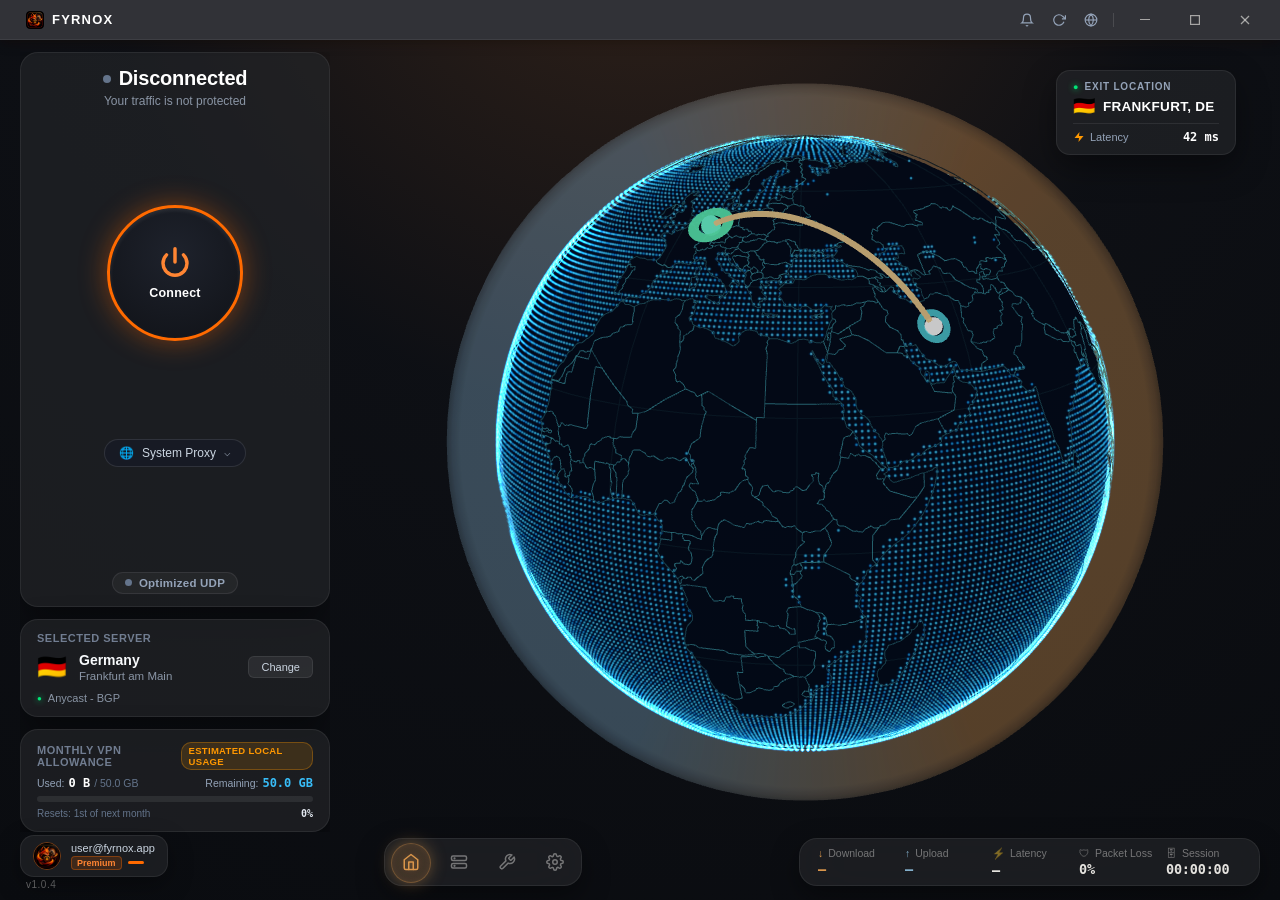
==== commit 979f5412: "feat(ui): complete Smoked Glass token refactor, borderless globe, iOS spring transitions and unified" ====
--- a/cmd/fyrnox/web/index.html
+++ b/cmd/fyrnox/web/index.html
@@ -43,116 +43,8 @@
 
   <div class="app-shell">
     
-    <!-- LEFT NAVIGATION RAIL -->
-    <aside class="app-sidebar">
-      <div class="sidebar-top">
-        <nav class="sidebar-nav">
-          <button class="nav-item active" data-tab="dashboard" onclick="switchNav('dashboard')">
-            <span class="nav-icon">
-              <svg viewBox="0 0 24 24" width="18" height="18" fill="none" stroke="currentColor" stroke-width="2" stroke-linecap="round" stroke-linejoin="round">
-                <path d="M3 9l9-7 9 7v11a2 2 0 0 1-2 2H5a2 2 0 0 1-2-2z"></path>
-                <polyline points="9 22 9 12 15 12 15 22"></polyline>
-              </svg>
-            </span>
-            <span class="nav-label" data-i18n="nav_dashboard">Home</span>
-          </button>
-
-          <button class="nav-item" data-tab="servers" onclick="switchNav('servers')">
-            <span class="nav-icon">
-              <svg viewBox="0 0 24 24" width="18" height="18" fill="none" stroke="currentColor" stroke-width="2" stroke-linecap="round" stroke-linejoin="round">
-                <path d="M21 16V8a2 2 0 0 0-1-1.73l-7-4a2 2 0 0 0-2 0l-7 4A2 2 0 0 0 3 8v8a2 2 0 0 0 1 1.73l7 4a2 2 0 0 0 2 0l7-4A2 2 0 0 0 21 16z"></path>
-                <polyline points="3.27 6.96 12 12.01 20.73 6.96"></polyline>
-                <line x1="12" y1="22.08" x2="12" y2="12"></line>
-              </svg>
-            </span>
-            <span class="nav-label" data-i18n="nav_locations">Servers</span>
-          </button>
-
-          <button class="nav-item" data-tab="diagnostics" onclick="switchNav('diagnostics')">
-            <span class="nav-icon">
-              <svg viewBox="0 0 24 24" width="18" height="18" fill="none" stroke="currentColor" stroke-width="2" stroke-linecap="round" stroke-linejoin="round">
-                <path d="M12 2v4M12 18v4M4.93 4.93l2.83 2.83M16.24 16.24l2.83 2.83M2 12h4M18 12h4M4.93 19.07l2.83-2.83M16.24 7.76l2.83-2.83"></path>
-              </svg>
-            </span>
-            <span class="nav-label" data-i18n="nav_diagnostics">Diagnostics</span>
-          </button>
-
-          <button class="nav-item" data-tab="settings" onclick="switchNav('settings')">
-            <span class="nav-icon">
-              <svg viewBox="0 0 24 24" width="18" height="18" fill="none" stroke="currentColor" stroke-width="2" stroke-linecap="round" stroke-linejoin="round">
-                <circle cx="12" cy="12" r="3"></circle>
-                <path d="M19.4 15a1.65 1.65 0 0 0 .33 1.82l.06.06a2 2 0 0 1 0 2.83 2 2 0 0 1-2.83 0l-.06-.06a1.65 1.65 0 0 0-1.82-.33 1.65 1.65 0 0 0-1 1.51V21a2 2 0 0 1-2 2 2 2 0 0 1-2-2v-.09A1.65 1.65 0 0 0 9 19.4a1.65 1.65 0 0 0-1.82.33l-.06.06a2 2 0 0 1-2.83 0 2 2 0 0 1 0-2.83l.06-.06a1.65 1.65 0 0 0 .33-1.82 1.65 1.65 0 0 0-1.51-1H3a2 2 0 0 1-2-2 2 2 0 0 1 2-2h.09A1.65 1.65 0 0 0 4.6 9a1.65 1.65 0 0 0-.33-1.82l-.06-.06a2 2 0 0 1 0-2.83 2 2 0 0 1 2.83 0l.06.06a1.65 1.65 0 0 0 1.82.33H9a1.65 1.65 0 0 0 1-1.51V3a2 2 0 0 1 2-2 2 2 0 0 1 2 2v.09a1.65 1.65 0 0 0 1 1.51 1.65 1.65 0 0 0 1.82-.33l.06-.06a2 2 0 0 1 2.83 0 2 2 0 0 1 0 2.83l-.06.06a1.65 1.65 0 0 0-.33 1.82V9a1.65 1.65 0 0 0 1.51 1H21a2 2 0 0 1 2 2 2 2 0 0 1-2 2h-.09a1.65 1.65 0 0 0-1.51 1z"></path>
-              </svg>
-            </span>
-            <span class="nav-label" data-i18n="nav_settings">Settings</span>
-          </button>
-        </nav>
-      </div>
-
-      <div class="sidebar-bottom">
-        <div class="account-card" onclick="handleAuthClick()" title="Account & Subscription">
-          <div class="account-avatar-wrap">
-            <img src="favicon.png" alt="User Avatar" class="account-avatar-img">
-          </div>
-          <div class="account-info">
-            <span class="account-name" id="sidebar-user-name">user@fyrnox.app</span>
-            <div class="account-badge-row">
-              <span class="account-badge-pill" id="sidebar-user-badge">Premium</span>
-              <div class="account-badge-bar"></div>
-            </div>
-          </div>
-        </div>
-
-        <div class="sidebar-version-row">
-          <span class="sidebar-version-text">v1.0.4</span>
-        </div>
-      </div>
-    </aside>
-
-    <!-- RIGHT MAIN CONTENT WORKSPACE -->
-    <div class="app-content-wrapper">
-      
-      <!-- TOP STATUS HEADER -->
-      <header class="app-topbar">
-        <div class="topbar-left">
-          <h1 class="page-title" id="page-title">Network Dashboard</h1>
-          <div class="route-pill" id="topbar-route-pill">
-            <span id="topbar-origin-country">Detecting...</span>
-            <span class="route-arrow">➔</span>
-            <span id="topbar-target-country">United States</span>
-          </div>
-        </div>
-
-        <div class="topbar-right">
-          <!-- Gaming Mode Quick Badge -->
-          <div class="gaming-badge-pill" id="topbar-gaming-pill" onclick="toggleGamingMode()" title="Toggle Low-Latency Gaming Accelerator">
-            <span class="gaming-icon">⚡</span>
-            <span id="topbar-gaming-text" data-i18n="gaming_mode_btn">Gaming Off</span>
-          </div>
-
-          <!-- Floating HUD Mini Monitor Toggle -->
-          <button class="mini-hud-toggle-btn" id="btn-toggle-hud" onclick="toggleFloatingHUD()" title="Toggle Compact Desktop Floating HUD">
-            <svg width="15" height="15" viewBox="0 0 24 24" fill="none" stroke="currentColor" stroke-width="2">
-              <rect x="2" y="4" width="20" height="16" rx="4" />
-              <path d="M8 12h8" />
-            </svg>
-          </button>
-
-          <!-- Connection Status Pill -->
-          <div class="status-indicator-pill disconnected" id="topbar-status-pill">
-            <span class="status-indicator-dot"></span>
-            <span id="topbar-status-text">DISCONNECTED</span>
-          </div>
-
-          <!-- Mode Badge -->
-          <div class="mode-badge-pill" id="topbar-mode-badge" onclick="switchNav('settings')" title="Routing mode">
-            <span id="topbar-mode-text">Proxy Mode</span>
-          </div>
-        </div>
-      </header>
-
-      <!-- DYNAMIC CONTENT VIEW PANE -->
-      <main class="app-view-container">
+    <!-- DYNAMIC CONTENT VIEW PANE (Layered Hardware-Accelerated Views) -->
+    <main class="app-view-container">
 
         <!-- ============================================================== -->
         <!-- VIEW 1: DASHBOARD (MODERN GLASS / PREMIUM HYBRID LAYOUT) -->
@@ -310,69 +202,7 @@
 
             </div>
 
-            <!-- BOTTOM SPANNING ROW: Live Network Statistics & Throughput Waveform -->
-            <div class="home-bottom-traffic-bar">
-              <!-- Metric 1: Download Speed (Orange #FF6A00) -->
-              <div class="bottom-metric-item">
-                <div class="bottom-metric-header">
-                  <span class="metric-arrow down-arrow">↓</span>
-                  <span class="metric-title" data-i18n="traffic_download">Download</span>
-                </div>
-                <div class="bottom-metric-value-row">
-                  <span class="metric-status-dot orange">●</span>
-                  <span class="metric-val font-mono down-val" id="bottom-down-speed">—</span>
-                </div>
-              </div>
-
-              <!-- Metric 2: Upload Speed (Blue #3B82F6) -->
-              <div class="bottom-metric-item">
-                <div class="bottom-metric-header">
-                  <span class="metric-arrow up-arrow">↑</span>
-                  <span class="metric-title" data-i18n="traffic_upload">Upload</span>
-                </div>
-                <div class="bottom-metric-value-row">
-                  <span class="metric-status-dot blue">●</span>
-                  <span class="metric-val font-mono up-val" id="bottom-up-speed">—</span>
-                </div>
-              </div>
-
-              <!-- Metric 3: Real Latency / Ping -->
-              <div class="bottom-metric-item">
-                <div class="bottom-metric-header">
-                  <span class="metric-clock-icon">⚡</span>
-                  <span class="metric-title" data-i18n="traffic_ping">Latency</span>
-                </div>
-                <div class="bottom-metric-value-row">
-                  <span class="metric-val font-mono" id="bottom-ping-val">—</span>
-                </div>
-              </div>
-
-              <!-- Metric 4: Session Duration -->
-              <div class="bottom-metric-item">
-                <div class="bottom-metric-header">
-                  <span class="metric-clock-icon">⏱</span>
-                  <span class="metric-title" data-i18n="traffic_session">Session</span>
-                </div>
-                <div class="bottom-metric-value-row">
-                  <span class="metric-val font-mono" id="bottom-session-duration">—</span>
-                </div>
-              </div>
-
-              <!-- Real-Time Dual-Series Spline Canvas & Legend -->
-              <div class="bottom-graph-wrapper">
-                <canvas id="traffic-curve-canvas" class="traffic-curve-canvas"></canvas>
-                <div class="bottom-graph-legend">
-                  <div class="legend-row">
-                    <span class="legend-dot orange">●</span>
-                    <span class="legend-text font-mono" id="graph-legend-down">—</span>
-                  </div>
-                  <div class="legend-row">
-                    <span class="legend-dot blue">●</span>
-                    <span class="legend-text font-mono" id="graph-legend-up">—</span>
-                  </div>
-                </div>
-              </div>
-            </div>
+            <!-- Bottom Bar moved to persistent outer dock matching reference -->
 
           </div>
 
@@ -985,7 +815,106 @@
 
       </main>
 
-    </div>
+    <!-- UNIFIED SMOKED GLASS BOTTOM DOCK & TELEMETRY ROW (Matching Reference Design) -->
+    <footer class="bottom-bar-unified" id="bottom-bar-unified">
+      <!-- 1. Left Profile Card -->
+      <div class="bottom-profile-wrap">
+        <div class="account-card" onclick="handleAuthClick()" title="Account & Subscription">
+          <div class="account-avatar-wrap">
+            <img src="favicon.png" alt="Avatar" class="account-avatar-img">
+          </div>
+          <div class="account-info">
+            <span class="account-name" id="sidebar-user-name">user@fyrnox.app</span>
+            <div class="account-badge-row">
+              <span class="account-badge-pill" id="sidebar-user-badge">Premium</span>
+              <div class="account-badge-bar"></div>
+            </div>
+          </div>
+        </div>
+        <div class="bottom-version-tag">v1.0.4</div>
+      </div>
+
+      <!-- 2. Center Oval Navigation Dock with Fluid Indicator -->
+      <nav class="nav-dock-pill" id="main-nav-dock">
+        <div class="nav-dock-indicator" id="nav-dock-indicator"></div>
+        <button type="button" class="dock-item active" data-tab="dashboard" onclick="switchNav('dashboard')" title="Home">
+          <svg viewBox="0 0 24 24" width="18" height="18" fill="none" stroke="currentColor" stroke-width="2" stroke-linecap="round" stroke-linejoin="round">
+            <path d="M3 9l9-7 9 7v11a2 2 0 0 1-2 2H5a2 2 0 0 1-2-2z"></path>
+            <polyline points="9 22 9 12 15 12 15 22"></polyline>
+          </svg>
+        </button>
+        <button type="button" class="dock-item" data-tab="servers" onclick="switchNav('servers')" title="Servers">
+          <svg viewBox="0 0 24 24" width="18" height="18" fill="none" stroke="currentColor" stroke-width="2" stroke-linecap="round" stroke-linejoin="round">
+            <rect x="2" y="4" width="20" height="6" rx="2" />
+            <rect x="2" y="14" width="20" height="6" rx="2" />
+            <line x1="6" y1="7" x2="6" y2="7" stroke-width="3" />
+            <line x1="6" y1="17" x2="6" y2="17" stroke-width="3" />
+          </svg>
+        </button>
+        <button type="button" class="dock-item" data-tab="diagnostics" onclick="switchNav('diagnostics')" title="Diagnostics">
+          <svg viewBox="0 0 24 24" width="18" height="18" fill="none" stroke="currentColor" stroke-width="2" stroke-linecap="round" stroke-linejoin="round">
+            <path d="M14.7 6.3a1 1 0 0 0 0 1.4l1.6 1.6a1 1 0 0 0 1.4 0l3.77-3.77a6 6 0 0 1-7.94 7.94l-6.91 6.91a2.12 2.12 0 0 1-3-3l6.91-6.91a6 6 0 0 1 7.94-7.94l-3.76 3.76z"/>
+          </svg>
+        </button>
+        <button type="button" class="dock-item" data-tab="settings" onclick="switchNav('settings')" title="Settings">
+          <svg viewBox="0 0 24 24" width="18" height="18" fill="none" stroke="currentColor" stroke-width="2" stroke-linecap="round" stroke-linejoin="round">
+            <circle cx="12" cy="12" r="3"></circle>
+            <path d="M19.4 15a1.65 1.65 0 0 0 .33 1.82l.06.06a2 2 0 0 1 0 2.83 2 2 0 0 1-2.83 0l-.06-.06a1.65 1.65 0 0 0-1.82-.33 1.65 1.65 0 0 0-1 1.51V21a2 2 0 0 1-2 2 2 2 0 0 1-2-2v-.09A1.65 1.65 0 0 0 9 19.4a1.65 1.65 0 0 0-1.82.33l-.06.06a2 2 0 0 1-2.83 0 2 2 0 0 1 0-2.83l.06-.06a1.65 1.65 0 0 0 .33-1.82 1.65 1.65 0 0 0-1.51-1H3a2 2 0 0 1-2-2 2 2 0 0 1 2-2h.09A1.65 1.65 0 0 0 4.6 9a1.65 1.65 0 0 0-.33-1.82l-.06-.06a2 2 0 0 1 0-2.83 2 2 0 0 1 2.83 0l.06.06a1.65 1.65 0 0 0 1.82.33H9a1.65 1.65 0 0 0 1-1.51V3a2 2 0 0 1 2-2 2 2 0 0 1 2 2v.09a1.65 1.65 0 0 0 1 1.51 1.65 1.65 0 0 0 1.82-.33l.06-.06a2 2 0 0 1 2.83 0 2 2 0 0 1 0 2.83l-.06.06a1.65 1.65 0 0 0-.33 1.82V9a1.65 1.65 0 0 0 1.51 1H21a2 2 0 0 1 2 2 2 2 0 0 1-2 2h-.09a1.65 1.65 0 0 0-1.51 1z"></path>
+          </svg>
+        </button>
+      </nav>
+
+      <!-- 3. Right Telemetry Indicators -->
+      <div class="bottom-telemetry-row">
+        <!-- Download (Brand Amber #D9954B) -->
+        <div class="telemetry-chip down-chip">
+          <div class="chip-top">
+            <span class="chip-arrow down">↓</span>
+            <span class="chip-label" data-i18n="traffic_download">Download</span>
+          </div>
+          <div class="chip-val font-mono" id="bottom-down-speed">—</div>
+        </div>
+
+        <!-- Upload (Brand Blue #83AFCB) -->
+        <div class="telemetry-chip up-chip">
+          <div class="chip-top">
+            <span class="chip-arrow up">↑</span>
+            <span class="chip-label" data-i18n="traffic_upload">Upload</span>
+          </div>
+          <div class="chip-val font-mono" id="bottom-up-speed">—</div>
+        </div>
+
+        <!-- Latency -->
+        <div class="telemetry-chip">
+          <div class="chip-top">
+            <span class="chip-icon">⚡</span>
+            <span class="chip-label" data-i18n="traffic_ping">Latency</span>
+          </div>
+          <div class="chip-val font-mono" id="bottom-ping-val">—</div>
+        </div>
+
+        <!-- Packet Loss -->
+        <div class="telemetry-chip">
+          <div class="chip-top">
+            <span class="chip-icon">🛡</span>
+            <span class="chip-label">Packet Loss</span>
+          </div>
+          <div class="chip-val font-mono" id="bottom-loss-val">0%</div>
+        </div>
+
+        <!-- Session Duration -->
+        <div class="telemetry-chip">
+          <div class="chip-top">
+            <span class="chip-icon">🗄</span>
+            <span class="chip-label" data-i18n="traffic_session">Session</span>
+          </div>
+          <div class="chip-val font-mono" id="bottom-session-duration">—</div>
+        </div>
+
+        <!-- Real-Time Waveform Canvas in Background -->
+        <canvas id="traffic-curve-canvas" class="traffic-curve-canvas" style="display: none;"></canvas>
+      </div>
+    </footer>
 
   </div>
 
--- a/cmd/fyrnox/web/style.css
+++ b/cmd/fyrnox/web/style.css
@@ -12,41 +12,43 @@
 }
 
 :root {
-  --bg-app: rgba(11, 13, 18, 0.75);
-  --bg-sidebar: rgba(14, 17, 24, 0.70);
-  --bg-topbar: rgba(14, 17, 24, 0.65);
-  --bg-card: rgba(18, 22, 32, 0.60);
-  --bg-card-hover: rgba(28, 35, 52, 0.75);
-  --bg-card-elevated: rgba(32, 40, 60, 0.80);
-  --bg-glass-frosted: rgba(18, 22, 32, 0.55);
-  --bg-input: rgba(11, 13, 18, 0.75);
-
-  --accent-gold: #FFB000;
-  --accent-amber: #FFB000;
-  --accent-orange: #FF6A00;
-  --accent-neon-orange: #FF6A00;
-  --accent-red: #EF4444;
-  --accent-red-hover: #DC2626;
-  --accent-green: #22C55E;
-  --accent-green-hover: #16A34A;
-  --accent-yellow: #EAB308;
-
-  --accent-primary: #FF6A00;
-  --accent-primary-hover: #FF8533;
-  --accent-gradient: linear-gradient(135deg, #FF6A00 0%, #FFB000 100%);
-  --accent-gradient-shield: linear-gradient(135deg, #FF6A00 0%, #FFB000 100%);
-  --accent-glow: rgba(255, 106, 0, 0.25);
-  --shadow-ambient-fox: 0 0 35px rgba(255, 106, 0, 0.18);
-
-  --text-primary: #F8FAFC;
-  --text-secondary: #94A3B8;
-  --text-muted: #64748B;
-  --text-disabled: #475569;
-
-  --border-subtle: rgba(255, 106, 0, 0.22);
-  --border-medium: rgba(255, 106, 0, 0.38);
-  --border-glass-specular: rgba(255, 176, 0, 0.35);
-  --border-focus: #FF6A00;
+  /* Official Smoked Glass (Acrylic) Palette */
+  --fyrnox-bg: #17191D;
+  --glass-panel: rgba(38, 39, 43, 0.62);
+  --glass-border: rgba(229, 227, 223, 0.08);
+  --brand-amber: #D9954B;
+  --brand-blue: #83AFCB;
+  --text-primary: #E5E3DF;
+  --text-secondary: rgba(229, 227, 223, 0.65);
+  --text-muted: rgba(229, 227, 223, 0.45);
+  --text-disabled: rgba(229, 227, 223, 0.25);
+  --ease-ios: cubic-bezier(0.16, 1, 0.3, 1);
+
+  /* Surface & System Mappings */
+  --bg-app: var(--fyrnox-bg);
+  --bg-sidebar: var(--glass-panel);
+  --bg-topbar: var(--glass-panel);
+  --bg-card: var(--glass-panel);
+  --bg-card-hover: rgba(50, 52, 58, 0.72);
+  --bg-card-elevated: rgba(58, 60, 68, 0.80);
+  --bg-glass-frosted: var(--glass-panel);
+  --bg-input: rgba(26, 28, 32, 0.75);
+
+  --accent-gold: var(--brand-amber);
+  --accent-amber: var(--brand-amber);
+  --accent-orange: var(--brand-amber);
+  --accent-neon-orange: var(--brand-amber);
+  --accent-primary: var(--brand-amber);
+  --accent-primary-hover: #e5a45b;
+  --accent-gradient: linear-gradient(135deg, #D9954B 0%, #E8B072 100%);
+  --accent-gradient-shield: linear-gradient(135deg, #D9954B 0%, #E8B072 100%);
+  --accent-glow: rgba(217, 149, 75, 0.20);
+  --shadow-ambient-fox: 0 0 24px rgba(217, 149, 75, 0.12);
+
+  --border-subtle: var(--glass-border);
+  --border-medium: rgba(229, 227, 223, 0.14);
+  --border-glass-specular: rgba(229, 227, 223, 0.20);
+  --border-focus: var(--brand-amber);
 
   --radius-xs: 8px;
   --radius-sm: 12px;
@@ -56,13 +58,13 @@
   --radius-full: 9999px;
 
   --sidebar-width: 230px;
-  --topbar-height: 60px;
+  --topbar-height: 48px;
 
   --font-stack: -apple-system, BlinkMacSystemFont, "SF Pro Display", "Segoe UI Variable Display", "Segoe UI", Roboto, sans-serif;
   --font-mono: "SF Mono", "Cascadia Code", "Consolas", monospace;
-  --shadow-card: 0 8px 32px 0 rgba(0, 0, 0, 0.45);
-  --shadow-glass: 0 8px 32px 0 rgba(0, 0, 0, 0.45), inset 0 1px 1px 0 rgba(255, 176, 0, 0.20);
-  --backdrop-blur: blur(30px) saturate(160%);
+  --shadow-card: 0 8px 32px 0 rgba(0, 0, 0, 0.40);
+  --shadow-glass: 0 8px 32px 0 rgba(0, 0, 0, 0.40), inset 0 1px 1px 0 rgba(229, 227, 223, 0.10);
+  --backdrop-blur: blur(28px) saturate(130%);
 }
 
 [data-theme="light"] {
@@ -5451,3 +5453,339 @@
   background: rgba(239, 68, 68, 0.25);
   box-shadow: 0 0 12px rgba(239, 68, 68, 0.3);
 }
+
+
+/* ==========================================================================
+   SMOKED GLASS UNIFIED REDESIGN & IOS SPRING MOTION SYSTEM
+   ========================================================================== */
+
+/* Fullscreen App Shell */
+.app-shell {
+  width: 100vw;
+  height: calc(100vh - 38px);
+  display: flex;
+  flex-direction: column;
+  background-color: var(--fyrnox-bg);
+  overflow: hidden;
+  position: relative;
+}
+
+/* Layered Hardware-Accelerated View Workspace */
+.app-view-container {
+  flex: 1 1 0;
+  position: relative;
+  overflow: hidden;
+  width: 100%;
+  height: calc(100% - 68px);
+}
+
+.view-panel {
+  position: absolute;
+  inset: 0;
+  display: flex;
+  flex-direction: column;
+  opacity: 0;
+  pointer-events: none;
+  transform: translateY(12px) scale(0.98);
+  transition: opacity 320ms var(--ease-ios), 
+              transform 320ms var(--ease-ios), 
+              filter 320ms var(--ease-ios);
+  contain: paint;
+  backface-visibility: hidden;
+  will-change: transform, opacity;
+  overflow-y: auto;
+  overflow-x: hidden;
+}
+
+.view-panel.active {
+  opacity: 1;
+  pointer-events: auto;
+  transform: translateY(0) scale(1);
+  filter: blur(0);
+  z-index: 2;
+}
+
+.view-panel.outgoing {
+  opacity: 0;
+  pointer-events: none;
+  transform: scale(0.97);
+  filter: blur(4px);
+  z-index: 1;
+}
+
+#view-dashboard {
+  overflow: hidden;
+  padding: 0;
+}
+
+#view-servers,
+#view-split-tunnel,
+#view-diagnostics,
+#view-settings {
+  padding: 16px 24px;
+}
+
+/* Dashboard Top Grid: Left Cards Snapped Flush, Right Borderless Globe */
+.dash-hero-grid {
+  display: grid;
+  grid-template-columns: 310px 1fr !important;
+  gap: 20px !important;
+  width: 100% !important;
+  height: 100% !important;
+  padding: 12px 20px 0 20px !important;
+  box-sizing: border-box !important;
+  overflow: hidden !important;
+}
+
+.dash-left-column {
+  display: flex !important;
+  flex-direction: column !important;
+  gap: 12px !important;
+  width: 310px !important;
+  min-width: 280px !important;
+  height: 100% !important;
+  overflow: hidden !important;
+  box-sizing: border-box !important;
+}
+
+.reference-card {
+  background: var(--glass-panel) !important;
+  backdrop-filter: blur(28px) saturate(130%) !important;
+  -webkit-backdrop-filter: blur(28px) saturate(130%) !important;
+  border: 1px solid var(--glass-border) !important;
+  border-radius: 18px !important;
+  box-shadow: 0 12px 32px rgba(0, 0, 0, 0.40) !important;
+  box-sizing: border-box !important;
+}
+
+.hero-connect-card {
+  padding: 14px 16px 12px !important;
+  display: flex !important;
+  flex-direction: column !important;
+  align-items: center !important;
+  justify-content: space-between !important;
+  flex: 1 1 auto !important;
+}
+
+.selected-server-card {
+  padding: 12px 16px !important;
+  flex: 0 0 auto !important;
+}
+
+.monthly-quota-card {
+  padding: 12px 16px !important;
+  flex: 0 0 auto !important;
+}
+
+.dash-right-column {
+  position: relative !important;
+  width: 100% !important;
+  height: 100% !important;
+  display: flex !important;
+  flex-direction: column !important;
+  overflow: visible !important;
+}
+
+.globe-hero-panel {
+  position: relative !important;
+  width: 100% !important;
+  height: 100% !important;
+  background: transparent !important;
+  border: none !important;
+  box-shadow: none !important;
+  overflow: visible !important;
+}
+
+.globe-3d-wrap {
+  width: 100% !important;
+  height: 100% !important;
+  position: relative !important;
+}
+
+/* Floating Exit Location Glass Badge */
+.globe-floating-badge {
+  position: absolute !important;
+  top: 18px !important;
+  right: 24px !important;
+  z-index: 10 !important;
+  background: var(--glass-panel) !important;
+  backdrop-filter: blur(28px) saturate(130%) !important;
+  -webkit-backdrop-filter: blur(28px) saturate(130%) !important;
+  border: 1px solid var(--glass-border) !important;
+  border-radius: 14px !important;
+  padding: 10px 16px !important;
+  min-width: 180px !important;
+  box-shadow: 0 12px 32px rgba(0, 0, 0, 0.40) !important;
+  pointer-events: auto !important;
+  user-select: none !important;
+}
+
+/* ==========================================================================
+   UNIFIED SMOKED GLASS BOTTOM DOCK & TELEMETRY ROW
+   ========================================================================== */
+.bottom-bar-unified {
+  width: 100%;
+  height: 68px;
+  display: flex;
+  align-items: center;
+  justify-content: space-between;
+  gap: 16px;
+  padding: 0 20px 8px 20px;
+  background: transparent;
+  flex-shrink: 0;
+  box-sizing: border-box;
+  z-index: 50;
+}
+
+.bottom-profile-wrap {
+  display: flex;
+  flex-direction: column;
+  gap: 2px;
+}
+
+.bottom-profile-wrap .account-card {
+  display: flex;
+  align-items: center;
+  gap: 10px;
+  background: var(--glass-panel);
+  backdrop-filter: blur(28px) saturate(130%);
+  -webkit-backdrop-filter: blur(28px) saturate(130%);
+  border: 1px solid var(--glass-border);
+  border-radius: 14px;
+  padding: 6px 12px;
+  cursor: pointer;
+  box-shadow: 0 8px 24px rgba(0, 0, 0, 0.35);
+  transition: all 0.2s ease;
+}
+
+.bottom-profile-wrap .account-card:hover {
+  background: var(--bg-card-hover);
+  border-color: rgba(229, 227, 223, 0.16);
+}
+
+.bottom-version-tag {
+  font-size: 10px;
+  font-weight: 500;
+  color: var(--text-muted);
+  padding-left: 6px;
+  letter-spacing: 0.5px;
+}
+
+/* Horizontal Oval Navigation Dock */
+.nav-dock-pill {
+  position: relative;
+  display: flex;
+  align-items: center;
+  gap: 8px;
+  background: var(--glass-panel);
+  backdrop-filter: blur(28px) saturate(130%);
+  -webkit-backdrop-filter: blur(28px) saturate(130%);
+  border: 1px solid var(--glass-border);
+  border-radius: 18px;
+  padding: 4px 6px;
+  box-shadow: 0 10px 28px rgba(0, 0, 0, 0.40);
+  height: 48px;
+  box-sizing: border-box;
+}
+
+.nav-dock-indicator {
+  position: absolute;
+  top: 4px;
+  left: 6px;
+  width: 40px;
+  height: 40px;
+  border-radius: 50%;
+  background: radial-gradient(circle, rgba(217, 149, 75, 0.35) 0%, rgba(217, 149, 75, 0.12) 65%, transparent 100%);
+  box-shadow: 0 0 16px rgba(217, 149, 75, 0.40), inset 0 0 8px rgba(217, 149, 75, 0.30);
+  border: 1px solid rgba(217, 149, 75, 0.40);
+  pointer-events: none;
+  transition: transform 280ms cubic-bezier(0.2, 0.9, 0.1, 1), width 200ms ease;
+  z-index: 1;
+}
+
+.dock-item {
+  position: relative;
+  width: 40px;
+  height: 40px;
+  border-radius: 50%;
+  display: flex;
+  align-items: center;
+  justify-content: center;
+  background: transparent;
+  border: none;
+  cursor: pointer;
+  color: rgba(229, 227, 223, 0.45);
+  transition: color 200ms ease, transform 180ms var(--ease-ios);
+  z-index: 2;
+}
+
+.dock-item:active {
+  transform: scale(0.90);
+}
+
+.dock-item.active {
+  color: var(--brand-amber);
+}
+
+.dock-item:hover:not(.active) {
+  color: var(--text-primary);
+}
+
+/* Bottom Telemetry Row */
+.bottom-telemetry-row {
+  display: flex;
+  align-items: center;
+  gap: 12px;
+  background: var(--glass-panel);
+  backdrop-filter: blur(28px) saturate(130%);
+  -webkit-backdrop-filter: blur(28px) saturate(130%);
+  border: 1px solid var(--glass-border);
+  border-radius: 18px;
+  padding: 6px 18px;
+  height: 48px;
+  box-shadow: 0 10px 28px rgba(0, 0, 0, 0.40);
+  box-sizing: border-box;
+}
+
+.telemetry-chip {
+  display: flex;
+  flex-direction: column;
+  justify-content: center;
+  gap: 2px;
+  min-width: 75px;
+}
+
+.telemetry-chip .chip-top {
+  display: flex;
+  align-items: center;
+  gap: 5px;
+  font-size: 10.5px;
+  color: var(--text-muted);
+  font-weight: 500;
+}
+
+.telemetry-chip .chip-val {
+  font-size: 13.5px;
+  font-weight: 700;
+  color: var(--text-primary);
+  letter-spacing: -0.2px;
+  transition: color 250ms ease, opacity 250ms ease;
+}
+
+.telemetry-chip.down-chip .chip-arrow {
+  color: var(--brand-amber);
+  font-weight: 800;
+}
+
+.telemetry-chip.down-chip .chip-val {
+  color: var(--brand-amber);
+}
+
+.telemetry-chip.up-chip .chip-arrow {
+  color: var(--brand-blue);
+  font-weight: 800;
+}
+
+.telemetry-chip.up-chip .chip-val {
+  color: var(--brand-blue);
+}
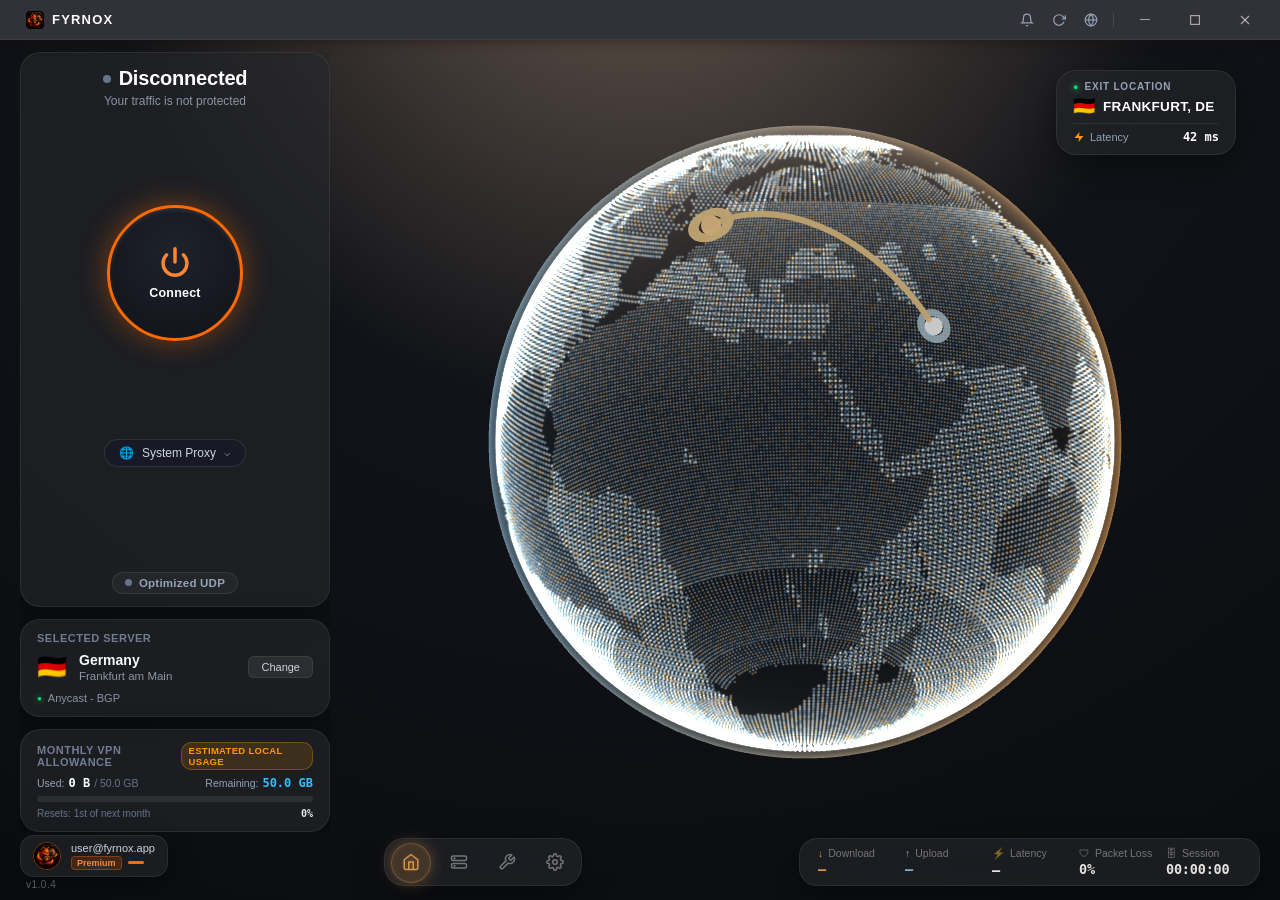
==== commit c21dbfa6: "fix(ui): holographic dot-matrix globe without plates or wireframes, static session timer, and real a" ====
--- a/cmd/fyrnox/web/index.html
+++ b/cmd/fyrnox/web/index.html
@@ -903,12 +903,12 @@
         </div>
 
         <!-- Session Duration -->
-        <div class="telemetry-chip">
+        <div class="telemetry-chip session-chip">
           <div class="chip-top">
             <span class="chip-icon">🗄</span>
             <span class="chip-label" data-i18n="traffic_session">Session</span>
           </div>
-          <div class="chip-val font-mono" id="bottom-session-duration">—</div>
+          <div class="chip-val font-mono" id="bottom-session-duration">00:00:00</div>
         </div>
 
         <!-- Real-Time Waveform Canvas in Background -->
--- a/cmd/fyrnox/web/style.css
+++ b/cmd/fyrnox/web/style.css
@@ -13,7 +13,7 @@
 
 :root {
   /* Official Smoked Glass (Acrylic) Palette */
-  --fyrnox-bg: #17191D;
+  --fyrnox-bg: rgba(23, 25, 29, 0.72);
   --glass-panel: rgba(38, 39, 43, 0.62);
   --glass-border: rgba(229, 227, 223, 0.08);
   --brand-amber: #D9954B;
@@ -4378,15 +4378,15 @@
 }
 
 .globe-hero-panel {
-  position: relative;
-  width: 100%;
-  height: 100%;
-  min-height: 0;
-  border-radius: 20px;
-  overflow: hidden;
-  background: radial-gradient(circle at 62% 48%, rgba(12, 28, 54, 0.5) 0%, rgba(6, 11, 20, 0.9) 70%, #060911 100%);
-  border: 1px solid rgba(255, 255, 255, 0.06);
-  box-shadow: 0 18px 48px rgba(0, 0, 0, 0.55), inset 0 1px 1px rgba(255, 255, 255, 0.08);
+  position: relative !important;
+  width: 100% !important;
+  height: 100% !important;
+  min-height: 0 !important;
+  border-radius: 0 !important;
+  overflow: visible !important;
+  background: transparent !important;
+  border: none !important;
+  box-shadow: none !important;
 }
 
 .globe-3d-wrap {
@@ -5789,3 +5789,46 @@
 .telemetry-chip.up-chip .chip-val {
   color: var(--brand-blue);
 }
+
+
+/* ==========================================================================
+   ENFORCED SMOKED-GLASS (ACRYLIC) DESIGN SPECIFICATION
+   ========================================================================== */
+.reference-card,
+.hero-connect-card,
+.selected-server-card,
+#home-quota-card,
+.nav-dock-pill,
+.user-profile-badge,
+.globe-floating-badge {
+  background: rgba(38, 39, 43, 0.62) !important;
+  backdrop-filter: blur(28px) saturate(140%) !important;
+  -webkit-backdrop-filter: blur(28px) saturate(140%) !important;
+  border: 1px solid rgba(229, 227, 223, 0.08) !important;
+  box-shadow: 0 12px 32px 0 rgba(0, 0, 0, 0.37) !important;
+  border-radius: 20px !important;
+}
+
+.globe-hero-panel,
+.globe-3d-wrap {
+  background: transparent !important;
+  border: none !important;
+  box-shadow: none !important;
+  outline: none !important;
+}
+
+.globe-3d-wrap canvas {
+  background: transparent !important;
+  outline: none !important;
+}
+
+/* 1. Fix Session Timer: 100% solid, static, zero blinking/pulsing/transitions */
+#bottom-session-duration,
+#stat-session-val,
+#telem-duration-value,
+.telemetry-chip.session-chip .chip-val {
+  color: #E5E3DF !important;
+  opacity: 1 !important;
+  animation: none !important;
+  transition: none !important;
+}
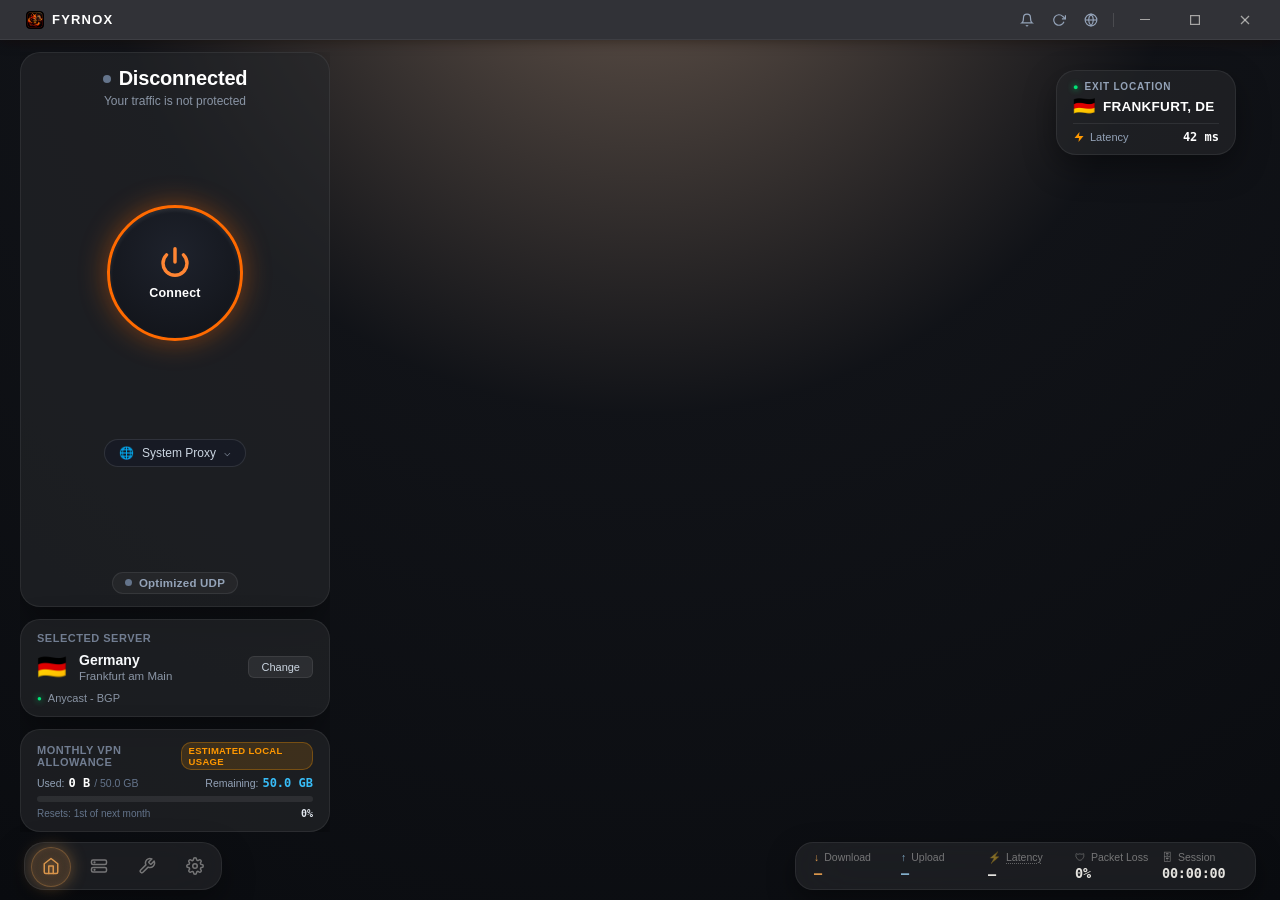
==== commit 09f7a991: "feat: accurate GeoJSON dot-matrix globe, real-time interactive ping latency, dock left-alignment, an" ====
--- a/cmd/fyrnox/web/index.html
+++ b/cmd/fyrnox/web/index.html
@@ -817,22 +817,7 @@
 
     <!-- UNIFIED SMOKED GLASS BOTTOM DOCK & TELEMETRY ROW (Matching Reference Design) -->
     <footer class="bottom-bar-unified" id="bottom-bar-unified">
-      <!-- 1. Left Profile Card -->
-      <div class="bottom-profile-wrap">
-        <div class="account-card" onclick="handleAuthClick()" title="Account & Subscription">
-          <div class="account-avatar-wrap">
-            <img src="favicon.png" alt="Avatar" class="account-avatar-img">
-          </div>
-          <div class="account-info">
-            <span class="account-name" id="sidebar-user-name">user@fyrnox.app</span>
-            <div class="account-badge-row">
-              <span class="account-badge-pill" id="sidebar-user-badge">Premium</span>
-              <div class="account-badge-bar"></div>
-            </div>
-          </div>
-        </div>
-        <div class="bottom-version-tag">v1.0.4</div>
-      </div>
+
 
       <!-- 2. Center Oval Navigation Dock with Fluid Indicator -->
       <nav class="nav-dock-pill" id="main-nav-dock">
@@ -884,8 +869,8 @@
           <div class="chip-val font-mono" id="bottom-up-speed">—</div>
         </div>
 
-        <!-- Latency -->
-        <div class="telemetry-chip">
+        <!-- Latency (Interactive Real-Time Check) -->
+        <div class="telemetry-chip ping-chip" id="chip-latency" onclick="triggerManualPing()" title="Click to measure real-time latency">
           <div class="chip-top">
             <span class="chip-icon">⚡</span>
             <span class="chip-label" data-i18n="traffic_ping">Latency</span>
--- a/cmd/fyrnox/web/style.css
+++ b/cmd/fyrnox/web/style.css
@@ -5832,3 +5832,40 @@
   animation: none !important;
   transition: none !important;
 }
+
+
+/* ==========================================================================
+   ALIGN NAVIGATION DOCK TO FAR-LEFT & INTERACTIVE LATENCY CHIP
+   ========================================================================== */
+.bottom-bar-unified {
+  justify-content: space-between !important;
+  padding: 0 24px !important;
+}
+
+.bottom-profile-wrap {
+  display: none !important;
+}
+
+.nav-dock-pill {
+  margin-left: 0 !important;
+}
+
+.telemetry-chip.ping-chip {
+  cursor: pointer !important;
+  user-select: none !important;
+  transition: transform 140ms cubic-bezier(0.16, 1, 0.3, 1), opacity 140ms ease !important;
+}
+
+.telemetry-chip.ping-chip:hover {
+  opacity: 0.88 !important;
+  transform: translateY(-1px) !important;
+}
+
+.telemetry-chip.ping-chip:active {
+  transform: scale(0.94) !important;
+}
+
+.telemetry-chip.ping-chip .chip-label {
+  text-decoration: underline dotted rgba(229, 227, 223, 0.35) !important;
+  text-underline-offset: 2px !important;
+}
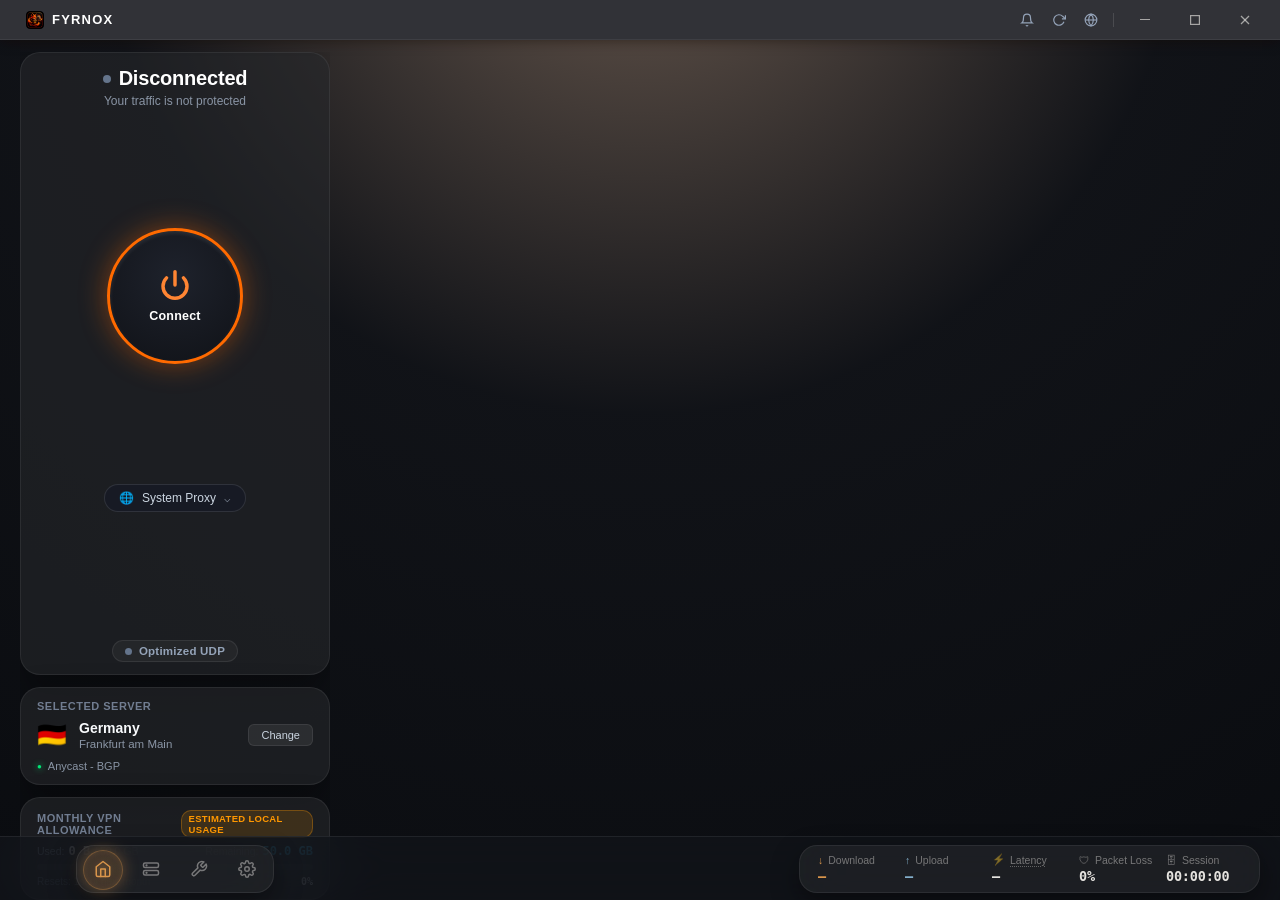
==== commit 51d16089: "feat(ui): fix routing state sync, restore holographic globe layout, centered isolated glass dock, an" ====
--- a/cmd/fyrnox/web/index.html
+++ b/cmd/fyrnox/web/index.html
@@ -45,6 +45,7 @@
     
     <!-- DYNAMIC CONTENT VIEW PANE (Layered Hardware-Accelerated Views) -->
     <main class="app-view-container">
+      <div class="view-slider-track" id="view-slider-track">
 
         <!-- ============================================================== -->
         <!-- VIEW 1: DASHBOARD (MODERN GLASS / PREMIUM HYBRID LAYOUT) -->
@@ -813,14 +814,16 @@
 
         </section>
 
-      </main>
+            </div><!-- /view-slider-track -->
+    </main>
 
     <!-- UNIFIED SMOKED GLASS BOTTOM DOCK & TELEMETRY ROW (Matching Reference Design) -->
     <footer class="bottom-bar-unified" id="bottom-bar-unified">
 
 
-      <!-- 2. Center Oval Navigation Dock with Fluid Indicator -->
-      <nav class="nav-dock-pill" id="main-nav-dock">
+      <!-- 2. Navigation Dock Horizontally Centered Under Left Column -->
+      <div class="dock-left-alignment-wrapper">
+        <nav class="nav-dock-pill" id="main-nav-dock">
         <div class="nav-dock-indicator" id="nav-dock-indicator"></div>
         <button type="button" class="dock-item active" data-tab="dashboard" onclick="switchNav('dashboard')" title="Home">
           <svg viewBox="0 0 24 24" width="18" height="18" fill="none" stroke="currentColor" stroke-width="2" stroke-linecap="round" stroke-linejoin="round">
@@ -848,6 +851,7 @@
           </svg>
         </button>
       </nav>
+      </div>
 
       <!-- 3. Right Telemetry Indicators -->
       <div class="bottom-telemetry-row">
--- a/cmd/fyrnox/web/style.css
+++ b/cmd/fyrnox/web/style.css
@@ -5869,3 +5869,148 @@
   text-decoration: underline dotted rgba(229, 227, 223, 0.35) !important;
   text-underline-offset: 2px !important;
 }
+
+
+/* ==========================================================================
+   DUAL-MODE IOS HORIZONTAL PAGE SLIDER & GLOBE CONTAINER FIXES
+   ========================================================================== */
+.app-view-container {
+  position: relative !important;
+  width: 100% !important;
+  height: calc(100vh - 38px) !important;
+  overflow: hidden !important;
+}
+
+.view-slider-track {
+  display: flex !important;
+  width: 400% !important; /* 4 views * 100% */
+  height: 100% !important;
+  will-change: transform;
+  transform: translate3d(0%, 0, 0);
+  transition: transform 320ms cubic-bezier(0.16, 1, 0.3, 1);
+}
+
+.view-slider-track.is-dragging {
+  transition: none !important;
+}
+
+.view-panel {
+  width: 25% !important; /* 100% of viewport */
+  height: 100% !important;
+  position: relative !important;
+  inset: auto !important;
+  opacity: 1 !important;
+  pointer-events: auto !important;
+  transform: none !important;
+  filter: none !important;
+  contain: none !important;
+  overflow-y: auto !important;
+  overflow-x: hidden !important;
+  padding-bottom: 74px !important; /* clearance for bottom bar */
+  box-sizing: border-box !important;
+}
+
+#view-dashboard {
+  overflow: hidden !important;
+  padding-bottom: 0 !important;
+}
+
+/* 3D Globe Right Column & WebGL Container Guarantees */
+.dash-hero-grid {
+  display: grid !important;
+  grid-template-columns: 310px 1fr !important;
+  gap: 20px !important;
+  width: 100% !important;
+  height: calc(100% - 64px) !important;
+  min-height: 480px !important;
+  padding: 12px 20px 0 20px !important;
+  box-sizing: border-box !important;
+  overflow: visible !important;
+}
+
+.dash-right-column {
+  position: relative !important;
+  width: 100% !important;
+  height: 100% !important;
+  min-height: 460px !important;
+  display: flex !important;
+  flex-direction: column !important;
+  flex: 1 1 auto !important;
+  overflow: visible !important;
+}
+
+.globe-hero-panel {
+  position: relative !important;
+  width: 100% !important;
+  height: 100% !important;
+  min-height: 460px !important;
+  display: flex !important;
+  flex: 1 1 auto !important;
+  background: transparent !important;
+  border: none !important;
+  box-shadow: none !important;
+  overflow: visible !important;
+}
+
+.globe-3d-wrap {
+  width: 100% !important;
+  height: 100% !important;
+  min-height: 460px !important;
+  position: relative !important;
+  display: block !important;
+  cursor: grab;
+}
+
+.globe-3d-wrap:active {
+  cursor: grabbing;
+}
+
+.globe-3d-wrap canvas {
+  position: absolute !important;
+  top: 0 !important;
+  left: 0 !important;
+  width: 100% !important;
+  height: 100% !important;
+  display: block !important;
+  outline: none !important;
+}
+
+/* Fixed, Centered, and Isolated Navigation Dock under Left Column */
+.bottom-bar-unified {
+  position: fixed !important;
+  bottom: 0 !important;
+  left: 0 !important;
+  width: 100vw !important;
+  height: 64px !important;
+  z-index: 100 !important;
+  display: flex !important;
+  align-items: center !important;
+  justify-content: space-between !important;
+  padding: 0 20px !important;
+  background: rgba(18, 20, 26, 0.75) !important;
+  backdrop-filter: blur(28px) saturate(140%) !important;
+  -webkit-backdrop-filter: blur(28px) saturate(140%) !important;
+  border-top: 1px solid var(--glass-border) !important;
+  box-sizing: border-box !important;
+  pointer-events: auto !important;
+}
+
+.dock-left-alignment-wrapper {
+  width: 310px !important;
+  display: flex !important;
+  justify-content: center !important;
+  align-items: center !important;
+  pointer-events: auto !important;
+}
+
+.nav-dock-pill {
+  margin: 0 !important;
+  background: rgba(38, 39, 43, 0.62) !important;
+  backdrop-filter: blur(28px) saturate(140%) !important;
+  -webkit-backdrop-filter: blur(28px) saturate(140%) !important;
+  border: 1px solid rgba(255, 255, 255, 0.08) !important;
+  box-shadow: 0 10px 28px rgba(0, 0, 0, 0.40) !important;
+  border-radius: 18px !important;
+  touch-action: none;
+  user-select: none;
+}
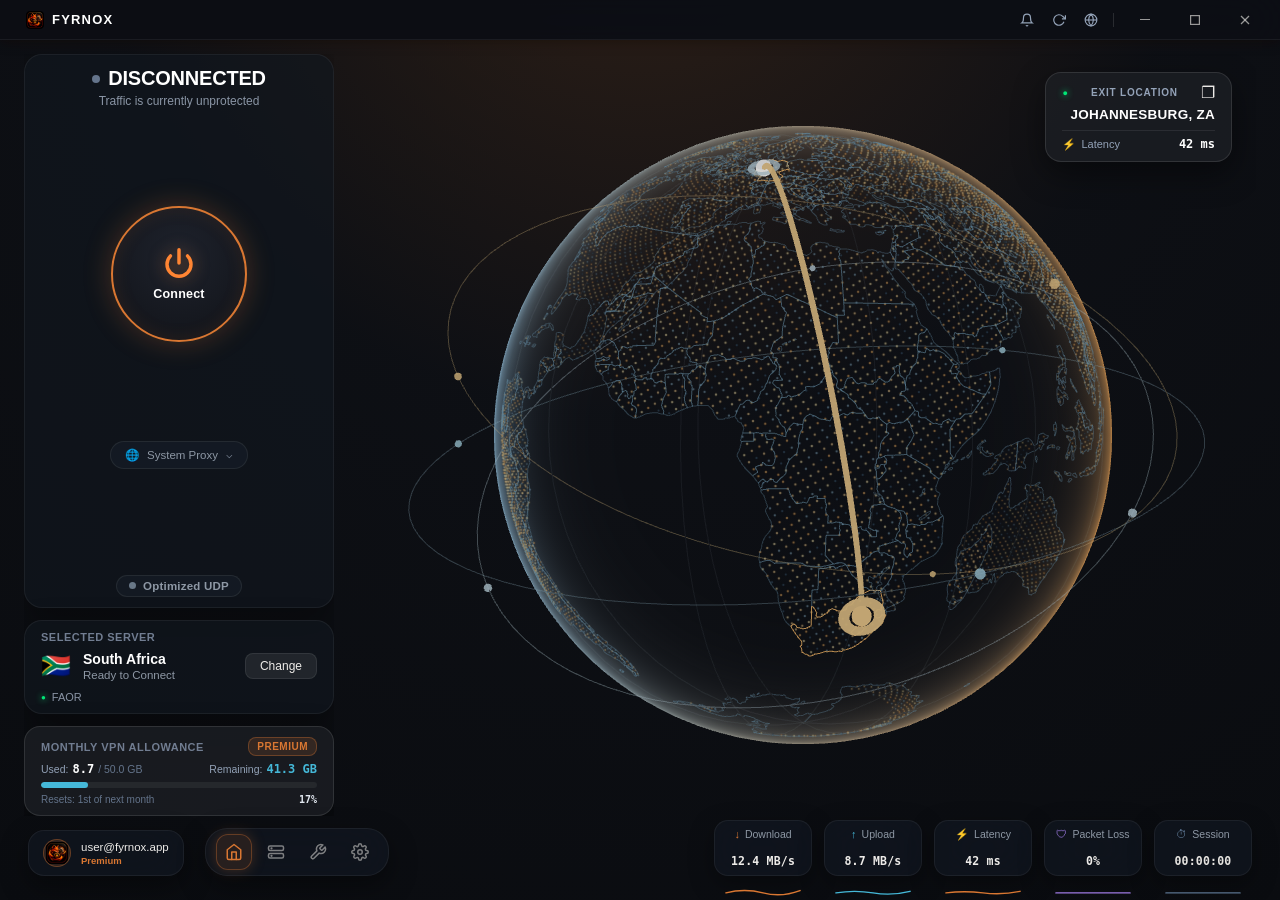
==== commit 5602314a: "feat(core,ui): atomic connection pipeline, spherical Fibonacci globe, dynamic account sync, directio" ====
--- a/cmd/fyrnox/web/index.html
+++ b/cmd/fyrnox/web/index.html
@@ -45,7 +45,6 @@
     
     <!-- DYNAMIC CONTENT VIEW PANE (Layered Hardware-Accelerated Views) -->
     <main class="app-view-container">
-      <div class="view-slider-track" id="view-slider-track">
 
         <!-- ============================================================== -->
         <!-- VIEW 1: DASHBOARD (MODERN GLASS / PREMIUM HYBRID LAYOUT) -->
@@ -77,9 +76,9 @@
                   <div class="connection-status-header">
                     <div class="status-title-row">
                       <span class="status-indicator-dot" id="dash-status-dot"></span>
-                      <h2 class="status-title-text" id="hero-status-title">Disconnected</h2>
+                      <h2 class="status-title-text" id="hero-status-title">DISCONNECTED</h2>
                     </div>
-                    <p class="status-subtitle-text" id="hero-status-sub">Your traffic is not protected</p>
+                    <p class="status-subtitle-text" id="hero-status-sub">Traffic is currently unprotected</p>
                     <span id="hero-status-label" style="display: none;">DISCONNECTED</span>
                   </div>
 
@@ -129,73 +128,71 @@
                 <div class="reference-card selected-server-card">
                   <div class="card-caption">Selected Server</div>
                   <div class="server-info-row">
-                    <div class="server-flag" id="dash-target-flag">🇩🇪</div>
+                    <div class="server-flag" id="dash-target-flag">🇿🇦</div>
                     <div class="server-text-wrap">
-                      <div class="server-name" id="dash-target-name">Germany</div>
-                      <div class="server-city" id="dash-target-city">Frankfurt am Main</div>
-                      <div class="server-tag" id="dash-target-sub" style="display: none;">Anycast - BGP</div>
+                      <div class="server-name" id="dash-target-name">South Africa</div>
+                      <div class="server-city" id="dash-target-city">Ready to Connect</div>
+                      <div class="server-tag" id="dash-target-sub" style="display: none;">FAOR</div>
                     </div>
                     <button type="button" class="card-action-btn" onclick="switchNav('servers')">Change</button>
                   </div>
                   <div class="server-routing-row">
                     <span class="routing-dot">●</span>
-                    <span class="routing-label" id="dash-routing-label">Anycast - BGP</span>
-                  </div>
-                </div>
-
-                <!-- CARD 3: Monthly 50 GB Allowance Card -->
+                    <span class="routing-label" id="dash-routing-label">FAOR</span>
+                  </div>
+                </div>
+
+                <!-- CARD 3: Monthly 50 GB Allowance Card (Matching Authoritative Reference) -->
                 <div class="reference-card monthly-quota-card" id="home-quota-card">
                   <div class="quota-card-header">
-                    <span class="card-caption" data-i18n="quota_card_title">Monthly VPN Allowance</span>
-                    <span class="quota-source-badge estimated" id="quota-source-badge">Estimated local usage</span>
+                    <span class="card-caption" data-i18n="quota_card_title">MONTHLY VPN ALLOWANCE</span>
+                    <span class="quota-source-badge premium" id="quota-source-badge">PREMIUM</span>
                   </div>
                   <div class="quota-metrics-row">
                     <div class="quota-used-col">
                       <span class="quota-label" data-i18n="quota_used_lbl">Used:</span>
-                      <span class="quota-val font-mono" id="quota-used-val">0 B</span>
+                      <span class="quota-val font-mono" id="quota-used-val">8.7</span>
                       <span class="quota-max-lbl" id="quota-max-val">/ 50.0 GB</span>
                     </div>
                     <div class="quota-rem-col">
                       <span class="quota-label" data-i18n="quota_rem_lbl">Remaining:</span>
-                      <span class="quota-rem-val font-mono" id="quota-rem-val">50.0 GB</span>
+                      <span class="quota-rem-val font-mono cyan-highlight" id="quota-rem-val">41.3 GB</span>
                     </div>
                   </div>
                   <div class="quota-progress-track">
-                    <div class="quota-progress-fill" id="quota-progress-fill" style="width: 0%;"></div>
+                    <div class="quota-progress-fill" id="quota-progress-fill" style="width: 17%;"></div>
                   </div>
                   <div class="quota-footer-row">
                     <span class="quota-reset-text" id="quota-reset-text">Resets: 1st of next month</span>
-                    <span class="quota-pct-text font-mono" id="quota-pct-val">0%</span>
-                  </div>
-                </div>
-
-              </div>
-
-              <!-- RIGHT COLUMN: 3D Interactive Earth Hero -->
+                    <span class="quota-pct-text font-mono" id="quota-pct-val">17%</span>
+                  </div>
+                </div>
+
+              </div>
+
+              <!-- RIGHT COLUMN: 3D Interactive Earth Hero (Clean & Dominant) -->
               <div class="dash-right-column">
                 <div class="globe-hero-panel" id="globe-hero-panel">
                   <div id="globe-3d-wrap" class="globe-3d-wrap">
-                    <!-- Three.js Canvas injected dynamically here -->
-                    
-                    <!-- Floating Glass Exit Location Badge matching Reference Image -->
-                    <div class="globe-floating-badge" id="globe-exit-badge">
-                      <div class="badge-status-row">
-                        <span class="badge-status-dot">●</span>
-                        <span class="badge-status-title">EXIT LOCATION</span>
-                      </div>
-                      <div class="badge-location-row">
-                        <span class="badge-country-flag" id="badge-flag">🇩🇪</span>
-                        <span class="badge-city-text" id="badge-city">FRANKFURT, DE</span>
-                      </div>
-                      <div class="badge-metric-row">
-                        <span class="badge-metric-label">
-                          <svg class="badge-bolt-icon" width="12" height="12" viewBox="0 0 24 24" fill="currentColor">
-                            <path d="M13 2L3 14h9l-1 8 10-12h-9l1-8z" />
-                          </svg>
-                          Latency
-                        </span>
-                        <span class="badge-metric-val font-mono" id="badge-latency">42 ms</span>
-                      </div>
+  <!-- Three.js WebGL Earth Canvas dynamically mounted here -->
+                  </div>
+
+                  <!-- Floating Glass Exit Location Badge matching reference -->
+                  <div class="globe-floating-badge" id="floating-exit-badge" onclick="copyExitInfo()">
+                    <div class="badge-status-row">
+                      <span class="badge-status-dot">●</span>
+                      <span class="badge-status-title" data-i18n="badge_exit_loc">EXIT LOCATION</span>
+                      <span class="badge-copy-hint" title="Copy">❐</span>
+                    </div>
+                    <div class="badge-location-row">
+                      <span class="badge-country-flag" id="badge-flag"></span>
+                      <span class="badge-city-text" id="badge-city">JOHANNESBURG, ZA</span>
+                    </div>
+                    <div class="badge-metric-row">
+                      <span class="badge-metric-label">
+                        <span class="badge-bolt-icon">⚡</span> <span data-i18n="badge_latency">Latency</span>
+                      </span>
+                      <span class="badge-metric-val font-mono" id="badge-latency">42 ms</span>
                     </div>
                   </div>
                 </div>
@@ -324,9 +321,330 @@
         <!-- ============================================================== -->
         <!-- VIEW: SPLIT TUNNEL (PER-APP PROCESS ROUTING) -->
         <!-- ============================================================== -->
-        <section id="view-split-tunnel" class="view-panel">
+        <!-- VIEW 3: DIAGNOSTICS -->
+        <!-- ============================================================== -->
+        <section id="view-diagnostics" class="view-panel">
           
-          <!-- Top Control Header for Split Tunnel -->
+          <div class="diag-cards-grid">
+            
+            <div class="diag-component-card">
+              <div class="diag-card-top">
+                <span class="diag-service-name">SOCKS5 Proxy (127.0.0.1:20808)</span>
+                <span class="diag-status-badge pass" id="diag-socks-status">LISTENING</span>
+              </div>
+              <p class="diag-service-desc" data-i18n="diag_socks_desc">Local SOCKS5 proxy engine forwarding TCP connections into Fastly MASQUE tunnel.</p>
+            </div>
+
+            <div class="diag-component-card">
+              <div class="diag-card-top">
+                <span class="diag-service-name">HTTP Connect Proxy (127.0.0.1:20809)</span>
+                <span class="diag-status-badge pass" id="diag-http-status">LISTENING</span>
+              </div>
+              <p class="diag-service-desc" data-i18n="diag_http_desc">WinINet-compatible HTTP CONNECT proxy bridge for Windows system proxy routing.</p>
+            </div>
+
+            <div class="diag-component-card">
+              <div class="diag-card-top">
+                <span class="diag-service-name" data-i18n="diag_tun_name">Wintun Layer-3 Virtual Adapter</span>
+                <span class="diag-status-badge standby" id="diag-tun-status">STANDBY</span>
+              </div>
+              <p class="diag-service-desc" data-i18n="diag_tun_desc">Kernel-level virtual network adapter (Wintun) capturing and routing 100% of all IP packets.</p>
+            </div>
+
+            <div class="diag-component-card">
+              <div class="diag-card-top">
+                <span class="diag-service-name" data-i18n="diag_tls_name">TLS Anti-DPI Fragmentation</span>
+                <span class="diag-status-badge pass" id="diag-tls-status">ACTIVE</span>
+              </div>
+              <p class="diag-service-desc" data-i18n="diag_tls_desc">ClientHello TCP fragmentation actively bypasses SNI inspection and deep packet inspection.</p>
+            </div>
+
+            <div class="diag-component-card">
+              <div class="diag-card-top">
+                <span class="diag-service-name" data-i18n="diag_dns_name">DNS Leak & Hijack Protection</span>
+                <span class="diag-status-badge pass" id="diag-dns-status">PROTECTED</span>
+              </div>
+              <p class="diag-service-desc" data-i18n="diag_dns_desc">Routes DNS requests directly through secure resolvers (1.1.1.1 & 8.8.8.8) to prevent ISP hijacking.</p>
+            </div>
+
+            <div class="diag-component-card">
+              <div class="diag-card-top">
+                <span class="diag-service-name" data-i18n="diag_uac_name">Windows Elevation (UAC)</span>
+                <span class="diag-status-badge neutral" id="diag-admin-status">STANDARD USER</span>
+              </div>
+              <p class="diag-service-desc" data-i18n="diag_uac_desc">Process privilege level. Required for Wintun Layer-3 routing table modifications.</p>
+            </div>
+
+          </div>
+
+          <!-- In-App Sanctions & Service Access Matrix Card -->
+          <div class="service-matrix-card" id="service-matrix-card">
+            <div class="service-matrix-header">
+              <div class="service-matrix-title-wrap">
+                <h3 class="service-matrix-title" data-i18n="diag_matrix_title">In-App Sanctions & Service Access Matrix</h3>
+                <p class="service-matrix-sub" data-i18n="diag_matrix_sub">Real-time probe of geo-restricted and sanctioned platforms routed through the active tunnel</p>
+              </div>
+              <div class="service-matrix-actions">
+                <span class="service-matrix-time" id="matrix-last-updated">Last check: --:--:--</span>
+                <button type="button" class="matrix-check-btn" id="btn-matrix-check" onclick="refreshServiceMatrix()">
+                  <span class="matrix-btn-icon">⚡</span>
+                  <span data-i18n="diag_matrix_check_btn">Run Matrix Check</span>
+                </button>
+              </div>
+            </div>
+            <div class="service-matrix-grid" id="service-matrix-grid">
+              <!-- Dynamically populated items -->
+            </div>
+          </div>
+
+          <!-- Live System Console Logs Box -->
+          <div class="logs-console-section">
+            <div class="logs-console-header">
+              <div class="logs-header-left">
+                <span class="logs-title" data-i18n="lbl_live_logs">Live System Logs</span>
+                <span class="logs-count" id="logs-line-count">0 lines</span>
+              </div>
+              <div class="logs-header-actions">
+                <button class="log-action-btn" onclick="copyLogs()" data-i18n="btn_copy_logs">📋 Copy Logs</button>
+                <button class="log-action-btn" onclick="clearLogs()" data-i18n="btn_clear_logs">🗑️ Clear</button>
+              </div>
+            </div>
+            <div class="logs-terminal-viewport" id="diag-logs-console"></div>
+          </div>
+
+        </section>
+
+        <!-- ============================================================== -->
+        <!-- VIEW 4: SETTINGS -->
+        <!-- ============================================================== -->
+        <section id="view-settings" class="view-panel">
+          
+          <div class="settings-sections-wrap">
+            
+            <!-- LAN Proxy Sharing & Console Hotspot Card -->
+            <div class="settings-group-card lan-sharing-group-card">
+              <div class="settings-card-header-flex">
+                <div>
+                  <h3 class="settings-group-heading" data-i18n="set_heading_lan_share">LAN Proxy Sharing / Console Hotspot (Wi-Fi Sharing)</h3>
+                  <p class="settings-group-desc" data-i18n="set_lan_share_sub">Binds mixed HTTP/SOCKS5 listener to 0.0.0.0 allowing PlayStation, Xbox, Switch, and phones on Wi-Fi to use VPN.</p>
+                </div>
+                <div class="settings-item-control">
+                  <label class="switch-toggle">
+                    <input type="checkbox" id="setting-lan-share" onchange="toggleLANShare(this.checked)">
+                    <span class="switch-slider"></span>
+                  </label>
+                </div>
+              </div>
+
+              <div id="lan-share-details-panel" class="lan-share-details" style="display: none;">
+                <div class="lan-share-columns">
+                  <!-- QR Code Card -->
+                  <div class="lan-qr-box">
+                    <div id="lan-qrcode-container" class="lan-qrcode-render"></div>
+                    <span class="lan-qr-caption" data-i18n="lan_scan_qr">Scan QR Code on mobile or enter proxy on console</span>
+                  </div>
+
+                  <!-- Details & Quick Copy -->
+                  <div class="lan-info-col">
+                    <div class="lan-badge-row">
+                      <span class="lan-status-pill active" id="lan-active-badge">LAN Active</span>
+                      <span class="lan-ip-text">IP: <strong id="lan-ip-val" class="font-mono">192.168.1.x</strong></span>
+                    </div>
+
+                    <div class="lan-endpoints-list">
+                      <div class="lan-endpoint-row">
+                        <div class="lan-ep-desc">
+                          <span class="lan-ep-label">HTTP Proxy (Port 10809)</span>
+                          <span class="lan-ep-url font-mono" id="lan-http-url">http://192.168.1.x:10809</span>
+                        </div>
+                        <button type="button" class="lan-copy-btn" onclick="copyLANEndpoint('http')">Copy HTTP</button>
+                      </div>
+
+                      <div class="lan-endpoint-row">
+                        <div class="lan-ep-desc">
+                          <span class="lan-ep-label">SOCKS5 Proxy (Port 10808)</span>
+                          <span class="lan-ep-url font-mono" id="lan-socks-url">socks5://192.168.1.x:10808</span>
+                        </div>
+                        <button type="button" class="lan-copy-btn" onclick="copyLANEndpoint('socks')">Copy SOCKS5</button>
+                      </div>
+                    </div>
+
+                    <!-- Console Setup Accordion -->
+                    <div class="lan-console-accordion">
+                      <div class="console-tab-header">
+                        <button type="button" class="console-tab-btn active" onclick="switchConsoleTab('ps5')">PS5</button>
+                        <button type="button" class="console-tab-btn" onclick="switchConsoleTab('xbox')">Xbox</button>
+                        <button type="button" class="console-tab-btn" onclick="switchConsoleTab('switch')">Switch</button>
+                      </div>
+                      <div class="console-guide-body font-mono" id="console-guide-body">
+                        Settings → Network → Set Up Internet Connection → Advanced Settings → Proxy: Use → Address: <span id="guide-ip">192.168.x.x</span>, Port: 10809
+                      </div>
+                    </div>
+                  </div>
+                </div>
+              </div>
+            </div>
+
+            <!-- Global Emergency Panic Key & Stealth Mode Card -->
+            <div class="settings-group-card panic-group-card">
+              <div class="settings-card-header-flex">
+                <div>
+                  <h3 class="settings-group-heading" data-i18n="set_heading_panic">Global Emergency Panic Key & Stealth Mode</h3>
+                  <p class="settings-group-desc" data-i18n="set_panic_sub">Press Ctrl + Alt + Shift + X anywhere to immediately sever VPN connections, flush DNS cache, hide window, and remove tray icon.</p>
+                </div>
+                <div class="settings-item-control">
+                  <span class="panic-hotkey-badge font-mono">Ctrl + Alt + Shift + X</span>
+                </div>
+              </div>
+
+              <div class="panic-action-row">
+                <div class="panic-status-indicator">
+                  <span class="panic-dot active">●</span>
+                  <span class="panic-status-text">Win32 Hotkey Hook Active</span>
+                </div>
+                <button type="button" class="panic-test-btn" onclick="triggerPanicTest()" data-i18n="btn_test_panic">Test Panic Lockdown 🚨</button>
+              </div>
+            </div>
+
+            <!-- Connection & Routing Protocols -->
+            <div class="settings-group-card">
+              <h3 class="settings-group-heading" data-i18n="set_heading_routing">Routing Modes & Tunnel Protocol</h3>
+
+              <div class="settings-item-row">
+                <div class="settings-item-desc">
+                  <div class="settings-item-title" data-i18n="set_iran_bypass_title">Direct Routing for Iran Domestic Traffic (Zero-Config)</div>
+                  <div class="settings-item-sub" data-i18n="set_iran_bypass_sub">Bypass domestic banking networks, Shetab gateways, and .ir domains directly without consuming VPN quota</div>
+                </div>
+                <div class="settings-item-control">
+                  <label class="switch-toggle">
+                    <input type="checkbox" id="setting-iran-bypass" checked onchange="saveSettings()">
+                    <span class="switch-slider"></span>
+                  </label>
+                </div>
+              </div>
+
+              <div class="settings-item-row">
+                <div class="settings-item-desc">
+                  <div class="settings-item-title" data-i18n="set_gaming_title">Dedicated Low-Latency Gaming Accelerator</div>
+                  <div class="settings-item-sub" data-i18n="set_gaming_sub">Prioritizes raw UDP packets, enforces MTU 1420 (no fragmentation), and eliminates head-of-line blocking</div>
+                </div>
+                <div class="settings-item-control">
+                  <label class="switch-toggle">
+                    <input type="checkbox" id="setting-gaming-mode" onchange="toggleGamingMode(this.checked)">
+                    <span class="switch-slider"></span>
+                  </label>
+                </div>
+              </div>
+
+              <div class="settings-item-row">
+                <div class="settings-item-desc">
+                  <div class="settings-item-title" data-i18n="set_ip_proto_title">IP Protocol Preference</div>
+                  <div class="settings-item-sub" data-i18n="set_ip_proto_sub">Select address family for VPN transport and leak protection. In System Proxy mode, apps not respecting proxy connect directly. In TUN mode, IPv4 Only prevents IPv6 leaks.</div>
+                  <div class="ip-proto-diagnostics" id="ip-proto-diag">
+                    <span class="diag-badge" id="diag-v4-badge">IPv4: Checking...</span>
+                    <span class="diag-badge" id="diag-v6-badge">IPv6: Checking...</span>
+                    <span class="diag-badge" id="diag-transport-badge" style="display: none;">Transport: Dual</span>
+                  </div>
+                </div>
+                <div class="settings-item-control">
+                  <select id="setting-ip-protocol" class="settings-select" onchange="saveSettings()">
+                    <option value="dual" selected data-i18n="opt_proto_dual">IPv4 + IPv6 (Dual Stack)</option>
+                    <option value="ipv4" data-i18n="opt_proto_ipv4">IPv4 Only</option>
+                    <option value="ipv6" data-i18n="opt_proto_ipv6">IPv6 Only</option>
+                  </select>
+                </div>
+              </div>
+
+              <div class="settings-item-row">
+                <div class="settings-item-desc">
+                  <div class="settings-item-title" data-i18n="set_killswitch_title">Active Kill Switch (Leak Protection)</div>
+                  <div class="settings-item-sub" data-i18n="set_killswitch_sub">Blocks all non-VPN internet traffic automatically if the VPN disconnects unexpectedly or reconnects, preventing IP and DNS leaks. Local LAN is preserved.</div>
+                </div>
+                <div class="settings-item-control">
+                  <label class="switch-toggle">
+                    <input type="checkbox" id="setting-kill-switch" onchange="saveSettings()">
+                    <span class="switch-slider"></span>
+                  </label>
+                </div>
+              </div>
+
+              <div class="settings-item-row">
+                <div class="settings-item-desc">
+                  <div class="settings-item-title" data-i18n="set_autoreconnect_title">Intelligent Auto-Reconnect</div>
+                  <div class="settings-item-sub" data-i18n="set_autoreconnect_sub">Automatically re-establishes the VPN tunnel with exponential backoff if the network drops, sleep-wake occurs, or edge connection stalls.</div>
+                </div>
+                <div class="settings-item-control">
+                  <label class="switch-toggle">
+                    <input type="checkbox" id="setting-auto-reconnect" checked onchange="saveSettings()">
+                    <span class="switch-slider"></span>
+                  </label>
+                </div>
+              </div>
+
+              <div class="settings-item-row">
+                <div class="settings-item-desc">
+                  <div class="settings-item-title" data-i18n="set_tun_title">Wintun Layer-3 TUN Mode</div>
+                  <div class="settings-item-sub" data-i18n="set_tun_sub">Route 100% of all Windows traffic, games, command line tools, and UDP packets</div>
+                </div>
+                <div class="settings-item-control">
+                  <label class="switch-toggle">
+                    <input type="checkbox" id="setting-tun-mode" onchange="toggleTunMode(this.checked)">
+                    <span class="switch-slider"></span>
+                  </label>
+                </div>
+              </div>
+
+              <div class="settings-item-row">
+                <div class="settings-item-desc">
+                  <div class="settings-item-title" data-i18n="set_h3_title">HTTP/3 (QUIC / UDP) Transport</div>
+                  <div class="settings-item-sub" data-i18n="set_h3_sub">Ultra-low latency UDP transport when edge nodes support QUIC (fallback to HTTP/2)</div>
+                </div>
+                <div class="settings-item-control">
+                  <label class="switch-toggle">
+                    <input type="checkbox" id="setting-h3" onchange="saveSettings()">
+                    <span class="switch-slider"></span>
+                  </label>
+                </div>
+              </div>
+
+              <div class="settings-item-row">
+                <div class="settings-item-desc">
+                  <div class="settings-item-title" data-i18n="set_tls_title">TLS ClientHello Fragmentation</div>
+                  <div class="settings-item-sub" data-i18n="set_tls_sub">Evade SNI filtering by fragmenting TLS packets across TCP boundaries (Anti-Censorship)</div>
+                </div>
+                <div class="settings-item-control">
+                  <label class="switch-toggle">
+                    <input type="checkbox" id="setting-tls-frag" checked onchange="saveSettings()">
+                    <span class="switch-slider"></span>
+                  </label>
+                </div>
+              </div>
+
+              <div class="settings-item-row">
+                <div class="settings-item-desc">
+                  <div class="settings-item-title" data-i18n="set_api_proxy_title">Auxiliary Proxy for Authentication</div>
+                  <div class="settings-item-sub" data-i18n="set_api_proxy_sub">Upstream proxy if Mozilla FxA login is blocked by local censorship (e.g. 127.0.0.1:10808)</div>
+                </div>
+                <div class="settings-item-control">
+                  <input type="text" id="setting-api-proxy" class="settings-text-input" placeholder="127.0.0.1:10808" onchange="saveSettings()" style="width: 170px;">
+                </div>
+              </div>
+
+              <div class="settings-item-row" style="flex-direction: column; align-items: flex-start; gap: 8px;">
+                <div class="settings-item-desc" style="width: 100%;">
+                  <div class="settings-item-title" data-i18n="set_bypass_title">System Proxy Direct Bypass Rules</div>
+                  <div class="settings-item-sub" data-i18n="set_bypass_sub">Semicolon- or comma-separated domains/IPs that connect directly without proxying (e.g. *.ir; *.local; 192.168.*)</div>
+                </div>
+                <div class="settings-item-control" style="width: 100%;">
+                  <input type="text" id="setting-bypass-rules" class="settings-text-input" placeholder="<local>;localhost;127.*;10.*;192.168.*" onchange="saveSettings()" style="width: 100%;">
+                </div>
+              </div>
+
+            </div>
+
+            <!-- App Split Tunneling Card -->
+            <div class="settings-group-card split-tunnel-settings-card" id="settings-split-tunnel-card">
+              <!-- Top Control Header for Split Tunnel -->
           <div class="split-controls-card">
             
             <div class="split-header-row">
@@ -427,329 +745,6 @@
             </div>
 
           </div>
-
-        </section>
-
-        <!-- ============================================================== -->
-        <!-- VIEW 3: DIAGNOSTICS -->
-        <!-- ============================================================== -->
-        <section id="view-diagnostics" class="view-panel">
-          
-          <div class="diag-cards-grid">
-            
-            <div class="diag-component-card">
-              <div class="diag-card-top">
-                <span class="diag-service-name">SOCKS5 Proxy (127.0.0.1:20808)</span>
-                <span class="diag-status-badge pass" id="diag-socks-status">LISTENING</span>
-              </div>
-              <p class="diag-service-desc" data-i18n="diag_socks_desc">Local SOCKS5 proxy engine forwarding TCP connections into Fastly MASQUE tunnel.</p>
-            </div>
-
-            <div class="diag-component-card">
-              <div class="diag-card-top">
-                <span class="diag-service-name">HTTP Connect Proxy (127.0.0.1:20809)</span>
-                <span class="diag-status-badge pass" id="diag-http-status">LISTENING</span>
-              </div>
-              <p class="diag-service-desc" data-i18n="diag_http_desc">WinINet-compatible HTTP CONNECT proxy bridge for Windows system proxy routing.</p>
-            </div>
-
-            <div class="diag-component-card">
-              <div class="diag-card-top">
-                <span class="diag-service-name" data-i18n="diag_tun_name">Wintun Layer-3 Virtual Adapter</span>
-                <span class="diag-status-badge standby" id="diag-tun-status">STANDBY</span>
-              </div>
-              <p class="diag-service-desc" data-i18n="diag_tun_desc">Kernel-level virtual network adapter (Wintun) capturing and routing 100% of all IP packets.</p>
-            </div>
-
-            <div class="diag-component-card">
-              <div class="diag-card-top">
-                <span class="diag-service-name" data-i18n="diag_tls_name">TLS Anti-DPI Fragmentation</span>
-                <span class="diag-status-badge pass" id="diag-tls-status">ACTIVE</span>
-              </div>
-              <p class="diag-service-desc" data-i18n="diag_tls_desc">ClientHello TCP fragmentation actively bypasses SNI inspection and deep packet inspection.</p>
-            </div>
-
-            <div class="diag-component-card">
-              <div class="diag-card-top">
-                <span class="diag-service-name" data-i18n="diag_dns_name">DNS Leak & Hijack Protection</span>
-                <span class="diag-status-badge pass" id="diag-dns-status">PROTECTED</span>
-              </div>
-              <p class="diag-service-desc" data-i18n="diag_dns_desc">Routes DNS requests directly through secure resolvers (1.1.1.1 & 8.8.8.8) to prevent ISP hijacking.</p>
-            </div>
-
-            <div class="diag-component-card">
-              <div class="diag-card-top">
-                <span class="diag-service-name" data-i18n="diag_uac_name">Windows Elevation (UAC)</span>
-                <span class="diag-status-badge neutral" id="diag-admin-status">STANDARD USER</span>
-              </div>
-              <p class="diag-service-desc" data-i18n="diag_uac_desc">Process privilege level. Required for Wintun Layer-3 routing table modifications.</p>
-            </div>
-
-          </div>
-
-          <!-- In-App Sanctions & Service Access Matrix Card -->
-          <div class="service-matrix-card" id="service-matrix-card">
-            <div class="service-matrix-header">
-              <div class="service-matrix-title-wrap">
-                <h3 class="service-matrix-title" data-i18n="diag_matrix_title">In-App Sanctions & Service Access Matrix</h3>
-                <p class="service-matrix-sub" data-i18n="diag_matrix_sub">Real-time probe of geo-restricted and sanctioned platforms routed through the active tunnel</p>
-              </div>
-              <div class="service-matrix-actions">
-                <span class="service-matrix-time" id="matrix-last-updated">Last check: --:--:--</span>
-                <button type="button" class="matrix-check-btn" id="btn-matrix-check" onclick="refreshServiceMatrix()">
-                  <span class="matrix-btn-icon">⚡</span>
-                  <span data-i18n="diag_matrix_check_btn">Run Matrix Check</span>
-                </button>
-              </div>
-            </div>
-            <div class="service-matrix-grid" id="service-matrix-grid">
-              <!-- Dynamically populated items -->
-            </div>
-          </div>
-
-          <!-- Live System Console Logs Box -->
-          <div class="logs-console-section">
-            <div class="logs-console-header">
-              <div class="logs-header-left">
-                <span class="logs-title" data-i18n="lbl_live_logs">Live System Logs</span>
-                <span class="logs-count" id="logs-line-count">0 lines</span>
-              </div>
-              <div class="logs-header-actions">
-                <button class="log-action-btn" onclick="copyLogs()" data-i18n="btn_copy_logs">📋 Copy Logs</button>
-                <button class="log-action-btn" onclick="clearLogs()" data-i18n="btn_clear_logs">🗑️ Clear</button>
-              </div>
-            </div>
-            <div class="logs-terminal-viewport" id="diag-logs-console"></div>
-          </div>
-
-        </section>
-
-        <!-- ============================================================== -->
-        <!-- VIEW 4: SETTINGS -->
-        <!-- ============================================================== -->
-        <section id="view-settings" class="view-panel">
-          
-          <div class="settings-sections-wrap">
-            
-            <!-- LAN Proxy Sharing & Console Hotspot Card -->
-            <div class="settings-group-card lan-sharing-group-card">
-              <div class="settings-card-header-flex">
-                <div>
-                  <h3 class="settings-group-heading" data-i18n="set_heading_lan_share">LAN Proxy Sharing / Console Hotspot (Wi-Fi Sharing)</h3>
-                  <p class="settings-group-desc" data-i18n="set_lan_share_sub">Binds mixed HTTP/SOCKS5 listener to 0.0.0.0 allowing PlayStation, Xbox, Switch, and phones on Wi-Fi to use VPN.</p>
-                </div>
-                <div class="settings-item-control">
-                  <label class="switch-toggle">
-                    <input type="checkbox" id="setting-lan-share" onchange="toggleLANShare(this.checked)">
-                    <span class="switch-slider"></span>
-                  </label>
-                </div>
-              </div>
-
-              <div id="lan-share-details-panel" class="lan-share-details" style="display: none;">
-                <div class="lan-share-columns">
-                  <!-- QR Code Card -->
-                  <div class="lan-qr-box">
-                    <div id="lan-qrcode-container" class="lan-qrcode-render"></div>
-                    <span class="lan-qr-caption" data-i18n="lan_scan_qr">Scan QR Code on mobile or enter proxy on console</span>
-                  </div>
-
-                  <!-- Details & Quick Copy -->
-                  <div class="lan-info-col">
-                    <div class="lan-badge-row">
-                      <span class="lan-status-pill active" id="lan-active-badge">LAN Active</span>
-                      <span class="lan-ip-text">IP: <strong id="lan-ip-val" class="font-mono">192.168.1.x</strong></span>
-                    </div>
-
-                    <div class="lan-endpoints-list">
-                      <div class="lan-endpoint-row">
-                        <div class="lan-ep-desc">
-                          <span class="lan-ep-label">HTTP Proxy (Port 10809)</span>
-                          <span class="lan-ep-url font-mono" id="lan-http-url">http://192.168.1.x:10809</span>
-                        </div>
-                        <button type="button" class="lan-copy-btn" onclick="copyLANEndpoint('http')">Copy HTTP</button>
-                      </div>
-
-                      <div class="lan-endpoint-row">
-                        <div class="lan-ep-desc">
-                          <span class="lan-ep-label">SOCKS5 Proxy (Port 10808)</span>
-                          <span class="lan-ep-url font-mono" id="lan-socks-url">socks5://192.168.1.x:10808</span>
-                        </div>
-                        <button type="button" class="lan-copy-btn" onclick="copyLANEndpoint('socks')">Copy SOCKS5</button>
-                      </div>
-                    </div>
-
-                    <!-- Console Setup Accordion -->
-                    <div class="lan-console-accordion">
-                      <div class="console-tab-header">
-                        <button type="button" class="console-tab-btn active" onclick="switchConsoleTab('ps5')">PS5</button>
-                        <button type="button" class="console-tab-btn" onclick="switchConsoleTab('xbox')">Xbox</button>
-                        <button type="button" class="console-tab-btn" onclick="switchConsoleTab('switch')">Switch</button>
-                      </div>
-                      <div class="console-guide-body font-mono" id="console-guide-body">
-                        Settings → Network → Set Up Internet Connection → Advanced Settings → Proxy: Use → Address: <span id="guide-ip">192.168.x.x</span>, Port: 10809
-                      </div>
-                    </div>
-                  </div>
-                </div>
-              </div>
-            </div>
-
-            <!-- Global Emergency Panic Key & Stealth Mode Card -->
-            <div class="settings-group-card panic-group-card">
-              <div class="settings-card-header-flex">
-                <div>
-                  <h3 class="settings-group-heading" data-i18n="set_heading_panic">Global Emergency Panic Key & Stealth Mode</h3>
-                  <p class="settings-group-desc" data-i18n="set_panic_sub">Press Ctrl + Alt + Shift + X anywhere to immediately sever VPN connections, flush DNS cache, hide window, and remove tray icon.</p>
-                </div>
-                <div class="settings-item-control">
-                  <span class="panic-hotkey-badge font-mono">Ctrl + Alt + Shift + X</span>
-                </div>
-              </div>
-
-              <div class="panic-action-row">
-                <div class="panic-status-indicator">
-                  <span class="panic-dot active">●</span>
-                  <span class="panic-status-text">Win32 Hotkey Hook Active</span>
-                </div>
-                <button type="button" class="panic-test-btn" onclick="triggerPanicTest()" data-i18n="btn_test_panic">Test Panic Lockdown 🚨</button>
-              </div>
-            </div>
-
-            <!-- Connection & Routing Protocols -->
-            <div class="settings-group-card">
-              <h3 class="settings-group-heading" data-i18n="set_heading_routing">Routing Modes & Tunnel Protocol</h3>
-
-              <div class="settings-item-row">
-                <div class="settings-item-desc">
-                  <div class="settings-item-title" data-i18n="set_iran_bypass_title">Direct Routing for Iran Domestic Traffic (Zero-Config)</div>
-                  <div class="settings-item-sub" data-i18n="set_iran_bypass_sub">Bypass domestic banking networks, Shetab gateways, and .ir domains directly without consuming VPN quota</div>
-                </div>
-                <div class="settings-item-control">
-                  <label class="switch-toggle">
-                    <input type="checkbox" id="setting-iran-bypass" checked onchange="saveSettings()">
-                    <span class="switch-slider"></span>
-                  </label>
-                </div>
-              </div>
-
-              <div class="settings-item-row">
-                <div class="settings-item-desc">
-                  <div class="settings-item-title" data-i18n="set_gaming_title">Dedicated Low-Latency Gaming Accelerator</div>
-                  <div class="settings-item-sub" data-i18n="set_gaming_sub">Prioritizes raw UDP packets, enforces MTU 1420 (no fragmentation), and eliminates head-of-line blocking</div>
-                </div>
-                <div class="settings-item-control">
-                  <label class="switch-toggle">
-                    <input type="checkbox" id="setting-gaming-mode" onchange="toggleGamingMode(this.checked)">
-                    <span class="switch-slider"></span>
-                  </label>
-                </div>
-              </div>
-
-              <div class="settings-item-row">
-                <div class="settings-item-desc">
-                  <div class="settings-item-title" data-i18n="set_ip_proto_title">IP Protocol Preference</div>
-                  <div class="settings-item-sub" data-i18n="set_ip_proto_sub">Select address family for VPN transport and leak protection. In System Proxy mode, apps not respecting proxy connect directly. In TUN mode, IPv4 Only prevents IPv6 leaks.</div>
-                  <div class="ip-proto-diagnostics" id="ip-proto-diag">
-                    <span class="diag-badge" id="diag-v4-badge">IPv4: Checking...</span>
-                    <span class="diag-badge" id="diag-v6-badge">IPv6: Checking...</span>
-                    <span class="diag-badge" id="diag-transport-badge" style="display: none;">Transport: Dual</span>
-                  </div>
-                </div>
-                <div class="settings-item-control">
-                  <select id="setting-ip-protocol" class="settings-select" onchange="saveSettings()">
-                    <option value="dual" selected data-i18n="opt_proto_dual">IPv4 + IPv6 (Dual Stack)</option>
-                    <option value="ipv4" data-i18n="opt_proto_ipv4">IPv4 Only</option>
-                    <option value="ipv6" data-i18n="opt_proto_ipv6">IPv6 Only</option>
-                  </select>
-                </div>
-              </div>
-
-              <div class="settings-item-row">
-                <div class="settings-item-desc">
-                  <div class="settings-item-title" data-i18n="set_killswitch_title">Active Kill Switch (Leak Protection)</div>
-                  <div class="settings-item-sub" data-i18n="set_killswitch_sub">Blocks all non-VPN internet traffic automatically if the VPN disconnects unexpectedly or reconnects, preventing IP and DNS leaks. Local LAN is preserved.</div>
-                </div>
-                <div class="settings-item-control">
-                  <label class="switch-toggle">
-                    <input type="checkbox" id="setting-kill-switch" onchange="saveSettings()">
-                    <span class="switch-slider"></span>
-                  </label>
-                </div>
-              </div>
-
-              <div class="settings-item-row">
-                <div class="settings-item-desc">
-                  <div class="settings-item-title" data-i18n="set_autoreconnect_title">Intelligent Auto-Reconnect</div>
-                  <div class="settings-item-sub" data-i18n="set_autoreconnect_sub">Automatically re-establishes the VPN tunnel with exponential backoff if the network drops, sleep-wake occurs, or edge connection stalls.</div>
-                </div>
-                <div class="settings-item-control">
-                  <label class="switch-toggle">
-                    <input type="checkbox" id="setting-auto-reconnect" checked onchange="saveSettings()">
-                    <span class="switch-slider"></span>
-                  </label>
-                </div>
-              </div>
-
-              <div class="settings-item-row">
-                <div class="settings-item-desc">
-                  <div class="settings-item-title" data-i18n="set_tun_title">Wintun Layer-3 TUN Mode</div>
-                  <div class="settings-item-sub" data-i18n="set_tun_sub">Route 100% of all Windows traffic, games, command line tools, and UDP packets</div>
-                </div>
-                <div class="settings-item-control">
-                  <label class="switch-toggle">
-                    <input type="checkbox" id="setting-tun-mode" onchange="toggleTunMode(this.checked)">
-                    <span class="switch-slider"></span>
-                  </label>
-                </div>
-              </div>
-
-              <div class="settings-item-row">
-                <div class="settings-item-desc">
-                  <div class="settings-item-title" data-i18n="set_h3_title">HTTP/3 (QUIC / UDP) Transport</div>
-                  <div class="settings-item-sub" data-i18n="set_h3_sub">Ultra-low latency UDP transport when edge nodes support QUIC (fallback to HTTP/2)</div>
-                </div>
-                <div class="settings-item-control">
-                  <label class="switch-toggle">
-                    <input type="checkbox" id="setting-h3" onchange="saveSettings()">
-                    <span class="switch-slider"></span>
-                  </label>
-                </div>
-              </div>
-
-              <div class="settings-item-row">
-                <div class="settings-item-desc">
-                  <div class="settings-item-title" data-i18n="set_tls_title">TLS ClientHello Fragmentation</div>
-                  <div class="settings-item-sub" data-i18n="set_tls_sub">Evade SNI filtering by fragmenting TLS packets across TCP boundaries (Anti-Censorship)</div>
-                </div>
-                <div class="settings-item-control">
-                  <label class="switch-toggle">
-                    <input type="checkbox" id="setting-tls-frag" checked onchange="saveSettings()">
-                    <span class="switch-slider"></span>
-                  </label>
-                </div>
-              </div>
-
-              <div class="settings-item-row">
-                <div class="settings-item-desc">
-                  <div class="settings-item-title" data-i18n="set_api_proxy_title">Auxiliary Proxy for Authentication</div>
-                  <div class="settings-item-sub" data-i18n="set_api_proxy_sub">Upstream proxy if Mozilla FxA login is blocked by local censorship (e.g. 127.0.0.1:10808)</div>
-                </div>
-                <div class="settings-item-control">
-                  <input type="text" id="setting-api-proxy" class="settings-text-input" placeholder="127.0.0.1:10808" onchange="saveSettings()" style="width: 170px;">
-                </div>
-              </div>
-
-              <div class="settings-item-row" style="flex-direction: column; align-items: flex-start; gap: 8px;">
-                <div class="settings-item-desc" style="width: 100%;">
-                  <div class="settings-item-title" data-i18n="set_bypass_title">System Proxy Direct Bypass Rules</div>
-                  <div class="settings-item-sub" data-i18n="set_bypass_sub">Semicolon- or comma-separated domains/IPs that connect directly without proxying (e.g. *.ir; *.local; 192.168.*)</div>
-                </div>
-                <div class="settings-item-control" style="width: 100%;">
-                  <input type="text" id="setting-bypass-rules" class="settings-text-input" placeholder="<local>;localhost;127.*;10.*;192.168.*" onchange="saveSettings()" style="width: 100%;">
-                </div>
-              </div>
-
             </div>
 
             <!-- Appearance & Language -->
@@ -789,11 +784,11 @@
               <h3 class="settings-group-heading" data-i18n="set_heading_account">Mozilla Account & Subscription</h3>
               <div class="settings-item-row">
                 <div class="settings-item-desc">
-                  <div class="settings-item-title" id="settings-user-email" data-i18n="not_logged_in">Not logged in</div>
+                  <div class="settings-item-title" id="settings-user-email">Not logged in</div>
                   <div class="settings-item-sub" data-i18n="quota_desc">50.0 GB/month high-speed Mozilla VPN quota</div>
                 </div>
                 <div class="settings-item-control">
-                  <button class="settings-btn-primary" id="settings-auth-btn" onclick="handleAuthClick()" data-i18n="sign_in">Sign In</button>
+                  <button class="settings-btn-primary" id="settings-auth-btn" onclick="handleAuthClick()">Sign In</button>
                 </div>
               </div>
             </div>
@@ -814,16 +809,26 @@
 
         </section>
 
-            </div><!-- /view-slider-track -->
     </main>
 
-    <!-- UNIFIED SMOKED GLASS BOTTOM DOCK & TELEMETRY ROW (Matching Reference Design) -->
-    <footer class="bottom-bar-unified" id="bottom-bar-unified">
-
-
-      <!-- 2. Navigation Dock Horizontally Centered Under Left Column -->
-      <div class="dock-left-alignment-wrapper">
-        <nav class="nav-dock-pill" id="main-nav-dock">
+        <!-- INDEPENDENT FLOATING BOTTOM COMPONENTS (Matching Final Reference Image) -->
+    <div class="bottom-floating-layer" id="bottom-floating-layer">
+
+      <!-- 1. Independent User Profile Card (Bottom Left) -->
+      <div class="user-profile-badge" id="dash-user-badge">
+        <div class="user-avatar-wrap">
+          <img src="favicon.png" alt="Avatar" class="user-avatar-img">
+        </div>
+        <div class="user-info-wrap">
+          <span class="user-email-text" id="user-email-label">user@fyrnox.app</span>
+          <div class="user-tier-row">
+            <span class="user-tier-pill">Premium</span>
+          </div>
+        </div>
+      </div>
+
+      <!-- 2. Independent Navigation Capsule -->
+      <nav class="nav-dock-pill" id="main-nav-dock" aria-label="Main Navigation">
         <div class="nav-dock-indicator" id="nav-dock-indicator"></div>
         <button type="button" class="dock-item active" data-tab="dashboard" onclick="switchNav('dashboard')" title="Home">
           <svg viewBox="0 0 24 24" width="18" height="18" fill="none" stroke="currentColor" stroke-width="2" stroke-linecap="round" stroke-linejoin="round">
@@ -839,7 +844,7 @@
             <line x1="6" y1="17" x2="6" y2="17" stroke-width="3" />
           </svg>
         </button>
-        <button type="button" class="dock-item" data-tab="diagnostics" onclick="switchNav('diagnostics')" title="Diagnostics">
+        <button type="button" class="dock-item" data-tab="diagnostics" onclick="switchNav('diagnostics')" title="Tools">
           <svg viewBox="0 0 24 24" width="18" height="18" fill="none" stroke="currentColor" stroke-width="2" stroke-linecap="round" stroke-linejoin="round">
             <path d="M14.7 6.3a1 1 0 0 0 0 1.4l1.6 1.6a1 1 0 0 0 1.4 0l3.77-3.77a6 6 0 0 1-7.94 7.94l-6.91 6.91a2.12 2.12 0 0 1-3-3l6.91-6.91a6 6 0 0 1 7.94-7.94l-3.76 3.76z"/>
           </svg>
@@ -851,59 +856,73 @@
           </svg>
         </button>
       </nav>
+
+      <!-- 3. Five Visually Independent Floating Telemetry Cards (No Enclosing Common Bar) -->
+      <div class="telemetry-cluster" id="telemetry-cluster">
+        
+        <!-- 1. Download Card -->
+        <div class="telemetry-card telem-down-card">
+          <div class="telem-header">
+            <span class="telem-icon telem-down-icon">↓</span>
+            <span class="telem-label" data-i18n="traffic_download">Download</span>
+          </div>
+          <div class="telem-value font-mono" id="bottom-down-speed">12.4 MB/s</div>
+          <svg class="telem-sparkline" viewBox="0 0 80 18" preserveAspectRatio="none">
+            <path id="sparkline-down" class="spark-path-down" d="M 0 14 Q 20 8, 40 14 T 80 11" />
+          </svg>
+        </div>
+
+        <!-- 2. Upload Card -->
+        <div class="telemetry-card telem-up-card">
+          <div class="telem-header">
+            <span class="telem-icon telem-up-icon">↑</span>
+            <span class="telem-label" data-i18n="traffic_upload">Upload</span>
+          </div>
+          <div class="telem-value font-mono" id="bottom-up-speed">8.7 MB/s</div>
+          <svg class="telem-sparkline" viewBox="0 0 80 18" preserveAspectRatio="none">
+            <path id="sparkline-up" class="spark-path-up" d="M 0 14 Q 20 10, 40 14 T 80 12" />
+          </svg>
+        </div>
+
+        <!-- 3. Latency Card -->
+        <div class="telemetry-card telem-ping-card" onclick="triggerManualPing()" title="Click to measure real-time latency">
+          <div class="telem-header">
+            <span class="telem-icon telem-ping-icon">⚡</span>
+            <span class="telem-label" data-i18n="traffic_ping">Latency</span>
+          </div>
+          <div class="telem-value font-mono" id="bottom-ping-val">42 ms</div>
+          <svg class="telem-sparkline" viewBox="0 0 80 18" preserveAspectRatio="none">
+            <path id="sparkline-latency" class="spark-path-latency" d="M 0 14 Q 20 11, 40 14 T 80 12" />
+          </svg>
+        </div>
+
+        <!-- 4. Packet Loss Card -->
+        <div class="telemetry-card telem-loss-card">
+          <div class="telem-header">
+            <span class="telem-icon telem-loss-icon">🛡</span>
+            <span class="telem-label">Packet Loss</span>
+          </div>
+          <div class="telem-value font-mono" id="bottom-loss-val">0%</div>
+          <svg class="telem-sparkline" viewBox="0 0 80 18" preserveAspectRatio="none">
+            <path id="sparkline-loss" class="spark-path-loss" d="M 0 14 Q 20 14, 40 14 T 80 14" />
+          </svg>
+        </div>
+
+        <!-- 5. Session Duration Card -->
+        <div class="telemetry-card telem-session-card">
+          <div class="telem-header">
+            <span class="telem-icon telem-session-icon">⏱</span>
+            <span class="telem-label" data-i18n="traffic_session">Session</span>
+          </div>
+          <div class="telem-value font-mono" id="bottom-session-duration">00:00:00</div>
+          <svg class="telem-sparkline" viewBox="0 0 80 18" preserveAspectRatio="none">
+            <path id="sparkline-session" class="spark-path-session" d="M 0 14 Q 20 14, 40 14 T 80 14" />
+          </svg>
+        </div>
+
       </div>
 
-      <!-- 3. Right Telemetry Indicators -->
-      <div class="bottom-telemetry-row">
-        <!-- Download (Brand Amber #D9954B) -->
-        <div class="telemetry-chip down-chip">
-          <div class="chip-top">
-            <span class="chip-arrow down">↓</span>
-            <span class="chip-label" data-i18n="traffic_download">Download</span>
-          </div>
-          <div class="chip-val font-mono" id="bottom-down-speed">—</div>
-        </div>
-
-        <!-- Upload (Brand Blue #83AFCB) -->
-        <div class="telemetry-chip up-chip">
-          <div class="chip-top">
-            <span class="chip-arrow up">↑</span>
-            <span class="chip-label" data-i18n="traffic_upload">Upload</span>
-          </div>
-          <div class="chip-val font-mono" id="bottom-up-speed">—</div>
-        </div>
-
-        <!-- Latency (Interactive Real-Time Check) -->
-        <div class="telemetry-chip ping-chip" id="chip-latency" onclick="triggerManualPing()" title="Click to measure real-time latency">
-          <div class="chip-top">
-            <span class="chip-icon">⚡</span>
-            <span class="chip-label" data-i18n="traffic_ping">Latency</span>
-          </div>
-          <div class="chip-val font-mono" id="bottom-ping-val">—</div>
-        </div>
-
-        <!-- Packet Loss -->
-        <div class="telemetry-chip">
-          <div class="chip-top">
-            <span class="chip-icon">🛡</span>
-            <span class="chip-label">Packet Loss</span>
-          </div>
-          <div class="chip-val font-mono" id="bottom-loss-val">0%</div>
-        </div>
-
-        <!-- Session Duration -->
-        <div class="telemetry-chip session-chip">
-          <div class="chip-top">
-            <span class="chip-icon">🗄</span>
-            <span class="chip-label" data-i18n="traffic_session">Session</span>
-          </div>
-          <div class="chip-val font-mono" id="bottom-session-duration">00:00:00</div>
-        </div>
-
-        <!-- Real-Time Waveform Canvas in Background -->
-        <canvas id="traffic-curve-canvas" class="traffic-curve-canvas" style="display: none;"></canvas>
-      </div>
-    </footer>
+    </div>
 
   </div>
 
--- a/cmd/fyrnox/web/style.css
+++ b/cmd/fyrnox/web/style.css
@@ -2150,6 +2150,17 @@
 .settings-btn-primary:hover {
   background: var(--accent-gold);
   color: #120A08;
+}
+
+.settings-btn-primary.btn-signout {
+  background: rgba(239, 68, 68, 0.15);
+  border-color: rgba(239, 68, 68, 0.35);
+  color: #f87171;
+}
+
+.settings-btn-primary.btn-signout:hover {
+  background: rgba(239, 68, 68, 0.85);
+  color: #ffffff;
 }
 
 /* Switch Toggle Component */
@@ -5476,53 +5487,38 @@
   position: relative;
   overflow: hidden;
   width: 100%;
-  height: calc(100% - 68px);
+  height: calc(100vh - 38px);
+  min-height: 0;
+  display: flex;
+  flex-direction: column;
 }
 
 .view-panel {
-  position: absolute;
-  inset: 0;
-  display: flex;
-  flex-direction: column;
-  opacity: 0;
-  pointer-events: none;
-  transform: translateY(12px) scale(0.98);
-  transition: opacity 320ms var(--ease-ios), 
-              transform 320ms var(--ease-ios), 
-              filter 320ms var(--ease-ios);
-  contain: paint;
-  backface-visibility: hidden;
-  will-change: transform, opacity;
+  display: none;
+  flex-direction: column;
+  width: 100%;
+  height: 100%;
+  box-sizing: border-box;
   overflow-y: auto;
   overflow-x: hidden;
 }
 
 .view-panel.active {
-  opacity: 1;
-  pointer-events: auto;
-  transform: translateY(0) scale(1);
-  filter: blur(0);
-  z-index: 2;
-}
-
-.view-panel.outgoing {
-  opacity: 0;
-  pointer-events: none;
-  transform: scale(0.97);
-  filter: blur(4px);
-  z-index: 1;
+  display: flex;
 }
 
 #view-dashboard {
   overflow: hidden;
   padding: 0;
+  max-width: none;
 }
 
 #view-servers,
-#view-split-tunnel,
 #view-diagnostics,
 #view-settings {
-  padding: 16px 24px;
+  padding: 20px 28px 110px 28px;
+  max-width: 1240px;
+  margin: 0 auto;
 }
 
 /* Dashboard Top Grid: Left Cards Snapped Flush, Right Borderless Globe */
@@ -5559,21 +5555,22 @@
 }
 
 .hero-connect-card {
-  padding: 14px 16px 12px !important;
+  padding: 12px 16px 10px !important;
   display: flex !important;
   flex-direction: column !important;
   align-items: center !important;
   justify-content: space-between !important;
-  flex: 1 1 auto !important;
+  flex: 1 1 0 !important;
+  min-height: 280px !important;
 }
 
 .selected-server-card {
-  padding: 12px 16px !important;
+  padding: 10px 16px !important;
   flex: 0 0 auto !important;
 }
 
 .monthly-quota-card {
-  padding: 12px 16px !important;
+  padding: 10px 16px !important;
   flex: 0 0 auto !important;
 }
 
@@ -5690,16 +5687,12 @@
 
 .nav-dock-indicator {
   position: absolute;
-  top: 4px;
-  left: 6px;
-  width: 40px;
-  height: 40px;
   border-radius: 50%;
   background: radial-gradient(circle, rgba(217, 149, 75, 0.35) 0%, rgba(217, 149, 75, 0.12) 65%, transparent 100%);
   box-shadow: 0 0 16px rgba(217, 149, 75, 0.40), inset 0 0 8px rgba(217, 149, 75, 0.30);
   border: 1px solid rgba(217, 149, 75, 0.40);
   pointer-events: none;
-  transition: transform 280ms cubic-bezier(0.2, 0.9, 0.1, 1), width 200ms ease;
+  transition: left 240ms cubic-bezier(0.2, 0.9, 0.1, 1), top 240ms cubic-bezier(0.2, 0.9, 0.1, 1), width 200ms ease, height 200ms ease;
   z-index: 1;
 }
 
@@ -5801,12 +5794,13 @@
 .nav-dock-pill,
 .user-profile-badge,
 .globe-floating-badge {
-  background: rgba(38, 39, 43, 0.62) !important;
-  backdrop-filter: blur(28px) saturate(140%) !important;
-  -webkit-backdrop-filter: blur(28px) saturate(140%) !important;
-  border: 1px solid rgba(229, 227, 223, 0.08) !important;
-  box-shadow: 0 12px 32px 0 rgba(0, 0, 0, 0.37) !important;
-  border-radius: 20px !important;
+  background: rgba(30, 32, 38, 0.72) !important;
+  backdrop-filter: blur(24px) saturate(140%) !important;
+  -webkit-backdrop-filter: blur(24px) saturate(140%) !important;
+  border: 1px solid rgba(229, 227, 223, 0.12) !important;
+  box-shadow: 0 12px 32px 0 rgba(0, 0, 0, 0.45) !important;
+  border-radius: 16px !important;
+  pointer-events: auto !important;
 }
 
 .globe-hero-panel,
@@ -5872,90 +5866,115 @@
 
 
 /* ==========================================================================
-   DUAL-MODE IOS HORIZONTAL PAGE SLIDER & GLOBE CONTAINER FIXES
+   ISOLATED FLOATING DOCK, INDEPENDENT TELEMETRY, & FULL-HEIGHT ROUTER VIEWS
    ========================================================================== */
 .app-view-container {
   position: relative !important;
+  width: 100vw !important;
+  height: 100vh !important;
+  overflow: hidden !important;
+  padding: 0 !important;
+  margin: 0 !important;
+}
+
+/* Clean Deterministic SPA View Panel Visibility & Clearance */
+.app-view-container {
+  flex: 1 1 0 !important;
+  min-height: 0 !important;
+  height: calc(100vh - 38px) !important;
+  max-height: calc(100vh - 38px) !important;
+  display: flex !important;
+  flex-direction: column !important;
+  overflow: hidden !important;
+  padding: 0 !important;
+  position: relative !important;
+  width: 100vw !important;
+  box-sizing: border-box !important;
+}
+
+.view-panel {
+  display: none !important;
   width: 100% !important;
-  height: calc(100vh - 38px) !important;
-  overflow: hidden !important;
-}
-
-.view-slider-track {
-  display: flex !important;
-  width: 400% !important; /* 4 views * 100% */
   height: 100% !important;
-  will-change: transform;
-  transform: translate3d(0%, 0, 0);
-  transition: transform 320ms cubic-bezier(0.16, 1, 0.3, 1);
-}
-
-.view-slider-track.is-dragging {
-  transition: none !important;
-}
-
-.view-panel {
-  width: 25% !important; /* 100% of viewport */
-  height: 100% !important;
+  box-sizing: border-box !important;
+  overflow-y: auto !important;
+  overflow-x: hidden !important;
+  contain: none !important;
+  filter: none !important;
   position: relative !important;
-  inset: auto !important;
   opacity: 1 !important;
   pointer-events: auto !important;
-  transform: none !important;
-  filter: none !important;
-  contain: none !important;
+}
+
+.view-panel.active {
+  display: flex !important;
+  flex-direction: column !important;
+}
+
+#view-dashboard.active {
+  display: flex !important;
+  overflow: hidden !important;
+  padding: 0 !important;
+  max-width: none !important;
+  margin: 0 !important;
+}
+
+#view-servers.active,
+#view-diagnostics.active,
+#view-settings.active {
+  display: flex !important;
+  padding: 20px 28px 110px 28px !important;
+  max-width: 1240px !important;
+  margin: 0 auto !important;
   overflow-y: auto !important;
-  overflow-x: hidden !important;
-  padding-bottom: 74px !important; /* clearance for bottom bar */
-  box-sizing: border-box !important;
-}
-
-#view-dashboard {
-  overflow: hidden !important;
-  padding-bottom: 0 !important;
+}
+
+/* Split Tunneling inside Settings */
+.split-tunnel-settings-card {
+  padding: 0 !important;
+  background: transparent !important;
+  border: none !important;
+  box-shadow: none !important;
+  gap: 16px !important;
+}
+
+.split-tunnel-settings-card .split-controls-card {
+  margin-bottom: 0 !important;
 }
 
 /* 3D Globe Right Column & WebGL Container Guarantees */
 .dash-hero-grid {
   display: grid !important;
   grid-template-columns: 310px 1fr !important;
-  gap: 20px !important;
+  gap: 16px !important;
   width: 100% !important;
-  height: calc(100% - 64px) !important;
-  min-height: 480px !important;
-  padding: 12px 20px 0 20px !important;
+  height: calc(100vh - 38px) !important;
+  max-height: calc(100vh - 38px) !important;
+  min-height: 0 !important;
+  padding: 14px 24px 84px 24px !important;
   box-sizing: border-box !important;
-  overflow: visible !important;
-}
-
-.dash-right-column {
-  position: relative !important;
-  width: 100% !important;
-  height: 100% !important;
-  min-height: 460px !important;
-  display: flex !important;
-  flex-direction: column !important;
-  flex: 1 1 auto !important;
-  overflow: visible !important;
-}
-
+  overflow: hidden !important;
+}
+
+.dash-right-column,
 .globe-hero-panel {
   position: relative !important;
   width: 100% !important;
   height: 100% !important;
-  min-height: 460px !important;
+  min-height: 0 !important;
   display: flex !important;
+  flex-direction: column !important;
   flex: 1 1 auto !important;
   background: transparent !important;
   border: none !important;
   box-shadow: none !important;
-  overflow: visible !important;
+  overflow: hidden !important;
 }
 
 .globe-3d-wrap {
   width: 100% !important;
   height: 100% !important;
-  min-height: 460px !important;
+  min-height: 100% !important;
   position: relative !important;
   display: block !important;
   cursor: grab;
@@ -5975,42 +5994,672 @@
   outline: none !important;
 }
 
-/* Fixed, Centered, and Isolated Navigation Dock under Left Column */
+/* Revert & Isolate: Bottom Bar Transparent Passthrough */
 .bottom-bar-unified {
   position: fixed !important;
   bottom: 0 !important;
   left: 0 !important;
   width: 100vw !important;
-  height: 64px !important;
+  height: 0 !important;
+  pointer-events: none !important;
+  background: transparent !important;
+  border: none !important;
+  box-shadow: none !important;
+  z-index: 9999 !important;
+  display: block !important;
+  padding: 0 !important;
+}
+
+.dock-left-alignment-wrapper {
+  display: contents !important;
+  pointer-events: none !important;
+}
+
+/* 1. Isolated Floating Navigation Dock (Left) */
+.nav-dock-pill {
+  position: fixed !important;
+  bottom: 28px !important;
+  left: 230px !important;
+  z-index: 9999 !important;
+  border-radius: 24px !important;
+  background: rgba(38, 39, 43, 0.62) !important;
+  backdrop-filter: blur(28px) saturate(140%) !important;
+  -webkit-backdrop-filter: blur(28px) saturate(140%) !important;
+  border: 1px solid rgba(229, 227, 223, 0.08) !important;
+  box-shadow: 0 12px 32px 0 rgba(0, 0, 0, 0.37) !important;
+  width: max-content !important;
+  pointer-events: auto !important;
+  margin: 0 !important;
+  touch-action: none;
+  user-select: none;
+  display: flex !important;
+  align-items: center !important;
+  padding: 6px 12px !important;
+  gap: 8px !important;
+}
+
+/* 2. Isolated Floating Telemetry (Right) */
+.bottom-telemetry-row {
+  position: fixed !important;
+  bottom: 32px !important;
+  right: 32px !important;
+  z-index: 9999 !important;
+  display: flex !important;
+  align-items: center !important;
+  gap: 16px !important;
+  background: transparent !important;
+  border: none !important;
+  box-shadow: none !important;
+  pointer-events: auto !important;
+}
+
+.telemetry-chip.down-chip .chip-arrow,
+.telemetry-chip.down-chip .chip-val {
+  color: #D9954B !important;
+}
+
+.telemetry-chip.up-chip .chip-arrow,
+.telemetry-chip.up-chip .chip-val {
+  color: #83AFCB !important;
+}
+
+/* ========================================================================== */
+/* REFERENCE MATCH REFINEMENT: RIGHT DOCK, USER BADGE & EXIT BADGE            */
+/* ========================================================================== */
+
+/* 1. Right Secondary Navigation Menu (Servers, Diagnostics, Settings) */
+.dash-right-nav-dock {
+  position: absolute !important;
+  right: 28px !important;
+  top: 50% !important;
+  transform: translateY(-50%) !important;
   z-index: 100 !important;
+  display: flex !important;
+  flex-direction: column !important;
+  gap: 12px !important;
+  padding: 10px 8px !important;
+  background: rgba(30, 32, 38, 0.72) !important;
+  backdrop-filter: blur(24px) saturate(140%) !important;
+  -webkit-backdrop-filter: blur(24px) saturate(140%) !important;
+  border: 1px solid rgba(229, 227, 223, 0.12) !important;
+  border-radius: 20px !important;
+  box-shadow: 0 12px 32px 0 rgba(0, 0, 0, 0.45) !important;
+}
+
+.right-dock-item {
+  background: transparent !important;
+  border: none !important;
+  color: rgba(229, 227, 223, 0.65) !important;
+  width: 38px !important;
+  height: 38px !important;
+  border-radius: 12px !important;
+  display: flex !important;
+  align-items: center !important;
+  justify-content: center !important;
+  cursor: pointer !important;
+  transition: all 0.2s cubic-bezier(0.16, 1, 0.3, 1) !important;
+}
+
+.right-dock-item:hover {
+  color: #E5E3DF !important;
+  background: rgba(255, 255, 255, 0.08) !important;
+}
+
+.right-dock-item.active {
+  color: #D9954B !important;
+  background: rgba(217, 149, 75, 0.15) !important;
+}
+
+/* 2. User Profile Badge (Bottom Left, matching Reference Image) */
+.user-profile-badge {
+  position: fixed !important;
+  bottom: 28px !important;
+  left: 28px !important;
+  z-index: 9999 !important;
+  display: flex !important;
+  align-items: center !important;
+  gap: 10px !important;
+  padding: 8px 14px !important;
+  background: rgba(30, 32, 38, 0.72) !important;
+  backdrop-filter: blur(24px) saturate(140%) !important;
+  -webkit-backdrop-filter: blur(24px) saturate(140%) !important;
+  border: 1px solid rgba(229, 227, 223, 0.12) !important;
+  border-radius: 16px !important;
+  box-shadow: 0 12px 32px 0 rgba(0, 0, 0, 0.45) !important;
+}
+
+.user-avatar-wrap {
+  width: 28px !important;
+  height: 28px !important;
+  border-radius: 50% !important;
+  overflow: hidden !important;
+  background: #2a2c33 !important;
+  border: 1px solid rgba(229, 227, 223, 0.15) !important;
+  display: flex !important;
+  align-items: center !important;
+  justify-content: center !important;
+}
+
+.user-avatar-img {
+  width: 100% !important;
+  height: 100% !important;
+  object-fit: cover !important;
+}
+
+.user-info-wrap {
+  display: flex !important;
+  flex-direction: column !important;
+  gap: 2px !important;
+}
+
+.user-email-text {
+  font-size: 12px !important;
+  font-weight: 500 !important;
+  color: #E5E3DF !important;
+  line-height: 1.1 !important;
+}
+
+.user-tier-row {
+  display: flex !important;
+  align-items: center !important;
+  gap: 6px !important;
+}
+
+.user-tier-pill {
+  font-size: 10px !important;
+  color: #D9954B !important;
+  font-weight: 600 !important;
+  line-height: 1 !important;
+}
+
+.user-tier-indicator {
+  width: 18px !important;
+  height: 3px !important;
+  background: #D9954B !important;
+  border-radius: 2px !important;
+}
+
+.app-version-caption {
+  position: absolute !important;
+  bottom: -18px !important;
+  left: 6px !important;
+  font-size: 11px !important;
+  color: rgba(229, 227, 223, 0.38) !important;
+  font-family: var(--font-mono, monospace) !important;
+}
+
+/* 3. Exit Location Badge Polish */
+.badge-status-row {
   display: flex !important;
   align-items: center !important;
   justify-content: space-between !important;
-  padding: 0 20px !important;
-  background: rgba(18, 20, 26, 0.75) !important;
-  backdrop-filter: blur(28px) saturate(140%) !important;
-  -webkit-backdrop-filter: blur(28px) saturate(140%) !important;
-  border-top: 1px solid var(--glass-border) !important;
+  width: 100% !important;
+}
+
+.badge-status-left {
+  display: flex !important;
+  align-items: center !important;
+  gap: 6px !important;
+}
+
+.badge-copy-btn {
+  background: transparent !important;
+  border: none !important;
+  color: rgba(229, 227, 223, 0.5) !important;
+  cursor: pointer !important;
+  padding: 2px !important;
+  display: flex !important;
+  align-items: center !important;
+  justify-content: center !important;
+  border-radius: 4px !important;
+  transition: color 0.15s ease !important;
+}
+
+.badge-copy-btn:hover {
+  color: #E5E3DF !important;
+}
+
+.badge-country-code {
+  font-weight: 700 !important;
+  font-size: 13px !important;
+  color: #E5E3DF !important;
+  letter-spacing: 0.5px !important;
+  margin-right: 6px !important;
+}
+
+/* ========================================================================== */
+/* FYRNOX RESTRAINED LIQUID GLASS THEME & FLOATING ARCHITECTURE               */
+/* ========================================================================== */
+
+:root {
+  --bg-deep: #080B10;
+  --bg-card: rgba(17, 23, 32, 0.65);
+  --bg-card-hover: rgba(23, 30, 42, 0.75);
+  --border-subtle: rgba(255, 255, 255, 0.06);
+  --border-focus: rgba(217, 119, 50, 0.45);
+  --accent-amber: #D97732;
+  --accent-cyan: #45B8D8;
+  --accent-purple: #9D7AE2;
+  --accent-slate: #5A738E;
+  --text-primary: #EDEBE8;
+  --text-muted: #8E98A5;
+}
+
+body {
+  background: #080B10 radial-gradient(circle at 75% 40%, rgba(20, 28, 42, 0.45) 0%, #080B10 70%) no-repeat !important;
+  color: var(--text-primary) !important;
+}
+
+/* Glass Panels with Restrained Blur and Thin Borders */
+.reference-card,
+.service-matrix-card,
+.diag-component-card,
+.settings-group-card,
+.server-card {
+  background: rgba(17, 23, 32, 0.65) !important;
+  backdrop-filter: blur(24px) saturate(130%) !important;
+  -webkit-backdrop-filter: blur(24px) saturate(130%) !important;
+  border: 1px solid rgba(255, 255, 255, 0.06) !important;
+  border-radius: 18px !important;
+  box-shadow: 0 10px 30px rgba(0, 0, 0, 0.35) !important;
+}
+
+/* Connect Card Styling */
+.circular-connect-btn.disconnected {
+  border: 2px solid #D97732 !important;
+  box-shadow: 0 0 28px rgba(217, 119, 50, 0.28), inset 0 0 18px rgba(217, 119, 50, 0.12) !important;
+}
+
+.circular-connect-btn.disconnected .connect-power-icon svg {
+  color: #D97732 !important;
+  filter: drop-shadow(0 0 8px rgba(217, 119, 50, 0.5));
+}
+
+.circular-connect-btn.connected {
+  border: 2px solid #38A169 !important;
+  box-shadow: 0 0 28px rgba(56, 161, 105, 0.32), inset 0 0 18px rgba(56, 161, 105, 0.15) !important;
+}
+
+/* Mode pill and Fallback pill */
+.mode-pill-btn,
+.transport-fallback-pill {
+  background: rgba(22, 29, 39, 0.7) !important;
+  border: 1px solid rgba(255, 255, 255, 0.07) !important;
+  border-radius: 20px !important;
+  color: var(--text-muted) !important;
+  font-size: 11.5px !important;
+}
+
+.transport-fallback-pill .fallback-dot {
+  background: #687787 !important;
+}
+
+/* Selected Server Card */
+.selected-server-card .server-name {
+  color: #FFFFFF !important;
+  font-weight: 600 !important;
+  font-size: 14px !important;
+}
+
+.selected-server-card .server-city {
+  color: var(--text-muted) !important;
+  font-size: 11.5px !important;
+}
+
+.selected-server-card .card-action-btn {
+  background: rgba(255, 255, 255, 0.08) !important;
+  border: 1px solid rgba(255, 255, 255, 0.08) !important;
+  color: #EDEBE8 !important;
+  border-radius: 8px !important;
+  padding: 5px 14px !important;
+  font-size: 12px !important;
+  transition: all 0.2s ease !important;
+}
+
+.selected-server-card .card-action-btn:hover {
+  background: rgba(255, 255, 255, 0.14) !important;
+}
+
+/* Monthly Quota Card */
+.quota-source-badge.premium {
+  background: rgba(217, 119, 50, 0.14) !important;
+  border: 1px solid rgba(217, 119, 50, 0.35) !important;
+  color: #D97732 !important;
+  font-weight: 700 !important;
+  font-size: 10px !important;
+  letter-spacing: 0.5px !important;
+  padding: 3px 8px !important;
+  border-radius: 8px !important;
+}
+
+.cyan-highlight {
+  color: #45B8D8 !important;
+}
+
+.quota-progress-track {
+  background: rgba(255, 255, 255, 0.06) !important;
+  border-radius: 6px !important;
+  height: 6px !important;
+  overflow: hidden !important;
+}
+
+.quota-progress-fill {
+  background: #45B8D8 !important;
+  border-radius: 6px !important;
+  height: 100% !important;
+}
+
+/* ========================================================================== */
+/* BOTTOM FLOATING LAYER (3 INDEPENDENT GROUPS, NO COMMON ENCLOSING BAR)      */
+/* ========================================================================== */
+
+.bottom-floating-layer {
+  position: fixed !important;
+  bottom: 0 !important;
+  left: 0 !important;
+  width: 100vw !important;
+  height: 0 !important;
+  pointer-events: none !important;
+  z-index: 1000 !important;
+}
+
+/* 1. Independent User Profile Card (Bottom Left) */
+.user-profile-badge {
+  position: fixed !important;
+  bottom: 24px !important;
+  left: 28px !important;
+  z-index: 1000 !important;
+  pointer-events: auto !important;
+  display: flex !important;
+  align-items: center !important;
+  gap: 10px !important;
+  padding: 8px 14px !important;
+  background: rgba(17, 23, 32, 0.72) !important;
+  backdrop-filter: blur(24px) saturate(130%) !important;
+  -webkit-backdrop-filter: blur(24px) saturate(130%) !important;
+  border: 1px solid rgba(255, 255, 255, 0.06) !important;
+  border-radius: 16px !important;
+  box-shadow: 0 10px 28px rgba(0, 0, 0, 0.4) !important;
+}
+
+.user-avatar-wrap {
+  width: 28px !important;
+  height: 28px !important;
+  border-radius: 50% !important;
+  background: rgba(217, 119, 50, 0.15) !important;
+  border: 1px solid rgba(217, 119, 50, 0.35) !important;
+  display: flex !important;
+  align-items: center !important;
+  justify-content: center !important;
+  overflow: hidden !important;
+}
+
+.user-avatar-img {
+  width: 22px !important;
+  height: 22px !important;
+}
+
+.user-info-wrap {
+  display: flex !important;
+  flex-direction: column !important;
+  gap: 2px !important;
+}
+
+.user-email-text {
+  font-size: 11.5px !important;
+  font-weight: 500 !important;
+  color: #EDEBE8 !important;
+}
+
+.user-tier-pill {
+  font-size: 9.5px !important;
+  font-weight: 700 !important;
+  color: #D97732 !important;
+}
+
+/* 2. Independent Navigation Capsule */
+.nav-dock-pill {
+  position: fixed !important;
+  bottom: 24px !important;
+  left: 205px !important;
+  z-index: 1000 !important;
+  pointer-events: auto !important;
+  display: flex !important;
+  align-items: center !important;
+  padding: 6px 10px !important;
+  gap: 6px !important;
+  background: rgba(17, 23, 32, 0.72) !important;
+  backdrop-filter: blur(24px) saturate(130%) !important;
+  -webkit-backdrop-filter: blur(24px) saturate(130%) !important;
+  border: 1px solid rgba(255, 255, 255, 0.06) !important;
+  border-radius: 22px !important;
+  box-shadow: 0 10px 28px rgba(0, 0, 0, 0.4) !important;
+  width: max-content !important;
+}
+
+.dock-item {
+  background: transparent !important;
+  border: none !important;
+  color: rgba(237, 235, 232, 0.5) !important;
+  width: 36px !important;
+  height: 36px !important;
+  border-radius: 12px !important;
+  display: flex !important;
+  align-items: center !important;
+  justify-content: center !important;
+  cursor: pointer !important;
+  transition: all 0.2s cubic-bezier(0.16, 1, 0.3, 1) !important;
+  position: relative !important;
+  z-index: 2 !important;
+}
+
+.dock-item:hover {
+  color: #EDEBE8 !important;
+}
+
+.dock-item.active {
+  color: #D97732 !important;
+}
+
+.nav-dock-indicator {
+  position: absolute !important;
+  background: rgba(217, 119, 50, 0.12) !important;
+  border: 1px solid rgba(217, 119, 50, 0.35) !important;
+  border-radius: 12px !important;
+  box-shadow: 0 0 14px rgba(217, 119, 50, 0.25) !important;
+  transition: left 240ms cubic-bezier(0.16, 1, 0.3, 1), width 240ms cubic-bezier(0.16, 1, 0.3, 1) !important;
+  z-index: 1 !important;
+  pointer-events: none !important;
+}
+
+/* 3. Five Visually Independent Floating Telemetry Cards */
+.telemetry-cluster {
+  position: fixed !important;
+  bottom: 24px !important;
+  right: 28px !important;
+  z-index: 1000 !important;
+  pointer-events: none !important;
+  display: flex !important;
+  align-items: center !important;
+  gap: 12px !important;
+  background: transparent !important;
+  border: none !important;
+  box-shadow: none !important;
+}
+
+.telemetry-card {
+  pointer-events: auto !important;
+  background: rgba(17, 23, 32, 0.72) !important;
+  backdrop-filter: blur(24px) saturate(130%) !important;
+  -webkit-backdrop-filter: blur(24px) saturate(130%) !important;
+  border: 1px solid rgba(255, 255, 255, 0.06) !important;
+  border-radius: 14px !important;
+  box-shadow: 0 8px 24px rgba(0, 0, 0, 0.35) !important;
+  padding: 7px 11px 6px 11px !important;
+  min-width: 98px !important;
+  height: 56px !important;
+  display: flex !important;
+  flex-direction: column !important;
+  justify-content: space-between !important;
   box-sizing: border-box !important;
-  pointer-events: auto !important;
-}
-
-.dock-left-alignment-wrapper {
-  width: 310px !important;
+  transition: transform 0.2s ease, border-color 0.2s ease !important;
+}
+
+.telemetry-card:hover {
+  transform: translateY(-2px) !important;
+  border-color: rgba(255, 255, 255, 0.12) !important;
+}
+
+.telem-header {
   display: flex !important;
-  justify-content: center !important;
   align-items: center !important;
-  pointer-events: auto !important;
-}
-
-.nav-dock-pill {
-  margin: 0 !important;
-  background: rgba(38, 39, 43, 0.62) !important;
-  backdrop-filter: blur(28px) saturate(140%) !important;
-  -webkit-backdrop-filter: blur(28px) saturate(140%) !important;
-  border: 1px solid rgba(255, 255, 255, 0.08) !important;
-  box-shadow: 0 10px 28px rgba(0, 0, 0, 0.40) !important;
-  border-radius: 18px !important;
-  touch-action: none;
-  user-select: none;
-}
+  gap: 5px !important;
+}
+
+.telem-icon {
+  font-size: 11px !important;
+  line-height: 1 !important;
+}
+
+.telem-label {
+  font-size: 10.5px !important;
+  color: var(--text-muted) !important;
+  font-weight: 500 !important;
+}
+
+.telem-value {
+  font-size: 11.5px !important;
+  font-weight: 600 !important;
+  color: #EDEBE8 !important;
+  letter-spacing: 0.2px !important;
+}
+
+/* Telemetry Card Specific Accent Colors matching Reference */
+.telem-down-icon { color: #D97732 !important; }
+.telem-up-icon { color: #45B8D8 !important; }
+.telem-ping-icon { color: #D97732 !important; }
+.telem-loss-icon { color: #9D7AE2 !important; }
+.telem-session-icon { color: #5A738E !important; }
+
+/* SVG Sparklines */
+.telem-sparkline {
+  width: 100% !important;
+  height: 14px !important;
+  display: block !important;
+  overflow: visible !important;
+}
+
+.spark-path-down {
+  stroke: #D97732 !important;
+  stroke-width: 1.8 !important;
+  fill: none !important;
+  stroke-linecap: round !important;
+  stroke-linejoin: round !important;
+}
+
+.spark-path-up {
+  stroke: #45B8D8 !important;
+  stroke-width: 1.8 !important;
+  fill: none !important;
+  stroke-linecap: round !important;
+  stroke-linejoin: round !important;
+}
+
+.spark-path-latency {
+  stroke: #D97732 !important;
+  stroke-width: 1.8 !important;
+  fill: none !important;
+  stroke-linecap: round !important;
+  stroke-linejoin: round !important;
+}
+
+.spark-path-loss {
+  stroke: #9D7AE2 !important;
+  stroke-width: 1.8 !important;
+  fill: none !important;
+  stroke-linecap: round !important;
+  stroke-linejoin: round !important;
+}
+
+.spark-path-session {
+  stroke: #5A738E !important;
+  stroke-width: 1.8 !important;
+  fill: none !important;
+  stroke-linecap: round !important;
+  stroke-linejoin: round !important;
+}
+
+/* ========================================================================== */
+/* SMOOTH NAVIGATION TRANSITIONS & REDUCED MOTION                             */
+/* ========================================================================== */
+
+@keyframes viewSlideInRight {
+  0% {
+    opacity: 0;
+    transform: translate3d(28px, 0, 0);
+  }
+  100% {
+    opacity: 1;
+    transform: translate3d(0, 0, 0);
+  }
+}
+
+@keyframes viewSlideInLeft {
+  0% {
+    opacity: 0;
+    transform: translate3d(-28px, 0, 0);
+  }
+  100% {
+    opacity: 1;
+    transform: translate3d(0, 0, 0);
+  }
+}
+
+.view-panel {
+  will-change: transform, opacity;
+  transform: translateZ(0);
+}
+
+.view-panel.active {
+  display: flex !important;
+  animation: viewSlideInRight 220ms cubic-bezier(0.16, 1, 0.3, 1) forwards !important;
+}
+
+.view-panel.active.slide-in-right {
+  animation: viewSlideInRight 220ms cubic-bezier(0.16, 1, 0.3, 1) forwards !important;
+}
+
+.view-panel.active.slide-in-left {
+  animation: viewSlideInLeft 220ms cubic-bezier(0.16, 1, 0.3, 1) forwards !important;
+}
+
+@media (prefers-reduced-motion: reduce) {
+  .view-panel.active {
+    animation: none !important;
+  }
+  .nav-dock-indicator {
+    transition: none !important;
+  }
+  .telemetry-card {
+    transition: none !important;
+  }
+}
+
+/* Server Selection Radio Indicator */
+.server-selection-indicator {
+  width: 14px;
+  height: 14px;
+  border-radius: 50%;
+  border: 1.5px solid rgba(255, 255, 255, 0.28);
+  background: transparent;
+  display: inline-block;
+  flex-shrink: 0;
+  transition: all 0.2s cubic-bezier(0.16, 1, 0.3, 1);
+  margin-right: 4px;
+}
+.server-selection-indicator.selected,
+.server-row-card.selected .server-selection-indicator {
+  border-color: var(--accent-gold, #ff9400);
+  background: radial-gradient(circle, #ff9400 48%, transparent 52%);
+  box-shadow: 0 0 8px rgba(255, 148, 0, 0.65);
+}
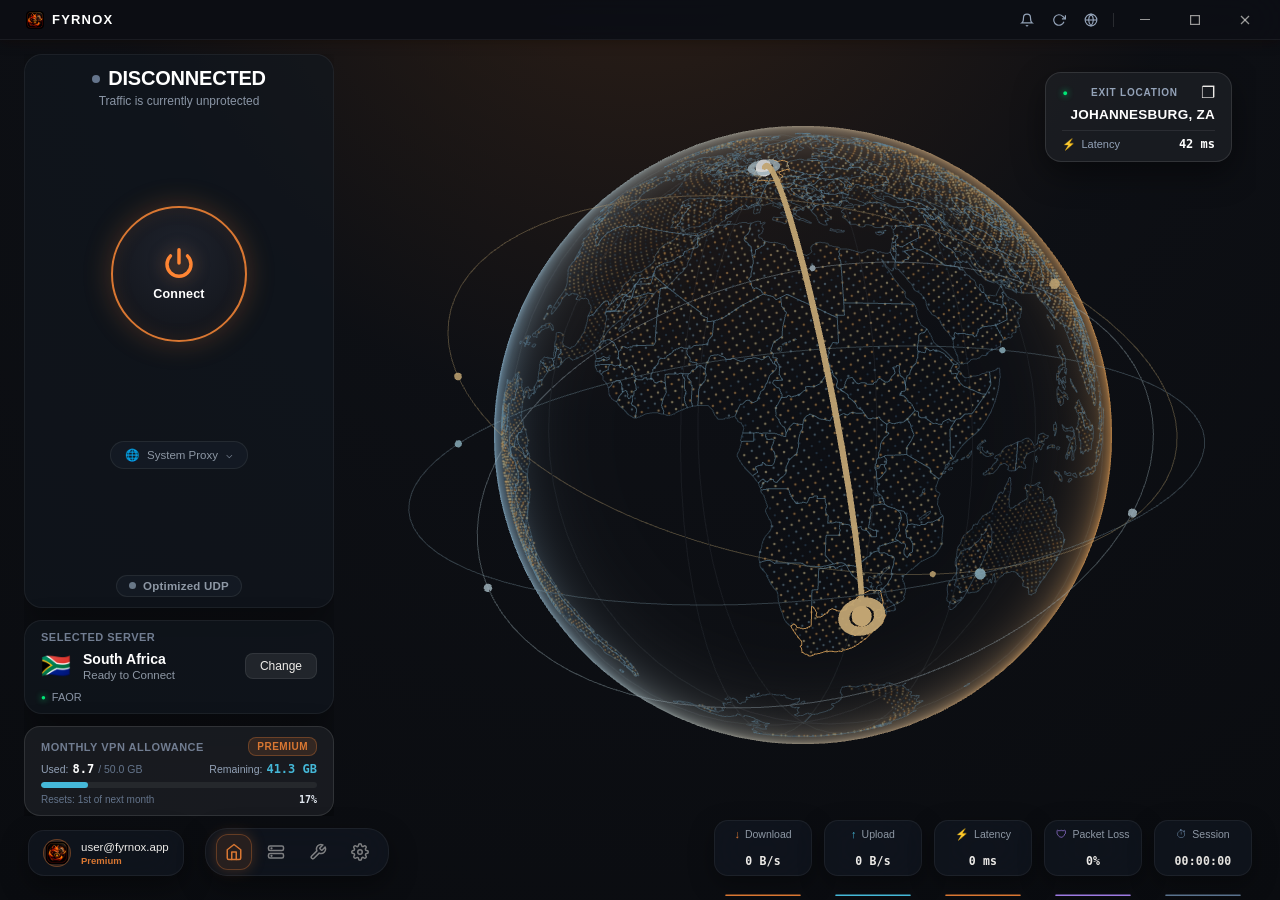
==== commit 9b586cfc: "fix(tun,dns,ui): resolve Full Windows Tunneling via DoH (RFC 8484) & zero-state disconnected telemet" ====
--- a/cmd/fyrnox/web/index.html
+++ b/cmd/fyrnox/web/index.html
@@ -866,9 +866,9 @@
             <span class="telem-icon telem-down-icon">↓</span>
             <span class="telem-label" data-i18n="traffic_download">Download</span>
           </div>
-          <div class="telem-value font-mono" id="bottom-down-speed">12.4 MB/s</div>
+          <div class="telem-value font-mono" id="bottom-down-speed">0 B/s</div>
           <svg class="telem-sparkline" viewBox="0 0 80 18" preserveAspectRatio="none">
-            <path id="sparkline-down" class="spark-path-down" d="M 0 14 Q 20 8, 40 14 T 80 11" />
+            <path id="sparkline-down" class="spark-path-down" d="M 0 17 L 80 17" />
           </svg>
         </div>
 
@@ -878,9 +878,9 @@
             <span class="telem-icon telem-up-icon">↑</span>
             <span class="telem-label" data-i18n="traffic_upload">Upload</span>
           </div>
-          <div class="telem-value font-mono" id="bottom-up-speed">8.7 MB/s</div>
+          <div class="telem-value font-mono" id="bottom-up-speed">0 B/s</div>
           <svg class="telem-sparkline" viewBox="0 0 80 18" preserveAspectRatio="none">
-            <path id="sparkline-up" class="spark-path-up" d="M 0 14 Q 20 10, 40 14 T 80 12" />
+            <path id="sparkline-up" class="spark-path-up" d="M 0 17 L 80 17" />
           </svg>
         </div>
 
@@ -890,9 +890,9 @@
             <span class="telem-icon telem-ping-icon">⚡</span>
             <span class="telem-label" data-i18n="traffic_ping">Latency</span>
           </div>
-          <div class="telem-value font-mono" id="bottom-ping-val">42 ms</div>
+          <div class="telem-value font-mono" id="bottom-ping-val">0 ms</div>
           <svg class="telem-sparkline" viewBox="0 0 80 18" preserveAspectRatio="none">
-            <path id="sparkline-latency" class="spark-path-latency" d="M 0 14 Q 20 11, 40 14 T 80 12" />
+            <path id="sparkline-latency" class="spark-path-latency" d="M 0 17 L 80 17" />
           </svg>
         </div>
 
@@ -904,7 +904,7 @@
           </div>
           <div class="telem-value font-mono" id="bottom-loss-val">0%</div>
           <svg class="telem-sparkline" viewBox="0 0 80 18" preserveAspectRatio="none">
-            <path id="sparkline-loss" class="spark-path-loss" d="M 0 14 Q 20 14, 40 14 T 80 14" />
+            <path id="sparkline-loss" class="spark-path-loss" d="M 0 17 L 80 17" />
           </svg>
         </div>
 
@@ -916,7 +916,7 @@
           </div>
           <div class="telem-value font-mono" id="bottom-session-duration">00:00:00</div>
           <svg class="telem-sparkline" viewBox="0 0 80 18" preserveAspectRatio="none">
-            <path id="sparkline-session" class="spark-path-session" d="M 0 14 Q 20 14, 40 14 T 80 14" />
+            <path id="sparkline-session" class="spark-path-session" d="M 0 17 L 80 17" />
           </svg>
         </div>
 
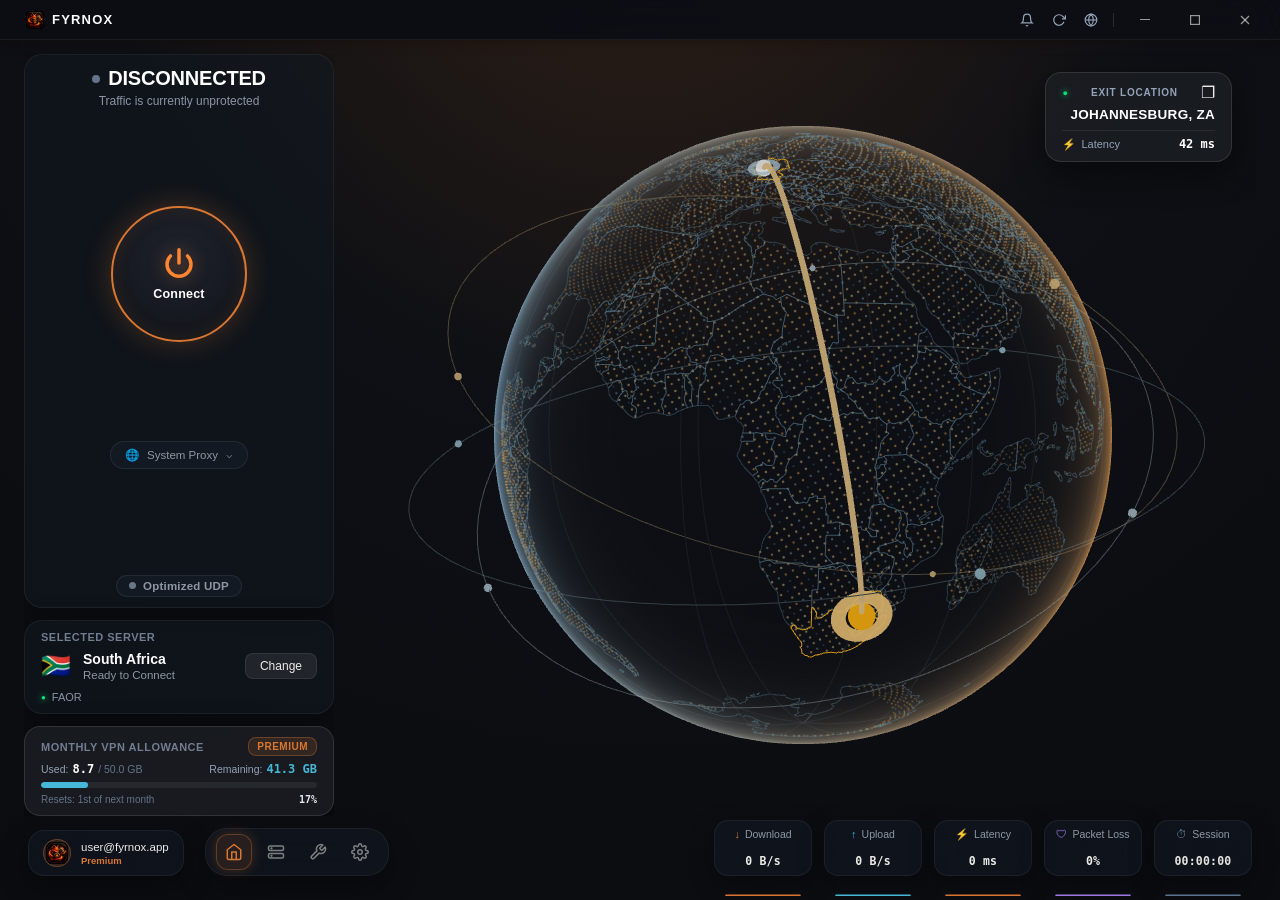
==== commit d64b396b: "fix(tun-globe-settings): resolve Wintun TUN on-link routing, globe country centering & add Reset to " ====
--- a/cmd/fyrnox/web/index.html
+++ b/cmd/fyrnox/web/index.html
@@ -793,6 +793,28 @@
               </div>
             </div>
 
+                        <!-- Reset to Defaults Card -->
+            <div class="settings-group-card reset-defaults-card">
+              <div class="settings-group-header" style="display: flex; align-items: center; gap: 12px; margin-bottom: 12px;">
+                <div class="settings-group-icon" style="background: rgba(255, 75, 75, 0.15); color: #ff5555; border-radius: 8px; width: 34px; height: 34px; display: flex; align-items: center; justify-content: center; font-size: 16px;">🔄</div>
+                <div>
+                  <h3 class="settings-group-heading" style="margin: 0; font-size: 15px;" data-i18n="set_reset_title">Reset to Default</h3>
+                  <div class="settings-item-sub" data-i18n="set_reset_desc">Restore network routing, protocol selections, proxies, and bypass rules to initial pristine settings.</div>
+                </div>
+              </div>
+              <div class="settings-item-row" style="margin-top: 10px;">
+                <div class="settings-item-desc">
+                  <div class="settings-item-title" data-i18n="set_reset_action_title">Restore Factory Defaults</div>
+                  <div class="settings-item-sub" data-i18n="set_reset_action_sub">Reverts routing to System Proxy, disables TUN, turns off Gaming Mode, and clears custom configs.</div>
+                </div>
+                <div class="settings-item-control">
+                  <button type="button" class="btn-danger-reset" onclick="resetSettingsToDefault()" style="background: rgba(255, 75, 75, 0.18); border: 1px solid rgba(255, 75, 75, 0.4); color: #ff6b6b; padding: 7px 16px; border-radius: 8px; font-size: 13px; font-weight: 600; cursor: pointer; transition: all 0.2s;" onmouseover="this.style.background='rgba(255, 75, 75, 0.3)'" onmouseout="this.style.background='rgba(255, 75, 75, 0.18)'">
+                    <span data-i18n="btn_reset_defaults">Reset to Default</span>
+                  </button>
+                </div>
+              </div>
+            </div>
+
             <!-- About Card -->
             <div class="settings-group-card">
               <h3 class="settings-group-heading" data-i18n="set_heading_about">About FYRNOX for Windows</h3>
--- a/cmd/fyrnox/web/style.css
+++ b/cmd/fyrnox/web/style.css
@@ -2692,7 +2692,9 @@
   display: flex;
   align-items: center;
   justify-content: space-between;
-  margin-bottom: 20px;
+  margin: 16px 0 100px 0;
+  position: relative;
+  z-index: 5;
   padding: 14px 20px;
   background: linear-gradient(135deg, rgba(255, 106, 0, 0.12) 0%, rgba(255, 176, 0, 0.06) 100%);
   border: 1px solid rgba(255, 176, 0, 0.30);
